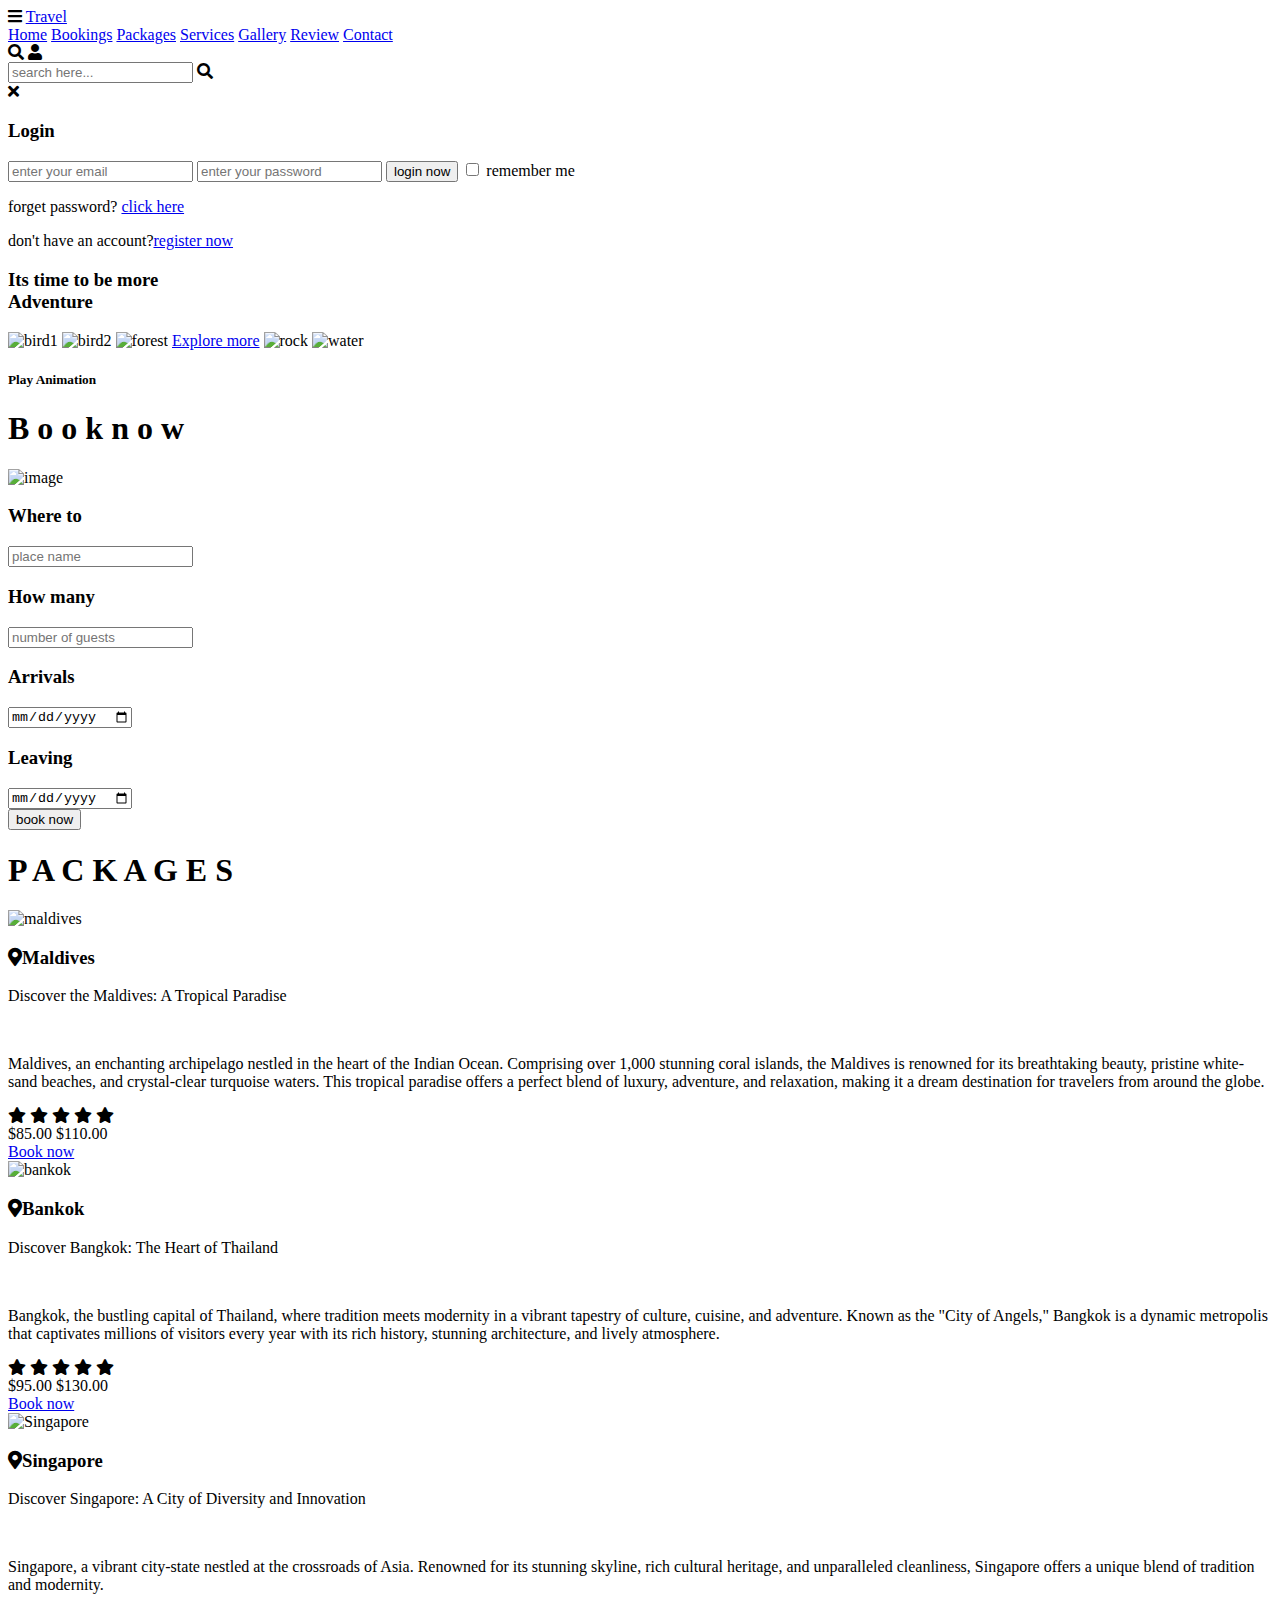
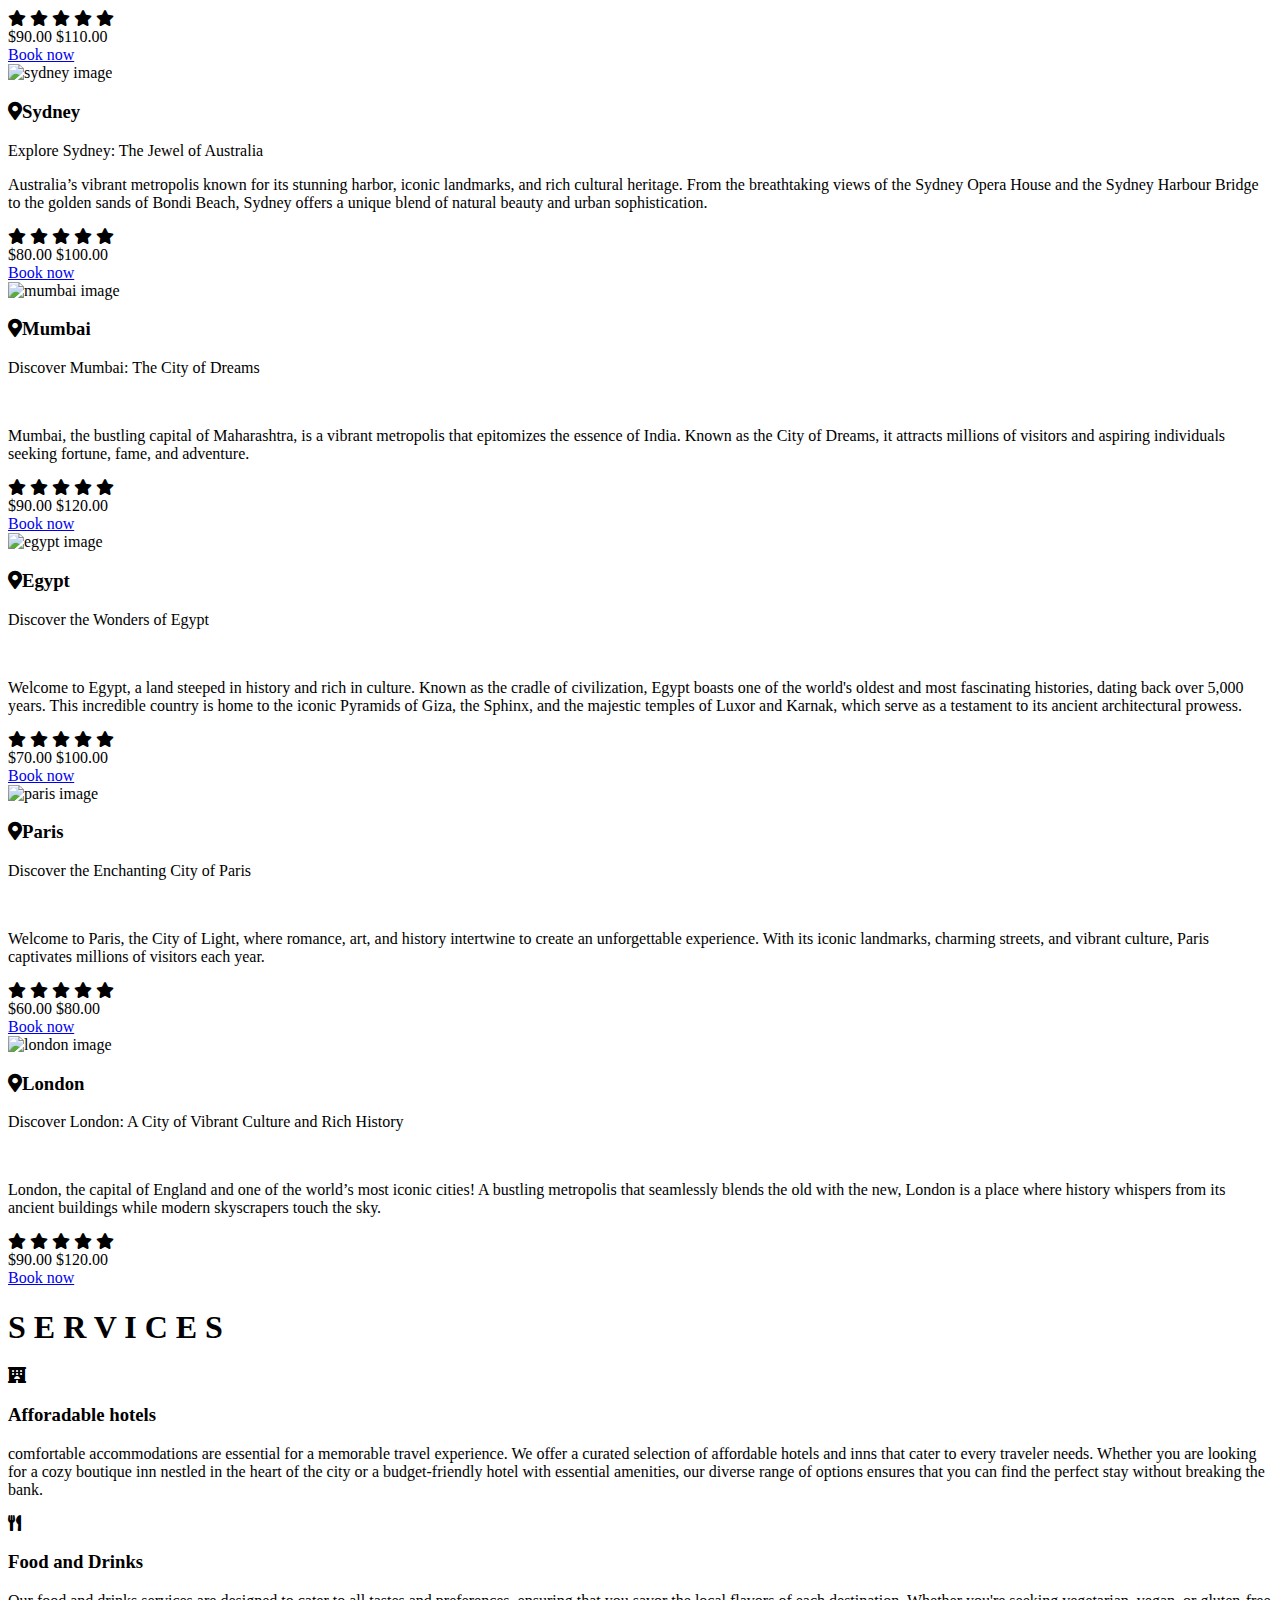
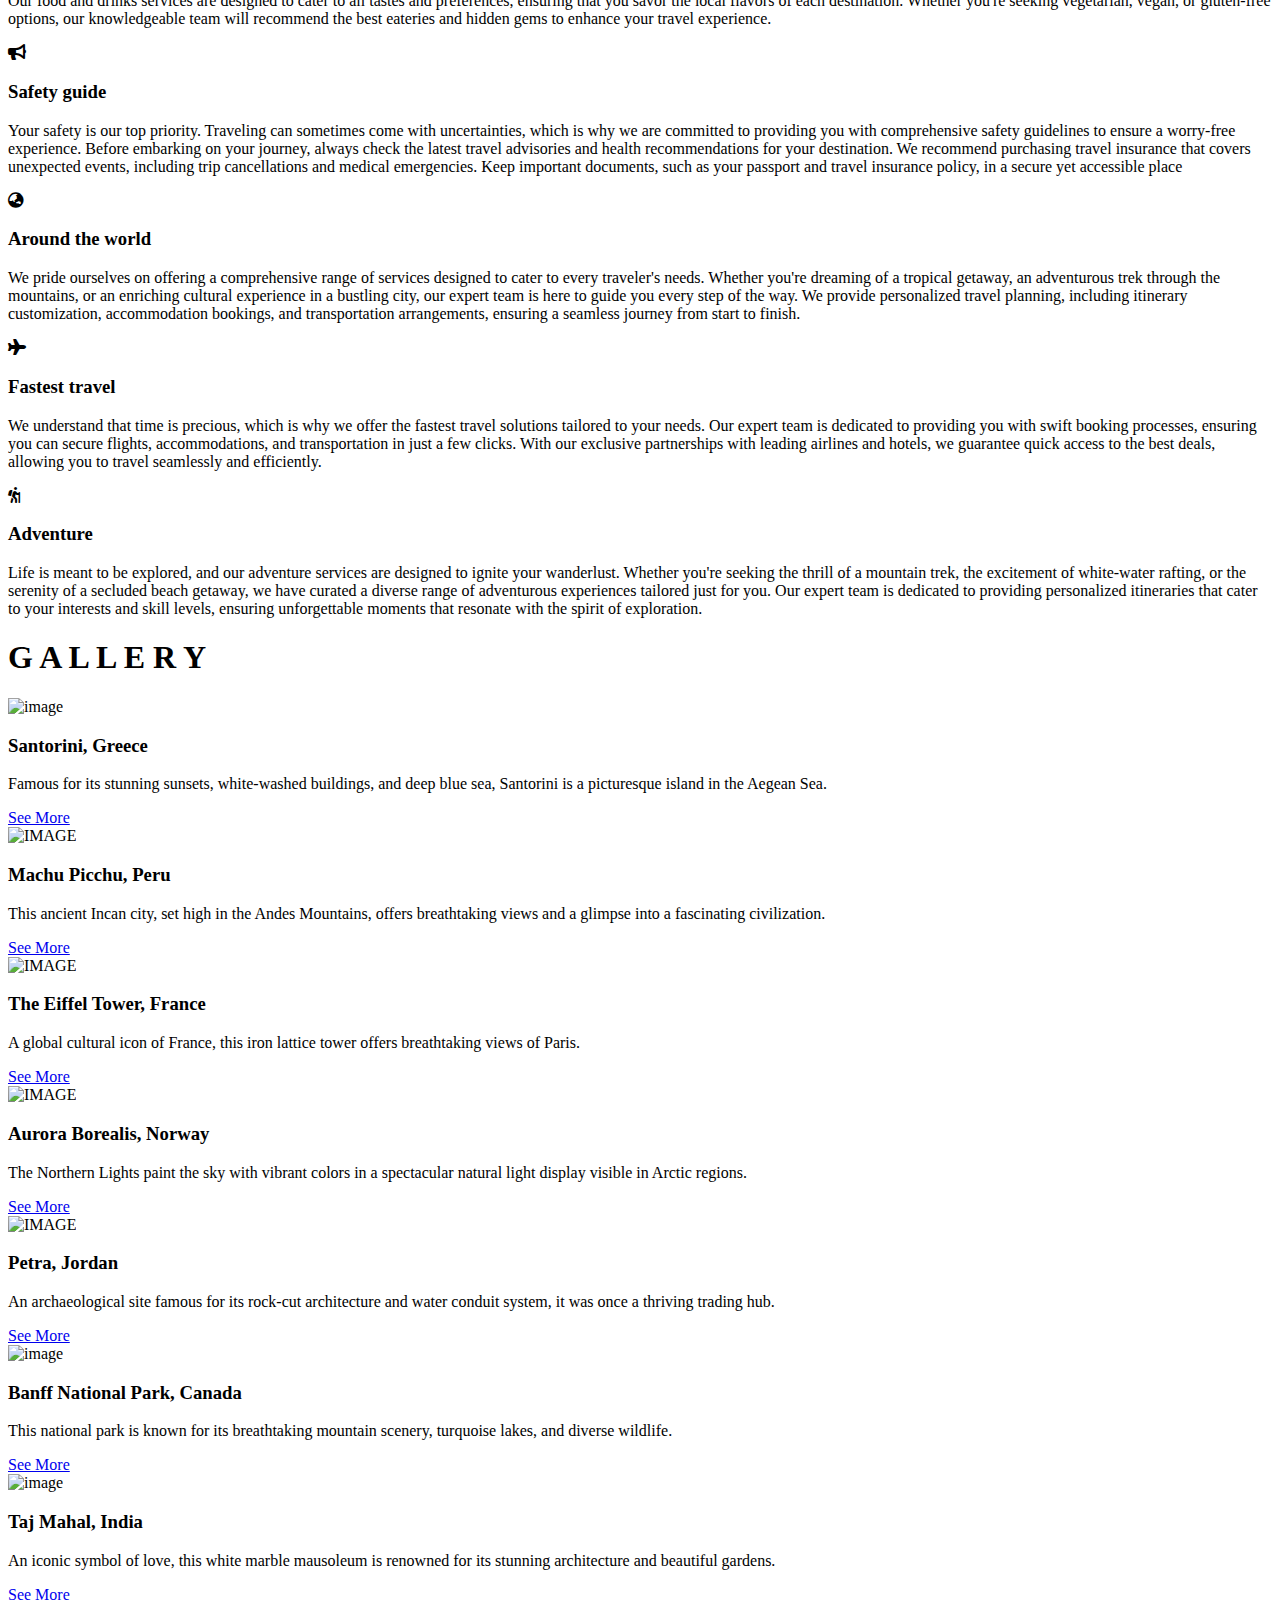
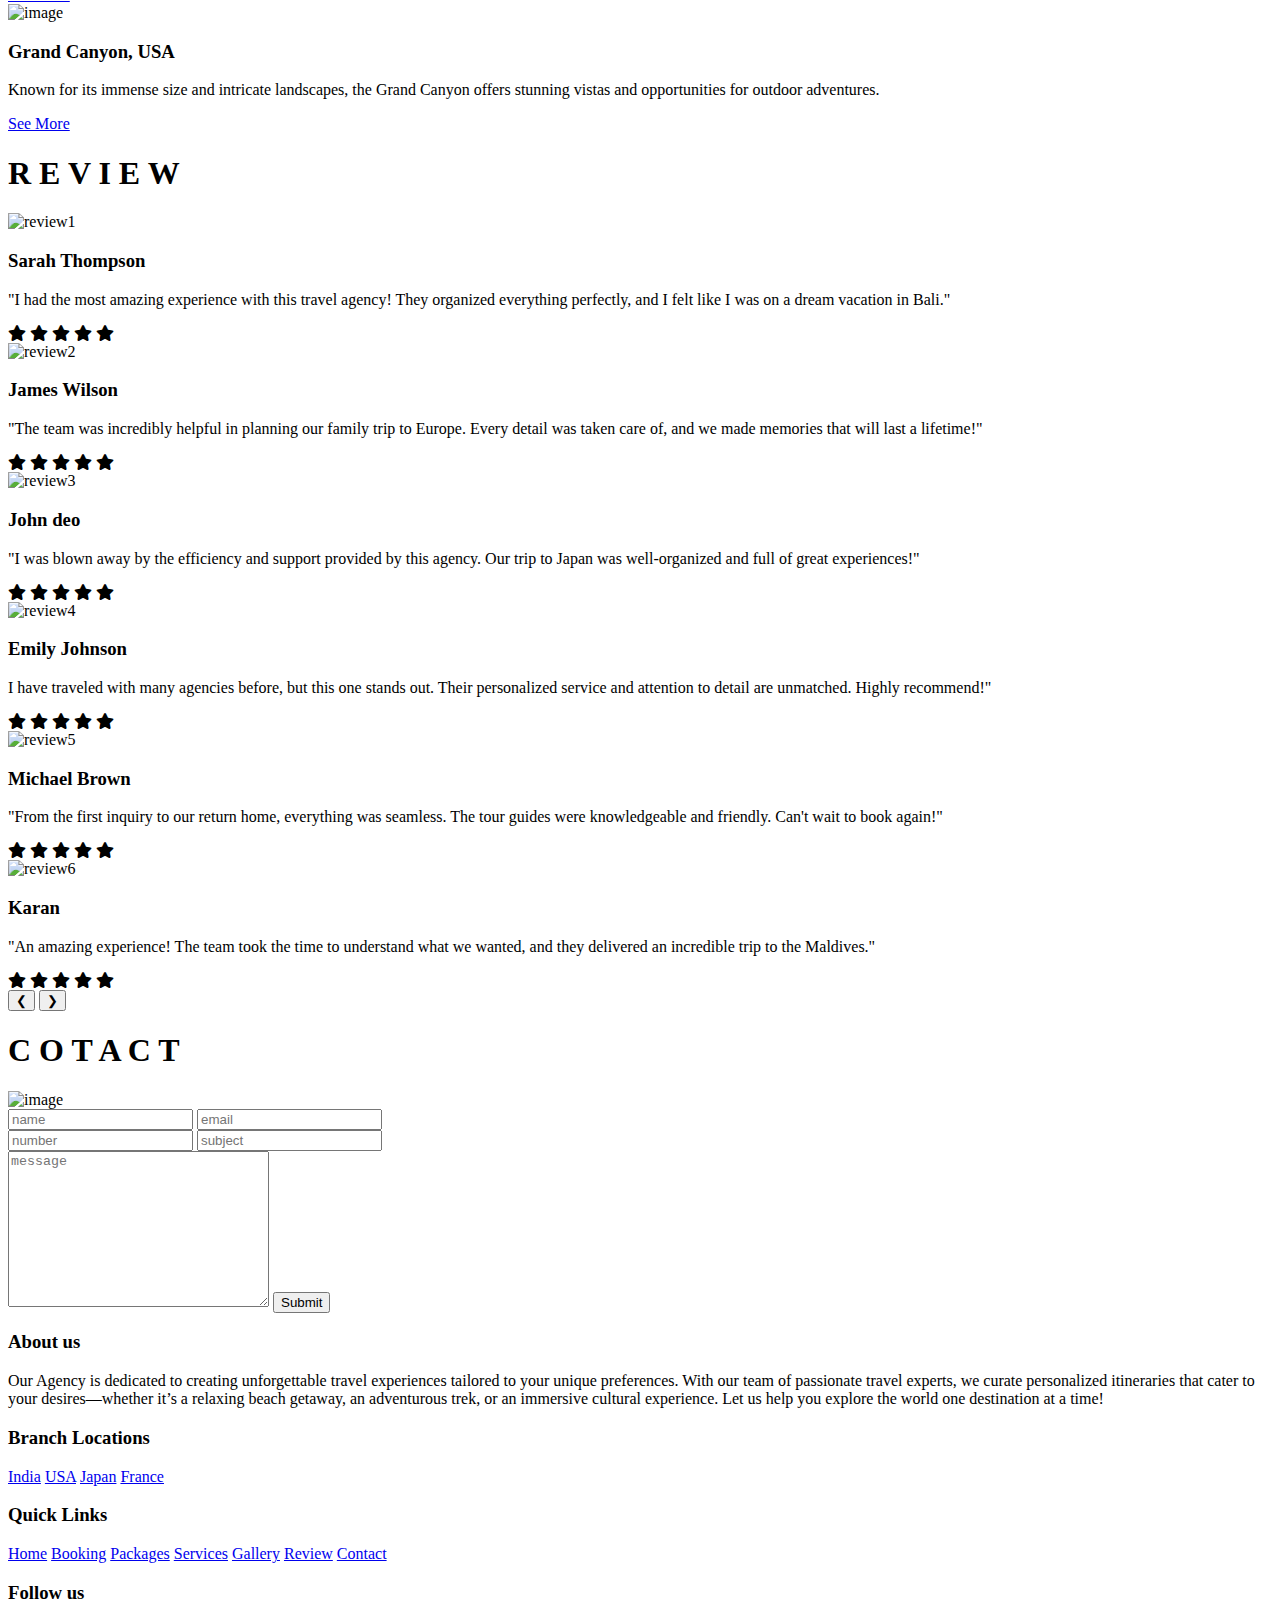
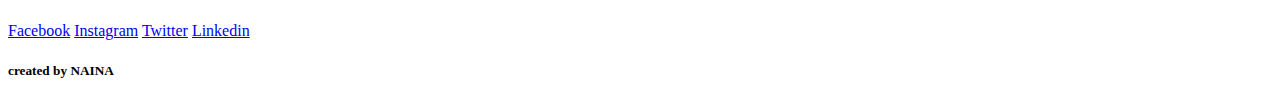
==== index.html @ 187d7555 "Update index.html" ====
<!DOCTYPE html>
<html lang="en">

<head>
    <meta charset="UTF-8">
    <meta name="viewport" content="width=device-width, initial-scale=1.0">
    <title>Tour and Travel Agency</title>
    <link rel="stylesheet" href="index.css">
    <link rel="stylesheet" href="https://cdnjs.cloudflare.com/ajax/libs/font-awesome/5.15.3/css/all.min.css">
</head>

<body>
    <header>
        <div id="menu-bar" class="fas fa-bars"></div>
        <a href="index.html" class="logo"><span>T</span>ravel</a>
        <nav class="navbar">
            <a href="#home">Home</a>
            <a href="#book">Bookings</a>
            <a href="#packages">Packages</a>
            <a href="#services">Services</a>
            <a href="#gallery">Gallery</a>
            <a href="#review">Review</a>
            <a href="#contact">Contact</a>
        </nav>
        <div class="icons">
            <i class="fas fa-search" id="search-btn"></i>
            <i class="fas fa-user" id="login-btn"></i>
        </div>
        <form action="" class="search-bar-container">
            <input type="search" id="search-bar" placeholder="search here...">
            <label for="search-bar" class="fas fa-search"></label>
        </form>
    </header>

    <div class="login-form-container">
        <i class="fas fa-times" id="form-close"></i>
        <form>
            <h3>Login</h3>
            <input type="email" class="box" placeholder="enter your email">
            <input type="password" class="box" placeholder="enter your password">
            <input type="submit" value="login now" class="btn">
            <input type="checkbox" id="remember">
            <label for="remember">remember me</label>
            <p>forget password? <a href="#">click here</a></p>
            <p>don't have an account?<a href="#">register now</a></p>
        </form>
    </div>

    <section class="home" id="home">
        <div class="content">
            <h3 id = "text">Its time to be more <br> <span> Adventure</span></h3>
            <img src="./images/bird2.png" alt="bird1" id = "bird1">
            <img src="./images/bird2.png" alt="bird2" id = "bird2">
            <img src="./images/forest.png" alt="forest" id = "forest">
            <a href="#" id="btn1">Explore more</a>
            <img src="./images/rocks.png" alt="rock" id ="rock">
            <img src="./images/water (2).png" alt="water" id = "water">
        </div>
        <div id="cursor">
            <h5>Play Animation</h5>
          </div>
    </section>
    <section class="book" id="book">
        <h1 class="heading">
            <span>B</span>
            <span>o</span>
            <span>o</span>
            <span>k</span>
            <span class="space"></span>
            <span>n</span>
            <span>o</span>
            <span>w</span>
        </h1>
        <div class="row">
            <div class="image">
                <img src="./images/image.gif" alt="image">
            </div>

            <form action="">
                <div class="inputBox">
                    <h3>Where to</h3>
                    <input type="text" placeholder="place name">
                </div>
                <div class="inputBox">
                    <h3>How many</h3>
                    <input type="number" placeholder="number of guests">
                </div>
                <div class="inputBox">
                    <h3>Arrivals</h3>
                    <input type="date">
                </div>
                <div class="inputBox">
                    <h3>Leaving</h3>
                    <input type="date">
                </div>
                <input type="submit" class="btn" value="book now">
            </form>
        </div>
    </section>

    <section class="packages" id="packages">
        <h1 class="heading">
            <span>P</span>
            <span>A</span>
            <span>C</span>
            <span>K</span>
            <span>A</span>
            <span>G</span>
            <span>E</span>
            <span>S</span>
        </h1>

        <div class="box-container">
            <div class="box">
                <img src="images/maldives.jpg" alt="maldives">
                <div class="content">
                    <h3><i class="fas fa-map-marker-alt">Maldives</i></h3>
                    <p>Discover the Maldives: A Tropical Paradise</p>
                    <br>
                    <p> Maldives, an enchanting archipelago nestled in the heart of the Indian Ocean. Comprising over 1,000 stunning coral islands, the Maldives is renowned for its breathtaking beauty, pristine white-sand beaches, and crystal-clear turquoise waters. This tropical paradise offers a perfect blend of luxury, adventure, and relaxation, making it a dream destination for travelers from around the globe.</p>
                    <div class="stars">
                        <i class="fas fa-star"></i>
                        <i class="fas fa-star"></i>
                        <i class="fas fa-star"></i>
                        <i class="fas fa-star"></i>
                        <i class="fas fa-star"></i>
                    </div>
                    <div class="price"> $85.00 <span>$110.00</span></div>
                    <a href="#" class="btn"> Book now</a>
                </div>
            </div>

            <div class="box">
                <img src="./images/bankok.jpg" alt="bankok">
                <div class="content">
                    <h3><i class="fas fa-map-marker-alt"></i>Bankok</h3>
                    <p>Discover Bangkok: The Heart of Thailand</p>
                    <br>
                    <p>Bangkok, the bustling capital of Thailand, where tradition meets modernity in a vibrant tapestry of culture, cuisine, and adventure. Known as the "City of Angels," Bangkok is a dynamic metropolis that captivates millions of visitors every year with its rich history, stunning architecture, and lively atmosphere.</p>
                    <div class="stars">
                        <i class="fas fa-star"></i>
                        <i class="fas fa-star"></i>
                        <i class="fas fa-star"></i>
                        <i class="fas fa-star"></i>
                        <i class="fas fa-star"></i>
                    </div>
                    <div class="price"> $95.00 <span>$130.00</span></div>
                    <a href="#" class="btn"> Book now</a>
                </div>
            </div>
            <div class="box">
                <img src="./images/Singapore.jpg" alt="Singapore">
                <div class="content">
                    <h3><i class="fas fa-map-marker-alt">Singapore</i></h3>
                    <p> Discover Singapore: A City of Diversity and Innovation</p>
                    <br>
                    <p>Singapore, a vibrant city-state nestled at the crossroads of Asia. Renowned for its stunning skyline, rich cultural heritage, and unparalleled cleanliness, Singapore offers a unique blend of tradition and modernity.</p>
                    <div class="stars">
                        <i class="fas fa-star"></i>
                        <i class="fas fa-star"></i>
                        <i class="fas fa-star"></i>
                        <i class="fas fa-star"></i>
                        <i class="fas fa-star"></i>
                    </div>
                    <div class="price"> $90.00 <span>$110.00</span></div>
                    <a href="#" class="btn"> Book now</a>
                </div>
            </div>
            <div class="box">
                <img src="./images/sydney.jpg" alt="sydney image">
                <div class="content">
                    <h3><i class="fas fa-map-marker-alt"></i>Sydney</h3>
                    <p> Explore Sydney: The Jewel of Australia</p>
                    <p> Australia’s vibrant metropolis known for its stunning harbor, iconic landmarks, and rich cultural heritage. From the breathtaking views of the Sydney Opera House and the Sydney Harbour Bridge to the golden sands of Bondi Beach, Sydney offers a unique blend of natural beauty and urban sophistication.</p>
                    <div class="stars">
                        <i class="fas fa-star"></i>
                        <i class="fas fa-star"></i>
                        <i class="fas fa-star"></i>
                        <i class="fas fa-star"></i>
                        <i class="fas fa-star"></i>
                    </div>
                    <div class="price"> $80.00 <span>$100.00</span></div>
                    <a href="#" class="btn"> Book now</a>
                </div>
            </div>
            <div class="box">
                <img src="./images/Mumbai.jpg" alt="mumbai image">
                <div class="content">
                    <h3><i class="fas fa-map-marker-alt"></i>Mumbai</h3>
                    <p> Discover Mumbai: The City of Dreams</p>
                    <br>
                    <p> Mumbai, the bustling capital of Maharashtra, is a vibrant metropolis that epitomizes the essence of India. Known as the City of Dreams, it attracts millions of visitors and aspiring individuals seeking fortune, fame, and adventure.</p>
                    <div class="stars">
                        <i class="fas fa-star"></i>
                        <i class="fas fa-star"></i>
                        <i class="fas fa-star"></i>
                        <i class="fas fa-star"></i>
                        <i class="fas fa-star"></i>
                    </div>
                    <div class="price"> $90.00 <span>$120.00</span></div>
                    <a href="#" class="btn"> Book now</a>
                </div>
            </div>
            <div class="box">
                <img src="./images/Egypt.jpg" alt="egypt image">
                <div class="content">
                    <h3><i class="fas fa-map-marker-alt"></i>Egypt</h3>
                    <p>Discover the Wonders of Egypt</p>
                    <br>
                    <p>Welcome to Egypt, a land steeped in history and rich in culture. Known as the cradle of civilization, Egypt boasts one of the world's oldest and most fascinating histories, dating back over 5,000 years. This incredible country is home to the iconic Pyramids of Giza, the Sphinx, and the majestic temples of Luxor and Karnak, which serve as a testament to its ancient architectural prowess.</p>
                    <div class="stars">
                        <i class="fas fa-star"></i>
                        <i class="fas fa-star"></i>
                        <i class="fas fa-star"></i>
                        <i class="fas fa-star"></i>
                        <i class="fas fa-star"></i>
                    </div>
                    <div class="price"> $70.00 <span>$100.00</span></div>
                    <a href="#" class="btn"> Book now</a>
                </div>
            </div>
            <div class="box">
                <img src="./images/paris.jpg" alt="paris image">
                <div class="content">
                    <h3><i class="fas fa-map-marker-alt"></i>Paris</h3>
                    <p> Discover the Enchanting City of Paris</p>
                    <br>
                    <p>Welcome to Paris, the City of Light, where romance, art, and history intertwine to create an unforgettable experience. With its iconic landmarks, charming streets, and vibrant culture, Paris captivates millions of visitors each year.</p>
                    <div class="stars">
                        <i class="fas fa-star"></i>
                        <i class="fas fa-star"></i>
                        <i class="fas fa-star"></i>
                        <i class="fas fa-star"></i>
                        <i class="fas fa-star"></i>
                    </div>
                    <div class="price"> $60.00 <span>$80.00</span></div>
                    <a href="#" class="btn"> Book now</a>
                </div>
            </div>
            <div class="box">
                <img src="./images/London.jpg" alt="london image">
                <div class="content">
                    <h3><i class="fas fa-map-marker-alt"></i>London</h3>
                    <p>Discover London: A City of Vibrant Culture and Rich History</p>
                    <br>
                    <p>London, the capital of England and one of the world’s most iconic cities! A bustling metropolis that seamlessly blends the old with the new, London is a place where history whispers from its ancient buildings while modern skyscrapers touch the sky.</p>
                    <div class="stars">
                        <i class="fas fa-star"></i>
                        <i class="fas fa-star"></i>
                        <i class="fas fa-star"></i>
                        <i class="fas fa-star"></i>
                        <i class="fas fa-star"></i>
                    </div>
                    <div class="price"> $90.00 <span>$120.00</span></div>
                    <a href="#" class="btn"> Book now</a>
                </div>
            </div>

        </div>
    </section>

   <section class="services" id = "services">
    
    <h1 class="heading">
        <span>S</span>
        <span>E</span>
        <span>R</span>
        <span>V</span>
        <span>I</span>
        <span>C</span>
        <span>E</span>
        <span>S</span>
    </h1>

    <div class="box-container">
        <div class="box">
            <i class="fas fa-hotel"></i>
            <h3> Afforadable hotels</h3>
            <p> comfortable accommodations are essential for a memorable travel experience. We offer a curated selection of affordable hotels and inns that cater to every traveler needs. Whether you are looking for a cozy boutique inn nestled in the heart of the city or a budget-friendly hotel with essential amenities, our diverse range of options ensures that you can find the perfect stay without breaking the bank.</p>
        </div>
        <div class="box">
            <i class="fas fa-utensils"></i>
            <h3>Food and Drinks</h3>
            <p> Our food and drinks services are designed to cater to all tastes and preferences, ensuring that you savor the local flavors of each destination. Whether you're seeking vegetarian, vegan, or gluten-free options, our knowledgeable team will recommend the best eateries and hidden gems to enhance your travel experience. </p>
        </div>
        <div class="box">
            <i class="fas fa-bullhorn"></i>
            <h3>Safety guide</h3>
            <p>Your safety is our top priority. Traveling can sometimes come with uncertainties, which is why we are committed to providing you with comprehensive safety guidelines to ensure a worry-free experience. Before embarking on your journey, always check the latest travel advisories and health recommendations for your destination. We recommend purchasing travel insurance that covers unexpected events, including trip cancellations and medical emergencies. Keep important documents, such as your passport and travel insurance policy, in a secure yet accessible place</p>
        </div>
        <div class="box">
            <i class="fas fa-globe-asia"></i>
            <h3>Around the world</h3>
            <p> We pride ourselves on offering a comprehensive range of services designed to cater to every traveler's needs. Whether you're dreaming of a tropical getaway, an adventurous trek through the mountains, or an enriching cultural experience in a bustling city, our expert team is here to guide you every step of the way. We provide personalized travel planning, including itinerary customization, accommodation bookings, and transportation arrangements, ensuring a seamless journey from start to finish.</p>
        </div>
        <div class="box">
            <i class="fas fa-plane"></i>
            <h3>Fastest travel</h3>
            <p> We understand that time is precious, which is why we offer the fastest travel solutions tailored to your needs. Our expert team is dedicated to providing you with swift booking processes, ensuring you can secure flights, accommodations, and transportation in just a few clicks. With our exclusive partnerships with leading airlines and hotels, we guarantee quick access to the best deals, allowing you to travel seamlessly and efficiently.</p>
        </div>
        <div class="box">
            <i class="fas fa-hiking"></i>
            <h3>Adventure</h3>
            <p>Life is meant to be explored, and our adventure services are designed to ignite your wanderlust. Whether you're seeking the thrill of a mountain trek, the excitement of white-water rafting, or the serenity of a secluded beach getaway, we have curated a diverse range of adventurous experiences tailored just for you. Our expert team is dedicated to providing personalized itineraries that cater to your interests and skill levels, ensuring unforgettable moments that resonate with the spirit of exploration.</p>
        </div>
    </div>
   </section>
   <section class="gallery" id = "gallery">
    <h1 class="heading">
        <span>G</span>
        <span>A</span>
        <span>L</span>
        <span>L</span>
        <span>E</span>
        <span>R</span>
        <span>Y</span>
    </h1>
    <div class="box-container">
        <div class="box">
            <img src="./images/santorini.jpg" alt="image">
            <div class="content">
                <h3>Santorini, Greece</h3>
                <p> Famous for its stunning sunsets, white-washed buildings, and deep blue sea, Santorini is a picturesque island in the Aegean Sea.</p>
                <a href="#" class="btn">See More</a>
            </div>
        </div>
        <div class="box">
            <img src="./images/Machu Picchu.jpg" alt="IMAGE">
            <div class="content">
                <h3>Machu Picchu, Peru</h3>
                <p> This ancient Incan city, set high in the Andes Mountains, offers breathtaking views and a glimpse into a fascinating civilization.</p>
                <a href="#" class="btn">See More</a>
            </div>
        </div>
        <div class="box">
            <img src="./images/Eiffel Tower.jpg" alt="IMAGE">
            <div class="content">
                <h3>The Eiffel Tower, France</h3>
                <p>  A global cultural icon of France, this iron lattice tower offers breathtaking views of Paris.
                </p>
                <a href="#" class="btn">See More</a>
            </div>
        </div>
        <div class="box">
            <img src="./images/Aurora Borealis.jpg" alt="IMAGE">
            <div class="content">
                <h3>Aurora Borealis, Norway
                </h3>
                <p>  The Northern Lights paint the sky with vibrant colors in a spectacular natural light display visible in Arctic regions.</p>
                <a href="#" class="btn">See More</a>
            </div>
        </div>
        <div class="box">
            <img src="./images/Petra.jpg" alt="IMAGE">
            <div class="content">
                <h3> Petra, Jordan</h3>
                <p>An archaeological site famous for its rock-cut architecture and water conduit system, it was once a thriving trading hub.</p>
                <a href="#" class="btn">See More</a>
            </div>
        </div>
        <div class="box">
            <img src="./images/Banff National Park.jpg" alt="image">
            <div class="content">
                <h3>Banff National Park, Canada</h3>
                <p> This national park is known for its breathtaking mountain scenery, turquoise lakes, and diverse wildlife.</p>
                <a href="#" class="btn">See More</a>
            </div>
        </div>
        <div class="box">
            <img src="./images/Taj Mahal.jpg" alt="image">
            <div class="content">
                <h3>Taj Mahal, India</h3>
                <p> An iconic symbol of love, this white marble mausoleum is renowned for its stunning architecture and beautiful gardens.</p>
                <a href="#" class="btn">See More</a>
            </div>
        </div>
        <div class="box">
            <img src="./images/Grand Canyon.jpg" alt="image">
            <div class="content">
                <h3>Grand Canyon, USA
                </h3>
                <p>Known for its immense size and intricate landscapes, the Grand Canyon offers stunning vistas and opportunities for outdoor adventures.
                </p>
                <a href="#" class="btn">See More</a>
            </div>
        </div>
    </div>
   </section> 
   <section class="review" id = "review">
    <h1 class="heading">
        <span>R</span>
        <span>E</span>
        <span>V</span>
        <span>I</span>
        <span>E</span>
        <span>W</span>
    </h1>
    <div class="review-slider">
        <div class="content">
            <div class="slider expanded">
                <div class="box">
                    <img src="images/review2.jpg" alt="review1" class="reviewer">
                    <h3>Sarah Thompson</h3>
                    <p>"I had the most amazing experience with this travel agency! They organized everything perfectly, and I felt like I was on a dream vacation in Bali."</p>
                    <div class="stars">
                        <i class="fas fa-star"></i>
                        <i class="fas fa-star"></i>
                        <i class="fas fa-star"></i>
                        <i class="fas fa-star"></i>
                        <i class="fas fa-star"></i>
                    </div>
                </div>
            </div>
            <div class="slider">
                <div class="box">
                    <img src="images/review3.jpg" alt="review2" class="reviewer">
                    <h3> James Wilson</h3>
                    <p>"The team was incredibly helpful in planning our family trip to Europe. Every detail was taken care of, and we made memories that will last a lifetime!"</p>
                    <div class="stars">
                        <i class="fas fa-star"></i>
                        <i class="fas fa-star"></i>
                        <i class="fas fa-star"></i>
                        <i class="fas fa-star"></i>
                        <i class="fas fa-star"></i>
                    </div>
                </div>
            </div>
            <div class="slider">
                <div class="box">
                    <img src="./images/review1.jpg" alt="review3" class="reviewer">
                    <h3>John deo</h3>
                    <p>"I was blown away by the efficiency and support provided by this agency. Our trip to Japan was well-organized and full of great experiences!"</p>
                    <div class="stars">
                        <i class="fas fa-star"></i>
                        <i class="fas fa-star"></i>
                        <i class="fas fa-star"></i>
                        <i class="fas fa-star"></i>
                        <i class="fas fa-star"></i>
                    </div>
                </div>
            </div>
            <div class="slider">
                <div class="box">
                    <img src="./images/review 1.jpg" alt="review4" class="reviewer" >
                    <h3>Emily Johnson</h3>
                    <p>I have traveled with many agencies before, but this one stands out. Their personalized service and attention to detail are unmatched. Highly recommend!"</p>
                    <div class="stars">
                        <i class="fas fa-star"></i>
                        <i class="fas fa-star"></i>
                        <i class="fas fa-star"></i>
                        <i class="fas fa-star"></i>
                        <i class="fas fa-star"></i>
                    </div>
                </div>
            </div>
            <div class="slider">
            <div class="box">
                <img src="./images/review4.jpg" alt="review5" class="reviewer">
                <h3>Michael Brown </h3>
                <p>"From the first inquiry to our return home, everything was seamless. The tour guides were knowledgeable and friendly. Can't wait to book again!"</p>
                <div class="stars">
                    <i class="fas fa-star"></i>
                    <i class="fas fa-star"></i>
                    <i class="fas fa-star"></i>
                    <i class="fas fa-star"></i>
                    <i class="fas fa-star"></i>
                </div>
            </div>
        </div>
        <div class="slider">
                <div class="box">
                    <img src="./images/review5.jpg" alt="review6" class="reviewer">
                    <h3> Karan </h3>
                    <p>"An amazing experience! The team took the time to understand what we wanted, and they delivered an incredible trip to the Maldives."</p>
                    <div class="stars">
                        <i class="fas fa-star"></i>
                        <i class="fas fa-star"></i>
                        <i class="fas fa-star"></i>
                        <i class="fas fa-star"></i>
                        <i class="fas fa-star"></i>
                    </div>
                </div>
            </div>
        </div>
        <button class="prev" onclick="moveSlide(-1)">&#10094;</button>
        <button class="next" onclick="moveSlide(1)">&#10095;</button>
    </div>
   </section>
   <section class="contact">
    <h1 class="heading">
        <span>C</span>
        <span>O</span>
        <span>T</span>
        <span>A</span>
        <span>C</span>
        <span>T</span>
    </h1>

    <div class="row">
        <div class="image">
            <img src="./images/contact.jpg" alt="image">
        </div>
        <form>
            <div class="inputBox">
                <input type="text" placeholder="name">
                <input type="email" placeholder="email">
            </div>
            <div class="inputBox">
                <input type="number" placeholder="number">
                <input type="text"  placeholder="subject">
            </div>
            <textarea placeholder="message" cols="30" rows="10"></textarea>
            <input type="submit" class="btn" id="send message">
        </form>
    </div>
   </section>
   <footer>
    <div class="box-container">
        <div class="box">
            <h3> About us</h3>
            <p> Our Agency is dedicated to creating unforgettable travel experiences tailored to your unique preferences. With our team of passionate travel experts, we curate personalized itineraries that cater to your desires—whether it’s a relaxing beach getaway, an adventurous trek, or an immersive cultural experience. Let us help you explore the world one destination at a time!</p>
        </div>
        <div class="box">
            <h3>Branch Locations</h3>
            <a href="#">India</a>
            <a href="#">USA</a>
            <a href="#">Japan</a>
            <a href="#">France</a>
        </div>
        <div class="box">
            <h3> Quick Links</h3>
            <a href="#">Home</a>
            <a href="#">Booking</a>
            <a href="#">Packages</a>
            <a href="#">Services</a>
            <a href="#">Gallery</a>
            <a href="#">Review</a>
            <a href="#">Contact</a>
        </div>
        <div class="box">
            <h3>Follow us</h3>
            <a href="#">Facebook</a>
            <a href="#">Instagram</a>
            <a href="#">Twitter</a>
            <a href="#">Linkedin</a>
        </div>
    </div>
    <h5> created by <span>NAINA</span></h5>
   </footer>
    <script src="script.js"></script>
</body>

</html>
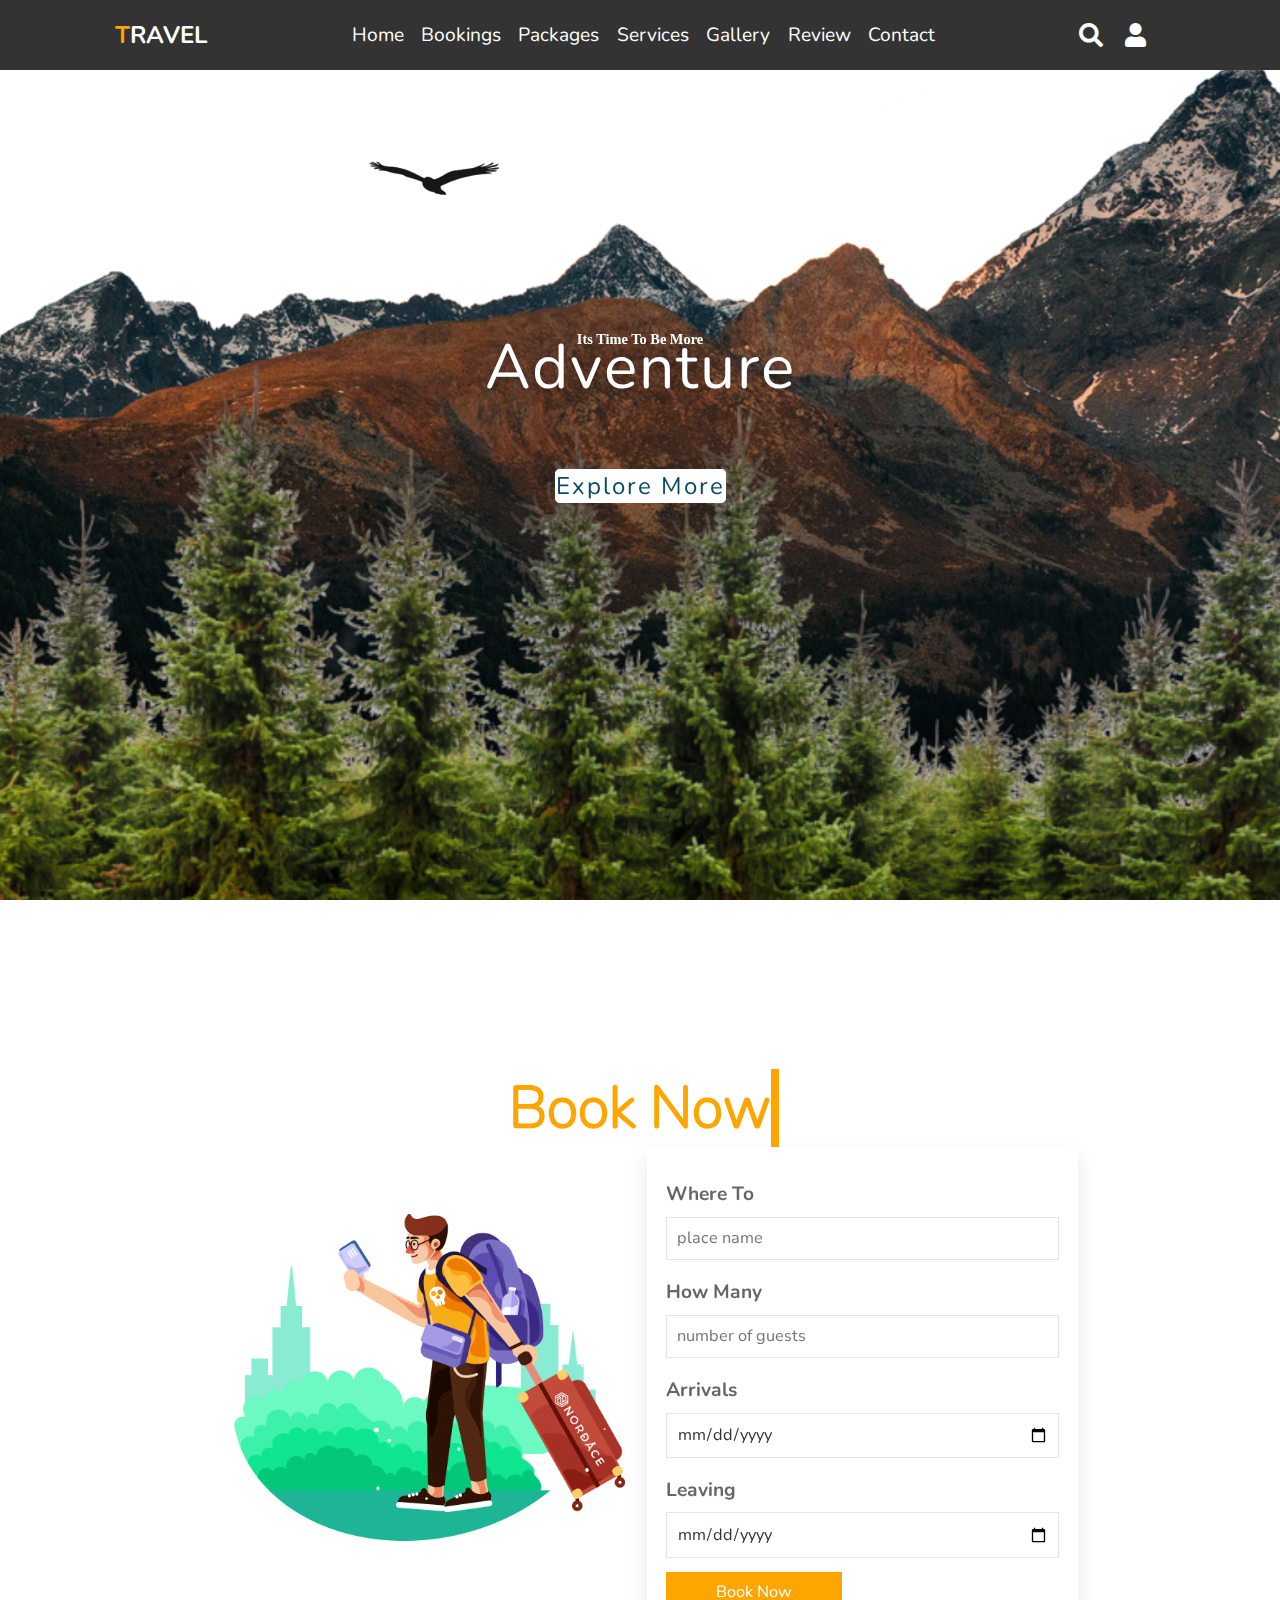
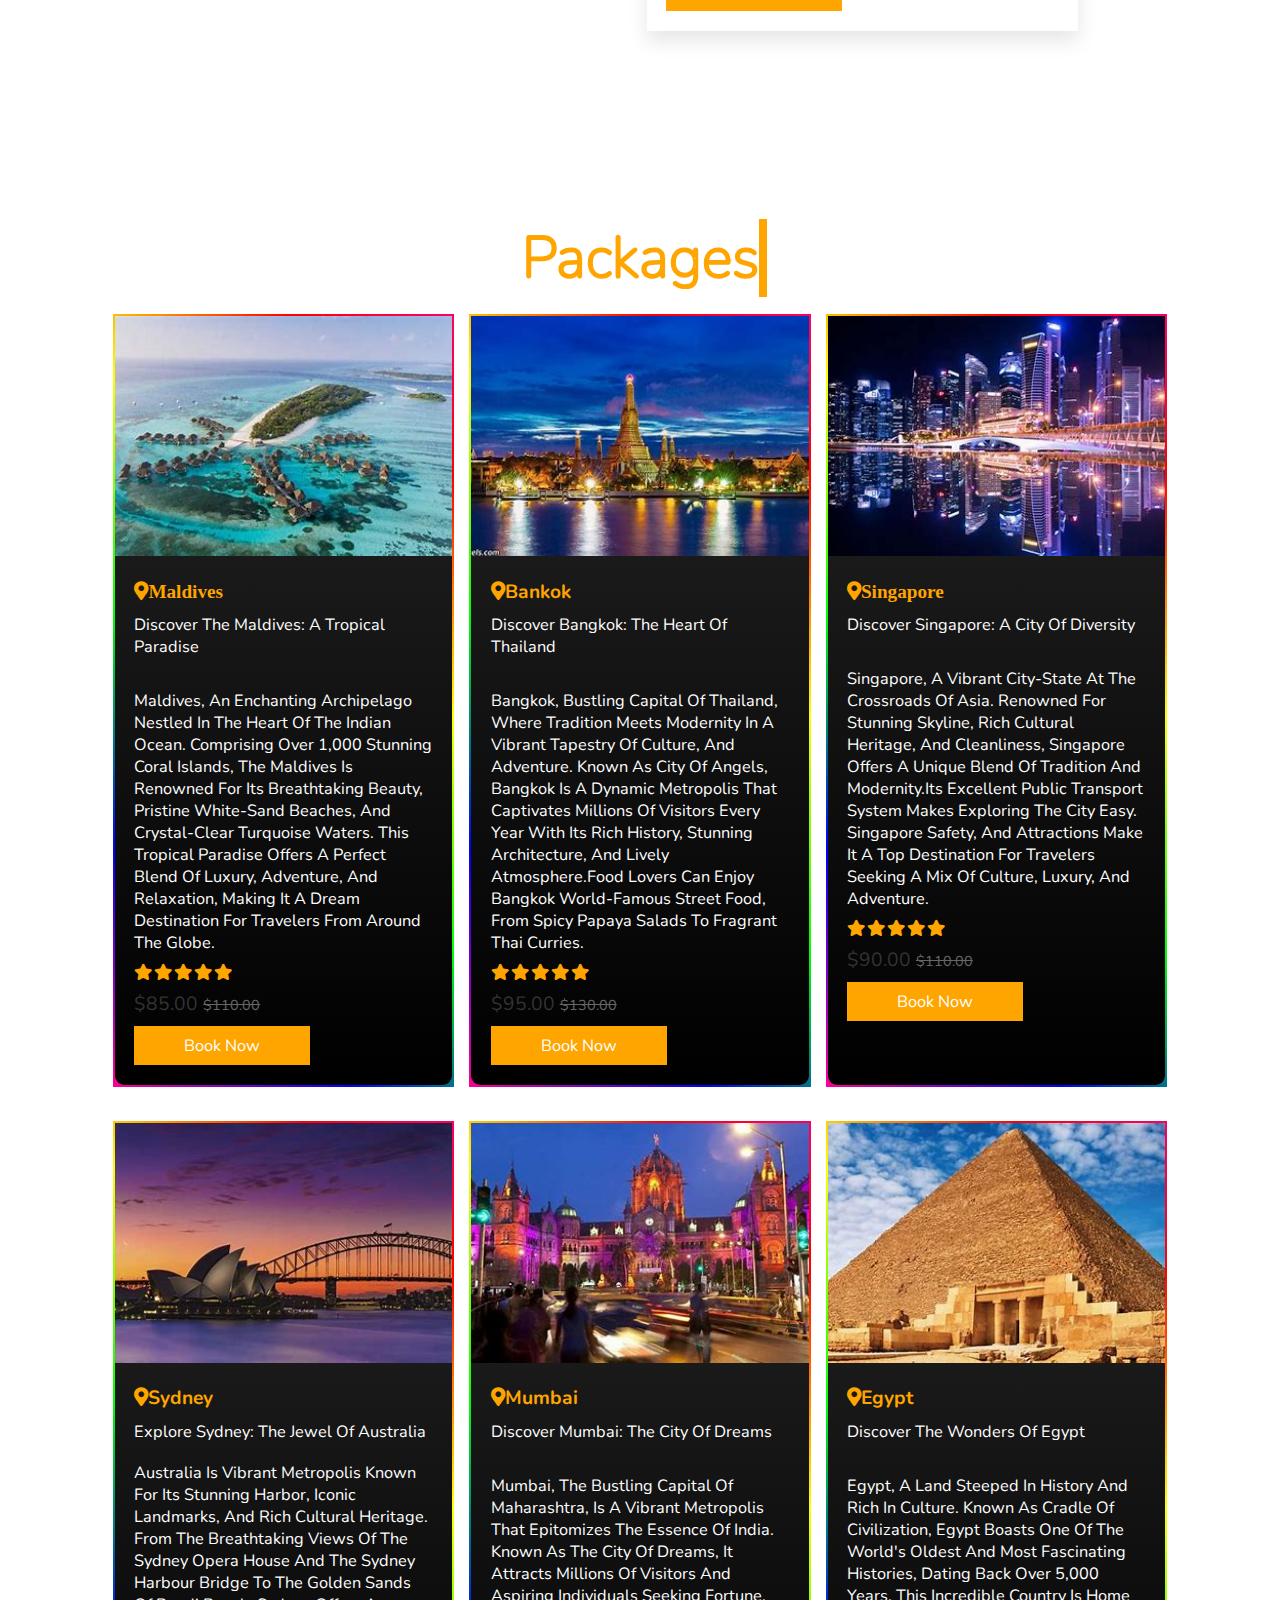
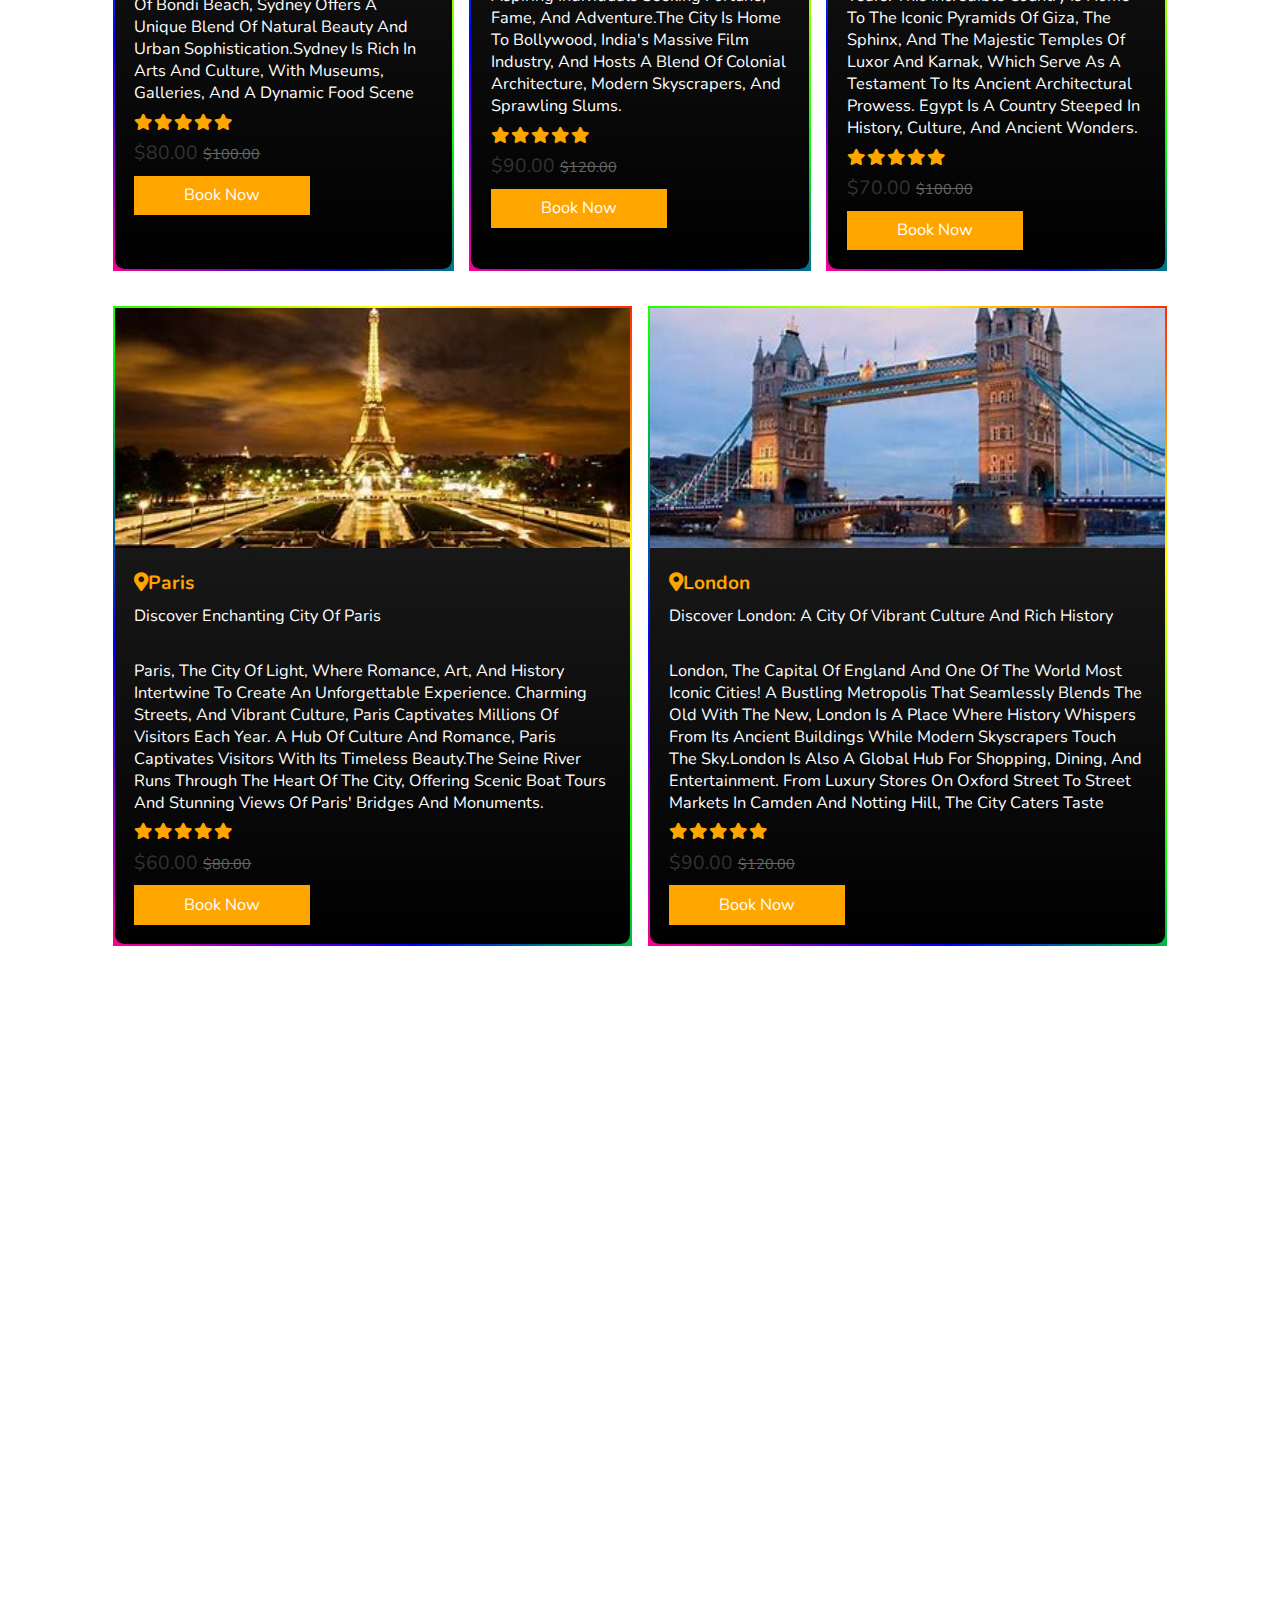
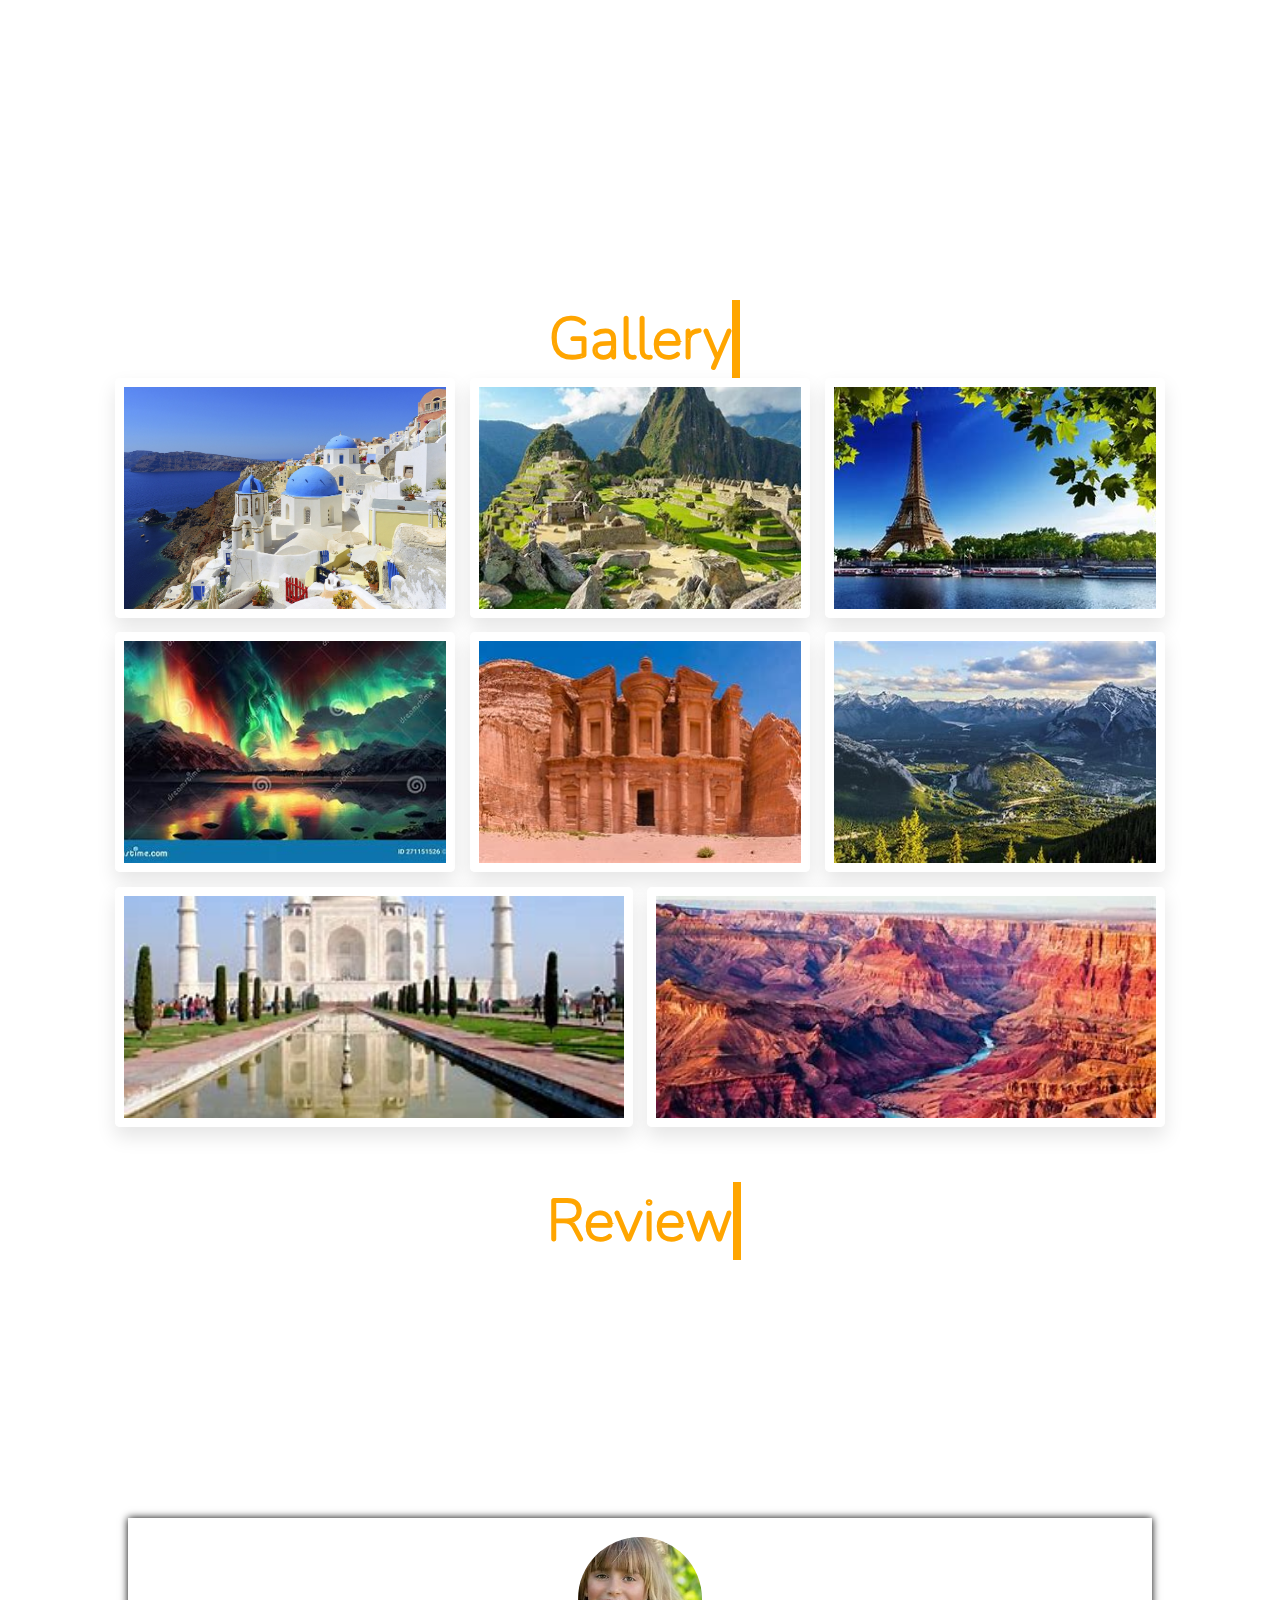
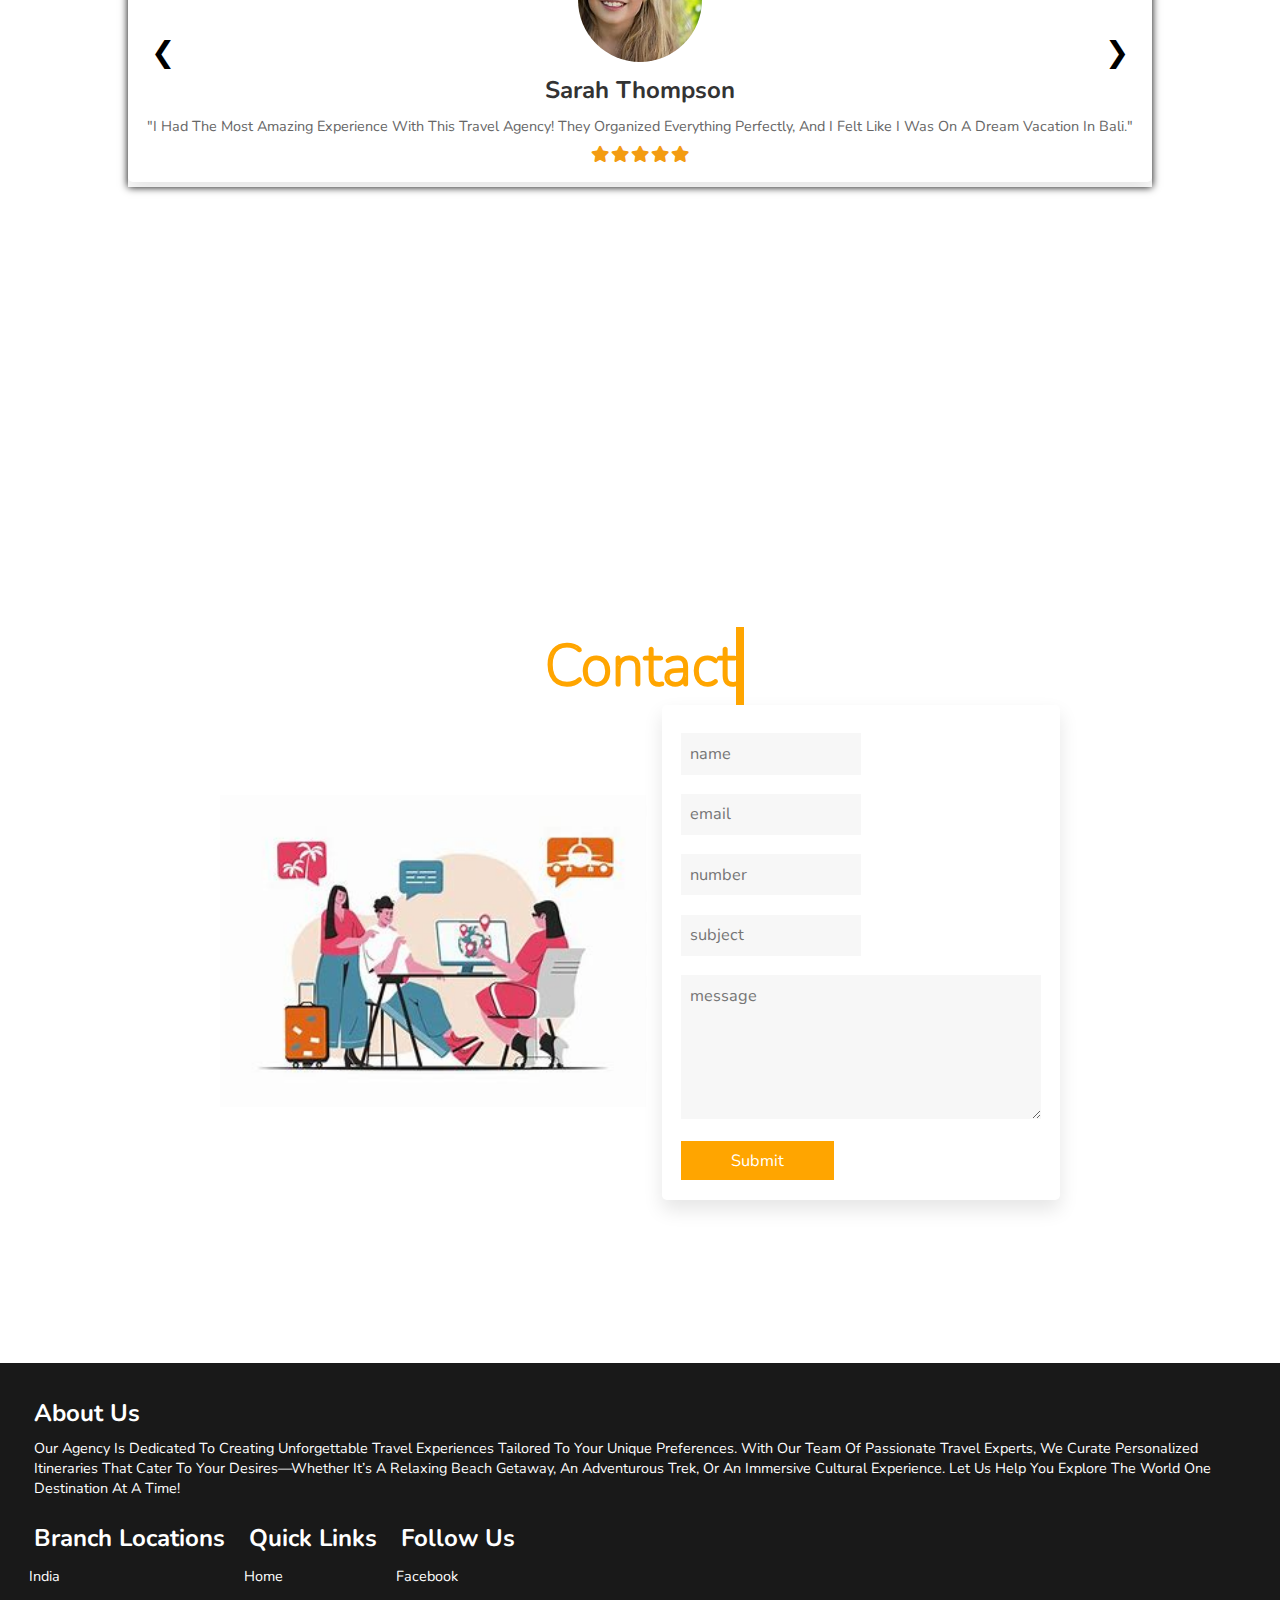
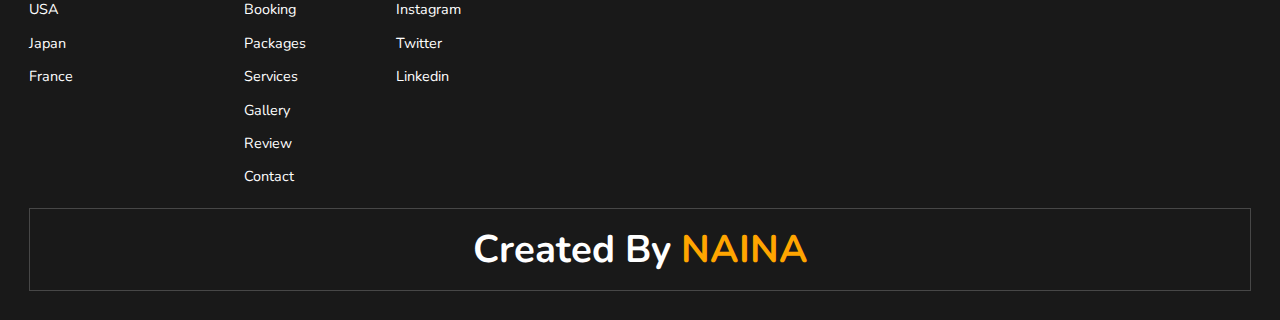
==== commit f16b6309: "Add files via upload" ====
--- a/index.html
+++ b/index.html
@@ -46,30 +46,23 @@
         </form>
     </div>
 
-    <section class="home" id="home">
+    <section class="home round" id="home">
         <div class="content">
             <h3 id = "text">Its time to be more <br> <span> Adventure</span></h3>
             <img src="./images/bird2.png" alt="bird1" id = "bird1">
             <img src="./images/bird2.png" alt="bird2" id = "bird2">
-            <img src="./images/forest.png" alt="forest" id = "forest">
+            <img src="./images/Mountain (1).png" alt="forest" id = "forest">
             <a href="#" id="btn1">Explore more</a>
-            <img src="./images/rocks.png" alt="rock" id ="rock">
-            <img src="./images/water (2).png" alt="water" id = "water">
+            <img src="./images/Trees (1).png" alt="rock" id ="rock">
+            <img src="./images/Trees (1).png" alt="water" id = "water">
         </div>
         <div id="cursor">
             <h5>Play Animation</h5>
           </div>
     </section>
-    <section class="book" id="book">
+    <section class="book round hidden" id="book">
         <h1 class="heading">
-            <span>B</span>
-            <span>o</span>
-            <span>o</span>
-            <span>k</span>
-            <span class="space"></span>
-            <span>n</span>
-            <span>o</span>
-            <span>w</span>
+            <span> Book Now</span>
         </h1>
         <div class="row">
             <div class="image">
@@ -98,16 +91,9 @@
         </div>
     </section>
 
-    <section class="packages" id="packages">
+    <section class="packages round" id="packages">
         <h1 class="heading">
-            <span>P</span>
-            <span>A</span>
-            <span>C</span>
-            <span>K</span>
-            <span>A</span>
-            <span>G</span>
-            <span>E</span>
-            <span>S</span>
+           <p> Packages</p>
         </h1>
 
         <div class="box-container">
@@ -136,7 +122,7 @@
                     <h3><i class="fas fa-map-marker-alt"></i>Bankok</h3>
                     <p>Discover Bangkok: The Heart of Thailand</p>
                     <br>
-                    <p>Bangkok, the bustling capital of Thailand, where tradition meets modernity in a vibrant tapestry of culture, cuisine, and adventure. Known as the "City of Angels," Bangkok is a dynamic metropolis that captivates millions of visitors every year with its rich history, stunning architecture, and lively atmosphere.</p>
+                    <p>Bangkok, bustling capital of Thailand, where tradition meets modernity in a vibrant tapestry of culture, and adventure. Known as City of Angels, Bangkok is a dynamic metropolis that captivates millions of visitors every year with its rich history, stunning architecture, and lively atmosphere.Food lovers can enjoy Bangkok world-famous street food, from spicy papaya salads to fragrant Thai curries.</p>
                     <div class="stars">
                         <i class="fas fa-star"></i>
                         <i class="fas fa-star"></i>
@@ -152,9 +138,10 @@
                 <img src="./images/Singapore.jpg" alt="Singapore">
                 <div class="content">
                     <h3><i class="fas fa-map-marker-alt">Singapore</i></h3>
-                    <p> Discover Singapore: A City of Diversity and Innovation</p>
-                    <br>
-                    <p>Singapore, a vibrant city-state nestled at the crossroads of Asia. Renowned for its stunning skyline, rich cultural heritage, and unparalleled cleanliness, Singapore offers a unique blend of tradition and modernity.</p>
+                    <p> Discover Singapore: A City of Diversity </p>
+                    <br>
+                    <p>Singapore, a vibrant city-state at the crossroads of Asia. Renowned for stunning skyline, rich cultural heritage, and cleanliness, Singapore offers a unique blend of tradition and modernity.Its excellent public transport system makes exploring the city easy.
+                        Singapore safety, and attractions make it a top destination for travelers seeking a mix of culture, luxury, and adventure.</p>
                     <div class="stars">
                         <i class="fas fa-star"></i>
                         <i class="fas fa-star"></i>
@@ -171,7 +158,7 @@
                 <div class="content">
                     <h3><i class="fas fa-map-marker-alt"></i>Sydney</h3>
                     <p> Explore Sydney: The Jewel of Australia</p>
-                    <p> Australia’s vibrant metropolis known for its stunning harbor, iconic landmarks, and rich cultural heritage. From the breathtaking views of the Sydney Opera House and the Sydney Harbour Bridge to the golden sands of Bondi Beach, Sydney offers a unique blend of natural beauty and urban sophistication.</p>
+                    <p> Australia is vibrant metropolis known for its stunning harbor, iconic landmarks, and rich cultural heritage. From the breathtaking views of the Sydney Opera House and the Sydney Harbour Bridge to the golden sands of Bondi Beach, Sydney offers a unique blend of natural beauty and urban sophistication.Sydney is rich in arts and culture, with museums, galleries, and a dynamic food scene </p>
                     <div class="stars">
                         <i class="fas fa-star"></i>
                         <i class="fas fa-star"></i>
@@ -189,7 +176,7 @@
                     <h3><i class="fas fa-map-marker-alt"></i>Mumbai</h3>
                     <p> Discover Mumbai: The City of Dreams</p>
                     <br>
-                    <p> Mumbai, the bustling capital of Maharashtra, is a vibrant metropolis that epitomizes the essence of India. Known as the City of Dreams, it attracts millions of visitors and aspiring individuals seeking fortune, fame, and adventure.</p>
+                    <p> Mumbai, the bustling capital of Maharashtra, is a vibrant metropolis that epitomizes the essence of India. Known as the City of Dreams, it attracts millions of visitors and aspiring individuals seeking fortune, fame, and adventure.The city is home to Bollywood, India's massive film industry, and hosts a blend of colonial architecture, modern skyscrapers, and sprawling slums.</p>
                     <div class="stars">
                         <i class="fas fa-star"></i>
                         <i class="fas fa-star"></i>
@@ -207,7 +194,7 @@
                     <h3><i class="fas fa-map-marker-alt"></i>Egypt</h3>
                     <p>Discover the Wonders of Egypt</p>
                     <br>
-                    <p>Welcome to Egypt, a land steeped in history and rich in culture. Known as the cradle of civilization, Egypt boasts one of the world's oldest and most fascinating histories, dating back over 5,000 years. This incredible country is home to the iconic Pyramids of Giza, the Sphinx, and the majestic temples of Luxor and Karnak, which serve as a testament to its ancient architectural prowess.</p>
+                    <p>Egypt, a land steeped in history and rich in culture. Known as cradle of civilization, Egypt boasts one of the world's oldest and most fascinating histories, dating back over 5,000 years. This incredible country is home to the iconic Pyramids of Giza, the Sphinx, and the majestic temples of Luxor and Karnak, which serve as a testament to its ancient architectural prowess. Egypt is a country steeped in history, culture, and ancient wonders.</p>
                     <div class="stars">
                         <i class="fas fa-star"></i>
                         <i class="fas fa-star"></i>
@@ -223,9 +210,9 @@
                 <img src="./images/paris.jpg" alt="paris image">
                 <div class="content">
                     <h3><i class="fas fa-map-marker-alt"></i>Paris</h3>
-                    <p> Discover the Enchanting City of Paris</p>
-                    <br>
-                    <p>Welcome to Paris, the City of Light, where romance, art, and history intertwine to create an unforgettable experience. With its iconic landmarks, charming streets, and vibrant culture, Paris captivates millions of visitors each year.</p>
+                    <p> Discover Enchanting City of Paris</p>
+                    <br>
+                    <p>Paris, the City of Light, where romance, art, and history intertwine to create an unforgettable experience. charming streets, and vibrant culture, Paris captivates millions of visitors each year. A hub of culture and romance, Paris captivates visitors with its timeless beauty.The Seine River runs through the heart of the city, offering scenic boat tours and stunning views of Paris' bridges and monuments.</p>
                     <div class="stars">
                         <i class="fas fa-star"></i>
                         <i class="fas fa-star"></i>
@@ -243,7 +230,7 @@
                     <h3><i class="fas fa-map-marker-alt"></i>London</h3>
                     <p>Discover London: A City of Vibrant Culture and Rich History</p>
                     <br>
-                    <p>London, the capital of England and one of the world’s most iconic cities! A bustling metropolis that seamlessly blends the old with the new, London is a place where history whispers from its ancient buildings while modern skyscrapers touch the sky.</p>
+                    <p>London, the capital of England and one of the world most iconic cities! A bustling metropolis that seamlessly blends the old with the new, London is a place where history whispers from its ancient buildings while modern skyscrapers touch the sky.London is also a global hub for shopping, dining, and entertainment. From luxury stores on Oxford Street to street markets in Camden and Notting Hill, the city caters taste</p>
                     <div class="stars">
                         <i class="fas fa-star"></i>
                         <i class="fas fa-star"></i>
@@ -259,23 +246,16 @@
         </div>
     </section>
 
-   <section class="services" id = "services">
+   <section class="services round hidden" id = "services">
     
     <h1 class="heading">
-        <span>S</span>
-        <span>E</span>
-        <span>R</span>
-        <span>V</span>
-        <span>I</span>
-        <span>C</span>
-        <span>E</span>
-        <span>S</span>
+        <p>Services</p>
     </h1>
 
     <div class="box-container">
         <div class="box">
             <i class="fas fa-hotel"></i>
-            <h3> Afforadable hotels</h3>
+            <h3> Affordable hotels</h3>
             <p> comfortable accommodations are essential for a memorable travel experience. We offer a curated selection of affordable hotels and inns that cater to every traveler needs. Whether you are looking for a cozy boutique inn nestled in the heart of the city or a budget-friendly hotel with essential amenities, our diverse range of options ensures that you can find the perfect stay without breaking the bank.</p>
         </div>
         <div class="box">
@@ -305,15 +285,9 @@
         </div>
     </div>
    </section>
-   <section class="gallery" id = "gallery">
+   <section class="gallery round" id = "gallery">
     <h1 class="heading">
-        <span>G</span>
-        <span>A</span>
-        <span>L</span>
-        <span>L</span>
-        <span>E</span>
-        <span>R</span>
-        <span>Y</span>
+        <span>Gallery</span>
     </h1>
     <div class="box-container">
         <div class="box">
@@ -386,20 +360,15 @@
         </div>
     </div>
    </section> 
-   <section class="review" id = "review">
+   <section class="review round" id = "review">
     <h1 class="heading">
-        <span>R</span>
-        <span>E</span>
-        <span>V</span>
-        <span>I</span>
-        <span>E</span>
-        <span>W</span>
+        <span>Review</span>
     </h1>
     <div class="review-slider">
         <div class="content">
             <div class="slider expanded">
                 <div class="box">
-                    <img src="images/review2.jpg" alt="review1" class="reviewer">
+                    <img src="./images/review2.jpg" alt="review1" class="reviewer">
                     <h3>Sarah Thompson</h3>
                     <p>"I had the most amazing experience with this travel agency! They organized everything perfectly, and I felt like I was on a dream vacation in Bali."</p>
                     <div class="stars">
@@ -486,14 +455,9 @@
         <button class="next" onclick="moveSlide(1)">&#10095;</button>
     </div>
    </section>
-   <section class="contact">
+   <section class="contact round">
     <h1 class="heading">
-        <span>C</span>
-        <span>O</span>
-        <span>T</span>
-        <span>A</span>
-        <span>C</span>
-        <span>T</span>
+        <span>Contact</span>
     </h1>
 
     <div class="row">
@@ -502,19 +466,20 @@
         </div>
         <form>
             <div class="inputBox">
-                <input type="text" placeholder="name">
-                <input type="email" placeholder="email">
+               <input type="text" placeholder="name" required="required">
+                <input type="email" placeholder="email" required="required">
             </div>
             <div class="inputBox">
-                <input type="number" placeholder="number">
-                <input type="text"  placeholder="subject">
+                <input type="tel" placeholder="number" required="required">
+                <input type="text"  placeholder="subject" required="required">
+
             </div>
             <textarea placeholder="message" cols="30" rows="10"></textarea>
             <input type="submit" class="btn" id="send message">
         </form>
     </div>
    </section>
-   <footer>
+   <footer class="round">
     <div class="box-container">
         <div class="box">
             <h3> About us</h3>
@@ -550,4 +515,4 @@
     <script src="script.js"></script>
 </body>
 
-</html>
+</html>--- a/index.css
+++ b/index.css
@@ -0,0 +1,827 @@
+@import url('https://fonts.googleapis.com/css2?family=Nunito:wght@200;400;700;900&display=swap');
+@import url('https://fonts.googleapis.com/css2?family=Nova+Cut&display=swap');
+@import url('https://fonts.googleapis.com/css2?family=Inter:wght@100;400;700;900&display=swap');
+
+*{
+    font-family: 'Nunito', sans-serif;
+    margin: 0;
+    padding: 0;
+    box-sizing: border-box;
+    text-transform: capitalize;
+    outline: none;
+    border:none;
+    text-decoration: none;
+    transition: all 0.2s linear;
+}
+*::selection{
+    background-color: #ffa500;
+    color: #fff;
+}
+html{
+    font-size: 60%;
+    scroll-padding-top: 6rem;
+    scroll-behavior: smooth;
+}
+
+section{
+    padding: 2rem 9%;
+    display: flex;
+    justify-content: center;
+    min-height: 100vh;
+    position: relative;
+    align-items: center;
+    flex-direction: column;
+    overflow: hidden;
+}
+
+.home{
+    position: relative;
+    height: 100vh;
+    display: flex;
+    align-items: center;
+    justify-content: center;
+    flex-flow: column;
+    position: relative;
+}
+.home::before{
+    content: '';
+    position: absolute;
+    bottom:0;
+    left: 0;
+    width: 100%;
+    background: linear-gradient(to top, #094b65, transparent);
+    z-index: 10;
+}
+.home img{
+    position: absolute;
+    top:0;
+    left:0;
+    width:100%;
+    height: 100%;
+    pointer-events: none;
+    object-fit: cover;
+    z-index: -1;
+}
+
+.home .content{
+    text-align: center;
+    z-index: 10;
+
+}
+
+.home .content #text{
+    font-size: 1.5rem;   
+    color: white;
+    font-family: cursive;
+    transform: translateY(-100%);
+    line-height: 3rem;
+    z-index: 100;
+    font-weight: 600;
+}
+.home .content #text span{
+    font-size: 6.5rem;
+    letter-spacing: 2px;
+    font-weight: 400;
+    transform: translateY(0%);
+    text-shadow: 0 0.3rem 0.5rem rgba(0,0,0,0.1);
+    
+}
+
+.home .content #btn1{
+    text-decoration: none;
+    letter-spacing: 2px;
+    border-radius: 0.5rem;
+    transform :translateY(100px);
+    color: #094b65;
+    background: #fff;
+    z-index: 10;
+    font-size: 2.5rem;
+    border: 0.1rem solid white;
+
+}
+
+#cursor {
+    height: 5vw;
+    width: 5vw;
+    background-color: rgb(35, 35, 34);
+    border-radius: 50%;
+    position: fixed;
+    color: #fff;
+    text-align: center;
+    font-size: 1.2rem;
+    z-index: 9;
+    display: flex;
+    align-items: center;
+    justify-content: center;
+    transform: translate(-50%, -50%);
+    transition: transform 0.2s ease, background-color 0.3s ease; 
+    flex-wrap: wrap;
+    will-change: transform; 
+}
+
+#cursor:hover {
+    transform: translate(-50%, -50%) scale(1.2); 
+    background-color: rgb(70, 70, 70); 
+    animation: bounce 0.5s; 
+}
+
+@keyframes bounce {
+    0%, 20%, 50%, 80%, 100% {
+        transform: translate(-50%, -50%) scale(1);
+    }
+    40% {
+        transform: translate(-50%, -50%) scale(1.1); /* Scale up */
+    }
+    60% {
+        transform: translate(-50%, -50%) scale(1.05); /* Slightly scale down */
+    }
+}
+
+#cursor h5{
+    font-size: 1.2vw;
+    font-weight: 200;
+} 
+header{
+    position: absolute;
+    top:0;
+    left: 0;
+    right: 0;
+    background: #333;
+    z-index: 1000;
+    display: flex;
+    align-items: center;
+    justify-content: space-between;
+    padding: 2rem 9%;
+    transition: 0.5s ease;
+
+}
+header .navbar.active{
+    clip-path: polygon(0 0,100% 0, 100% 100%, 0 100%);
+}
+header .logo{
+    font-size: 2.5rem;
+    font-weight: bolder;
+    color: #fff;
+    text-transform: uppercase;
+}
+
+header .logo span{
+    color: #ffa500;
+}
+header .navbar a{
+    color: #fff;
+    font-size: 2rem;
+    margin: 0 0.8rem;
+    position:relative;
+}
+header .navbar{
+    position: relative;
+}
+header .navbar a:before{
+    content: '';
+    position: absolute;
+    width:0;
+    height: 3px;
+    bottom: 0;
+    left:0;
+    transition: 0.3s ease;
+}
+header .navbar a:hover:before{
+    width:100%;
+}
+header .navbar a:hover{
+    color: #ffa500;
+}
+
+header .icons i{
+    font-size: 2.5rem;
+    color: #fff;
+    cursor: pointer;
+    margin-right: 2rem;
+}
+
+header .icons i:hover{
+    color: #ffa500
+}
+
+header .search-bar-container{
+    position: absolute;
+    top: 100%;
+    left:0;
+    right: 0;
+    padding: 1.5rem 2rem;
+    background: #333;
+    border-top: 0.1rem solid rgba(255,255,255,0.2);
+    display: flex;
+    align-items: center;
+    z-index: 1001;
+    display: none;
+    max-height: 0;
+    overflow: hidden;
+}
+header .search-bar-container.active{
+    clip-path: polygon(0 0, 100% 0, 100% 100%,0 100%);
+}
+header .search-bar-container #search-bar{
+    width:100%;
+    padding: 1rem;
+    text-transform: none;
+    color: #333;
+    font-size: 1.7rem;
+    border-radius: 0.5rem; 
+}
+
+header .search-bar-container label{
+    color: #fff;
+    cursor: pointer;
+    font-size: 3rem;
+    margin-left: 1.5rem;
+}
+header .search-bar-container label:hover{
+    color: #ffa500;
+}
+
+header .search-bar-container.active{
+    display: flex;
+    max-height: 50px;
+}
+
+body{
+    height: 300rem;
+}
+
+.login-form-container{
+    position: fixed;
+    top: -120%;
+    left:0;
+    min-height: 100vh;
+    width:100%;
+    background: rgba(0,0,0,0.7);
+    /* display: flex; */
+    align-items: center;
+    justify-content: center;
+    z-index: 10000;
+}
+.login-form-container.active{
+   top:0;  
+   display: flex;
+   align-items: center;
+   justify-content: center;
+}
+.login-form-container form{
+    margin:2rem;
+    padding: 1.5rem 2rem;
+    border-radius: 0.5rem;
+    background: #fff;
+    width: 50rem;
+}
+
+.login-form-container form h3{
+    font-size: 3rem;
+    color: #444;
+    text-transform: uppercase;
+    text-align: center;
+    padding: 1rem 0;
+}
+
+.login-form-container form .box{
+    width:100%;
+    padding: 1rem;
+    font-size: 1.7rem;
+    color: #333;
+    margin:0.6rem 0;
+    border: 0.1rem solid rgba(0,0,0,0.3);
+    text-transform: none;
+}
+
+.login-form-container form .box:focus{
+    border-color: rgb(255, 165, 0);
+}
+
+.login-form-container form #remember{
+    margin: 2rem 0;   
+}
+
+.login-form-container form label{
+    font-size: 1.5rem;
+}
+
+.login-form-container form .btn{
+    display: block;
+    width:100%;
+}
+.btn{
+    display: inline-block;
+    margin-top: 1rem;
+    background: rgb(255, 165, 0);
+    color: #fff;
+    padding: 0.8rem 3em;
+    border: 0.2rem solid #ffa500;
+    cursor:pointer;
+    font-size: 1.7rem;
+}
+.btn:hover{
+  background: rgba(255, 165, 0,0.2);
+  color: #ffa500;
+}
+
+.login-form-container form p{
+    padding:0.5rem 0;
+    font-size: 1.5rem;
+    color:#666;
+}
+
+.login-form-container form p a{
+    color: #ffa500;
+}
+
+.login-form-container form p a:hover{
+    color:#333;
+    text-decoration: underline;
+} 
+.login-form-container #form-close{
+    position: absolute;
+    top: 2rem;
+    right: 3rem;
+    font-size: 5rem;
+    color: #fff;
+    cursor: pointer;
+}
+
+#menu-bar{
+    color: #fff;
+    border: 0.1rem solid #fff;
+    border-radius: 0.5rem;
+    font-size: 3rem;
+    padding: 0.5rem 1.2rem;
+    cursor: pointer;
+    display: none;
+}
+
+.heading{ 
+    font-size: 6rem;
+    font-family: Inter;
+    color: transparent;
+    -webkit-text-stroke: 0.2vw #ffa500;
+    position: relative;
+    font-weight: lighter;
+}
+
+.heading::before{
+    content: attr(h1);
+    position:absolute;
+    width: 100%;
+    height: 100%;
+    overflow:hidden;
+    color: #ffa500;
+    -webkit-text-stroke: 0vw #ffa500;
+    border-right: 8px solid #ffa500;
+    animation: animation 6s linear infinite;
+    
+}
+.heading:hover::before{
+    width:100%;
+    filter: drop-shadow(0 0 2rem #ffa500);
+}
+@keyframes animation{
+    0%, 10%, 100%{
+        width:0;
+    }
+    70%, 90%{
+        width:100%;
+    }
+}
+.book .row{
+    display: flex;
+    flex-wrap: wrap;
+    gap: 1.5rem;
+
+}
+
+.book .row .image{
+    flex: 1 1 40rem;
+}
+
+.book .row .image{
+    flex: 1 1 40rem;
+}
+.book .row .image img{
+    width: 100%;
+}
+
+.book .row form{
+    flex: 1 1 40rem;
+    padding: 2rem;
+    box-shadow: 0 1rem 2rem rgba(0,0,0,0.1);
+    align-items: center;
+}
+
+.book .row form .inputBox{
+    padding: 0.5rem 0;
+}
+
+.book .row form .inputBox input{
+    width: 100%;
+    padding: 1rem;
+    border: 0.1rem solid rgba(0,0,0,0.1);
+    font-size: 1.7rem;
+    color: #333;
+    text-transform: none;
+}
+
+.book .row form .inputBox h3{
+    font-size: 2rem;
+    padding: 1rem 0;
+    color: #666;
+    
+}
+
+.packages .box-container{
+    display: flex;
+    flex-wrap: wrap;
+    gap: 2rem;
+} 
+
+.packages .box-container .box{
+    flex: 1  1 30rem;
+    border-radius: 1rem;
+    margin: 2rem auto 0;
+    position: relative;
+    background: linear-gradient(0deg, #000, #262626);
+}
+
+.packages .box-container .box:before, 
+.packages .box-container .box:after{
+    content: '';
+    position: absolute;
+    top: -2px;
+    left: -2px;
+    background: linear-gradient(45deg, #fb0094, #0000ff, #00ff00, #ffff00, #ff0000, #fb0094, #0000ff, #00ff00, #ffff00, #ff0000);
+    width: calc(100% + 4px);
+    height: calc(100% + 4px);
+    z-index: -1;
+    background-size: 400%;
+    animation: animate 20s linear infinite;
+}
+@keyframes animate{
+    0%{
+        background-position: 0 0;
+    }
+    50%{
+        background-position: 400% 0;
+    }
+    100%{
+        background-position: 0 0;
+    }
+}
+.packages .box-container .box img{
+    height: 25rem;
+    width: 100%;
+    object-fit: cover;
+}
+
+.packages .box-container .box .content{
+    padding: 2rem;
+}
+
+.packages .box-container .box .content h3{
+    font-size: 2rem;
+    color: white;
+}
+.packages .box-container .box .content h3{
+   color: #ffa500;
+}
+.packages .box-container .box .content p{
+    font-size: 1.7rem;
+    color: white;
+    padding: 1rem 0;
+}
+.packages .box-container .box .content .stars i{
+    font-size: 1.7rem;
+    color: orange;
+}
+.packages .box-container .box .content .price{
+    font-size: 2rem;
+    color: #333;
+    padding-top: 1rem;
+}
+.packages .box-container .box .content .price span{
+    color: #666;
+    font-size: 1.5rem;
+    text-decoration: line-through;
+}
+.services{
+   position: relative;
+   background-color: #f0f0f0;
+   padding: 100px 20px;
+}
+.services .box-container{
+    display: flex;
+    flex-wrap: wrap;
+    gap: 1.5rem;
+    margin-top: 20px;
+}
+
+.services .box-container .box{
+    flex: 1 1 30rem;
+    border-radius: 0.5rem;
+    padding: 1rem;
+    text-align: center;
+}
+
+.services .box-container .box i{
+    padding: 1rem;
+    font-size: 5rem;
+    color: #ffa500;
+}
+.services .box-container .box h3{
+    font-size: 2.5rem;
+    color: #333;
+}
+
+.services .box-container .box h4{
+    font-size: 1.5rem;
+    color: #666;
+    padding: 1rem 0;
+}
+
+.services .box-container .box:hover{
+    box-shadow: 0 1rem 2rem rgba(0, 0, 0,0.5);
+}
+
+.gallery .box-container{
+    display: flex;
+    flex-wrap: wrap;
+    gap: 1.5rem;   
+}
+.gallery .box-container .box{
+    overflow: hidden;
+    box-shadow: 0 1rem 2rem rgba(0, 0, 0,0.1);
+    border: 1rem solid #fff;
+    border-radius: 0.5rem;
+    flex : 1 1 30rem;
+    height: 25rem;
+    position: relative;
+}
+
+.gallery .box-container .box img{
+    height: 100%;
+    width: 100%;
+    object-fit: cover;
+
+}
+.gallery .box-container .box .content{
+    position: absolute;
+    top: -110%;
+    left:0;
+    height: 100%;
+    width: 100%;
+    text-align: center;
+    background: rgba(0,0,0,0.7);
+    padding: 2rem;
+    padding-top: 5rem;  
+}
+.gallery .box-container .box .content h3{
+    font-size: 2.5rem;
+    color: #ffa500;
+
+}
+
+.gallery .box-container .box .content p{
+    font-size: 1.5rem;
+    color: #fff; 
+    padding: 0.1rem 0;   
+}
+
+.gallery .box-container .box:hover .content{
+    top:0;
+}
+.review{
+    text-align: center;
+    padding: 2rem 0;
+}
+.review .review-slider{
+    position: relative;
+    max-width:100%;
+    min-height: 28rem;
+    box-shadow: 0 0 8px ;
+    margin: auto;
+    overflow: hidden;
+    flex-wrap: wrap;
+}
+.review .content{
+    display: flex;
+    transition: transform 2s ease;
+    width:100%;
+    width: calc(100% * 6);
+}
+.review .box{
+    padding: 2rem;
+    text-align: center;
+    box-shadow: 0 1rem 2rem rgba(0, 0, 0, 0.1);
+    border-radius: 0.5rem;
+}
+.review .box img{
+    height:13rem;
+    width: 13rem;
+    border-radius: 50%;
+    object-fit: cover;
+    margin-bottom: 1rem;
+}
+
+.review .box h3{
+    color: #333;
+    font-size: 2.5rem;
+}
+.review .box p{
+    color: #666;
+    font-size: 1.5rem;
+    padding: 1rem 0;
+}
+.review .box .stars i{
+    color: #f39c12;
+    font-size: 1.7rem;
+}
+button{
+    position: absolute;
+    top: 50%;
+    transform: translateY(-50%);
+    background-color: rgba(255, 255, 255, 0.7);
+    border: none;
+    font-size: 3rem;
+    padding: 1.2rem;
+    cursor: pointer;
+    z-index: 10;
+}
+.prev{
+    left: 1.2rem;
+}
+.next{
+    right:1.2rem;
+}
+
+.contact .row{
+    display: flex;
+    flex-wrap: wrap;   
+    gap: 1.5rem;
+    align-items: center;
+}
+
+.contact .row .image{
+    flex: 1 1 43rem;
+}
+
+.contact .row .image img{
+   width:100%;
+}
+.contact .row form{
+    flex: 1 1 40rem;
+    padding: 2rem;
+    box-shadow: 0 1rem 2rem rgba(0, 0, 0, 0.1);
+    border-radius: 0.5rem;
+}
+.contact .row form .inputBox{
+    display: flex;
+    flex-wrap: wrap;
+    justify-content: space-between;
+    flex-direction: column;
+}
+
+.contact .row form .inputBox input,
+.contact .row form textarea{
+    width: 50%;
+    margin: 1rem 0;
+    padding: 1rem;
+    font-size: 1.7rem;
+    color: rgb(51, 51, 51);
+    background: rgb(247, 247, 247);
+    text-transform: none;
+}
+
+.contact .row form textarea{
+    height: 15rem;   
+    width: 100%;
+}
+
+
+footer{
+    background: rgb(25, 25, 25);
+    padding: 3rem;
+}
+footer .box-container{
+    display: flex;
+    flex-wrap: wrap;
+    gap:1.5rem;
+}
+footer.box-container .box{
+    padding: 1rem 0;
+    flex: 1 1 25rem;
+}
+footer .box-container .box h3{
+    font-size: 2.5rem;
+    padding: 0.5rem 0.5rem;
+    color: white;
+}
+footer .box-container .box p{
+    font-size: 1.5rem;
+    padding: 0.5rem 0.5REM;
+    color: white;
+}
+footer .box-container .box a{
+    display: block;
+    font-size: 1.5rem;
+    padding: 0.7rem 0;
+    color: white;
+}
+footer .box-container .box a:hover{
+    color: #ffa500;
+    text-decoration: underline;
+}
+
+footer h5{
+    text-align: center;
+    padding: 1.5rem 1.5rem;
+    margin-top: 1.5rem;
+    font-size: 4rem;
+    color: white;
+    border: 0.1rem solid rgba(255, 255, 255, 0.2);
+}
+footer h5 span{
+    color: #ffa500;
+}
+
+.hidden{
+    opacity:0;
+    transition: all 6s;
+    filter:blur(5px);
+    transform: translateX(-100%);
+}
+.show{
+    opacity:1;
+    filter: blur(0);
+    transform: translateX(0);
+}
+@media (max-width: 1200px) {
+    html{
+        font-size: 55%;
+    }
+}
+
+@media(max-width: 991px){
+    header{
+        padding: 2rem;
+    }
+
+    section{
+        padding: 2rem;
+    }
+}
+
+@media (max-width:768px) {
+   #menu-bar{
+    display: initial;
+   }
+   header .navbar{
+    position:absolute;
+    top:100%;
+    right:0;
+    left:0;
+    background: #333;
+    border-top: 0.1rem solid rgba(255,255,255,0.2);
+    padding: 1rem 2rem;
+    clip-path: polygon(0 0, 100% 0, 100% 0, 0 0);
+   }
+   header .navbar.active{
+    clip-path: polygon(0 0 , 100% 0 , 100% 100%, 0, 100%);
+   }
+
+   header .navbar a{
+    display: block;
+    border-radius: 0.5rem;
+    padding: 1.5rem;
+    margin:1.5rem 0;
+    background: #222;
+   } 
+   .box p{
+    font-size: 1rem;
+   }
+   .review-slider{
+    max-width: 100%;
+   }
+   .reviewer{
+    width: 5rem;
+    height: 5rem;
+   }
+   .hidden{
+    transition: none;
+   }
+}
+
+@media (max-width:450px){
+    html{
+        font-size: 50%;
+    }
+    .heading span{
+        font-size: 2.5rem;
+    }
+}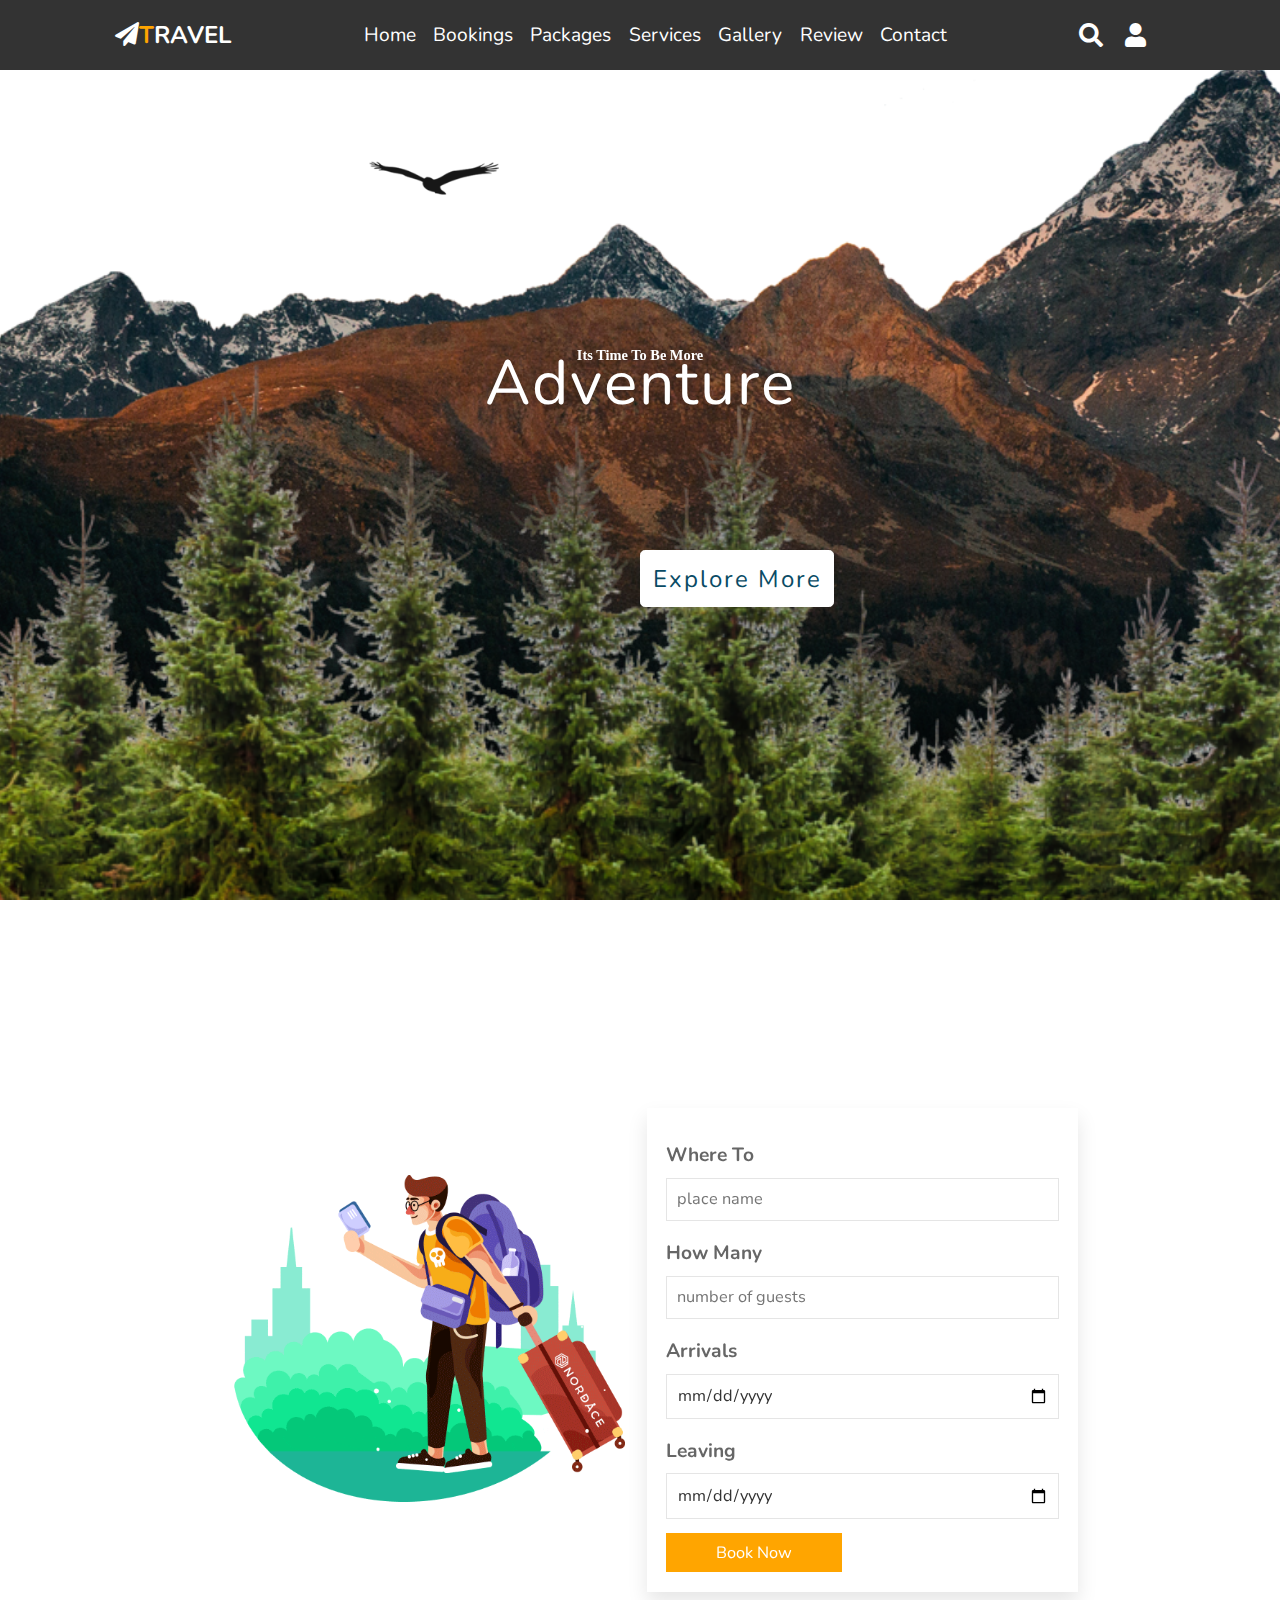
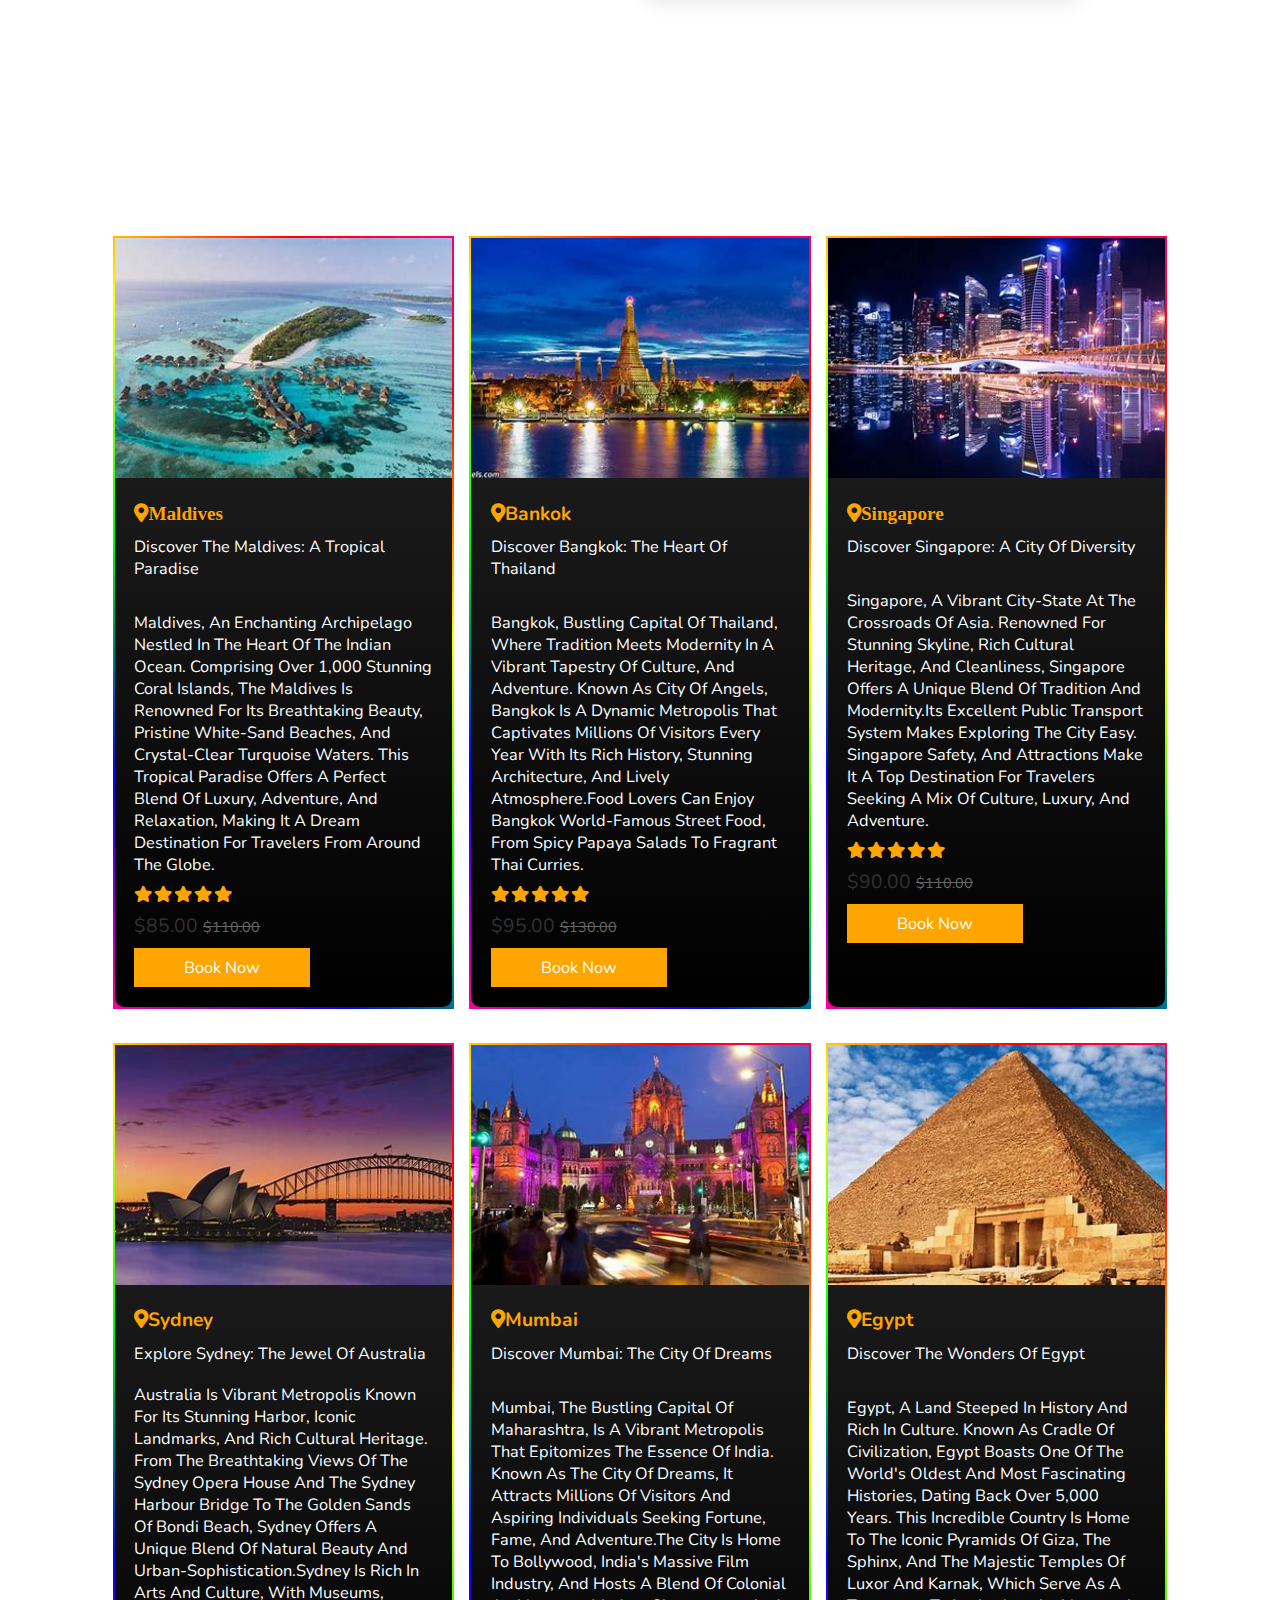
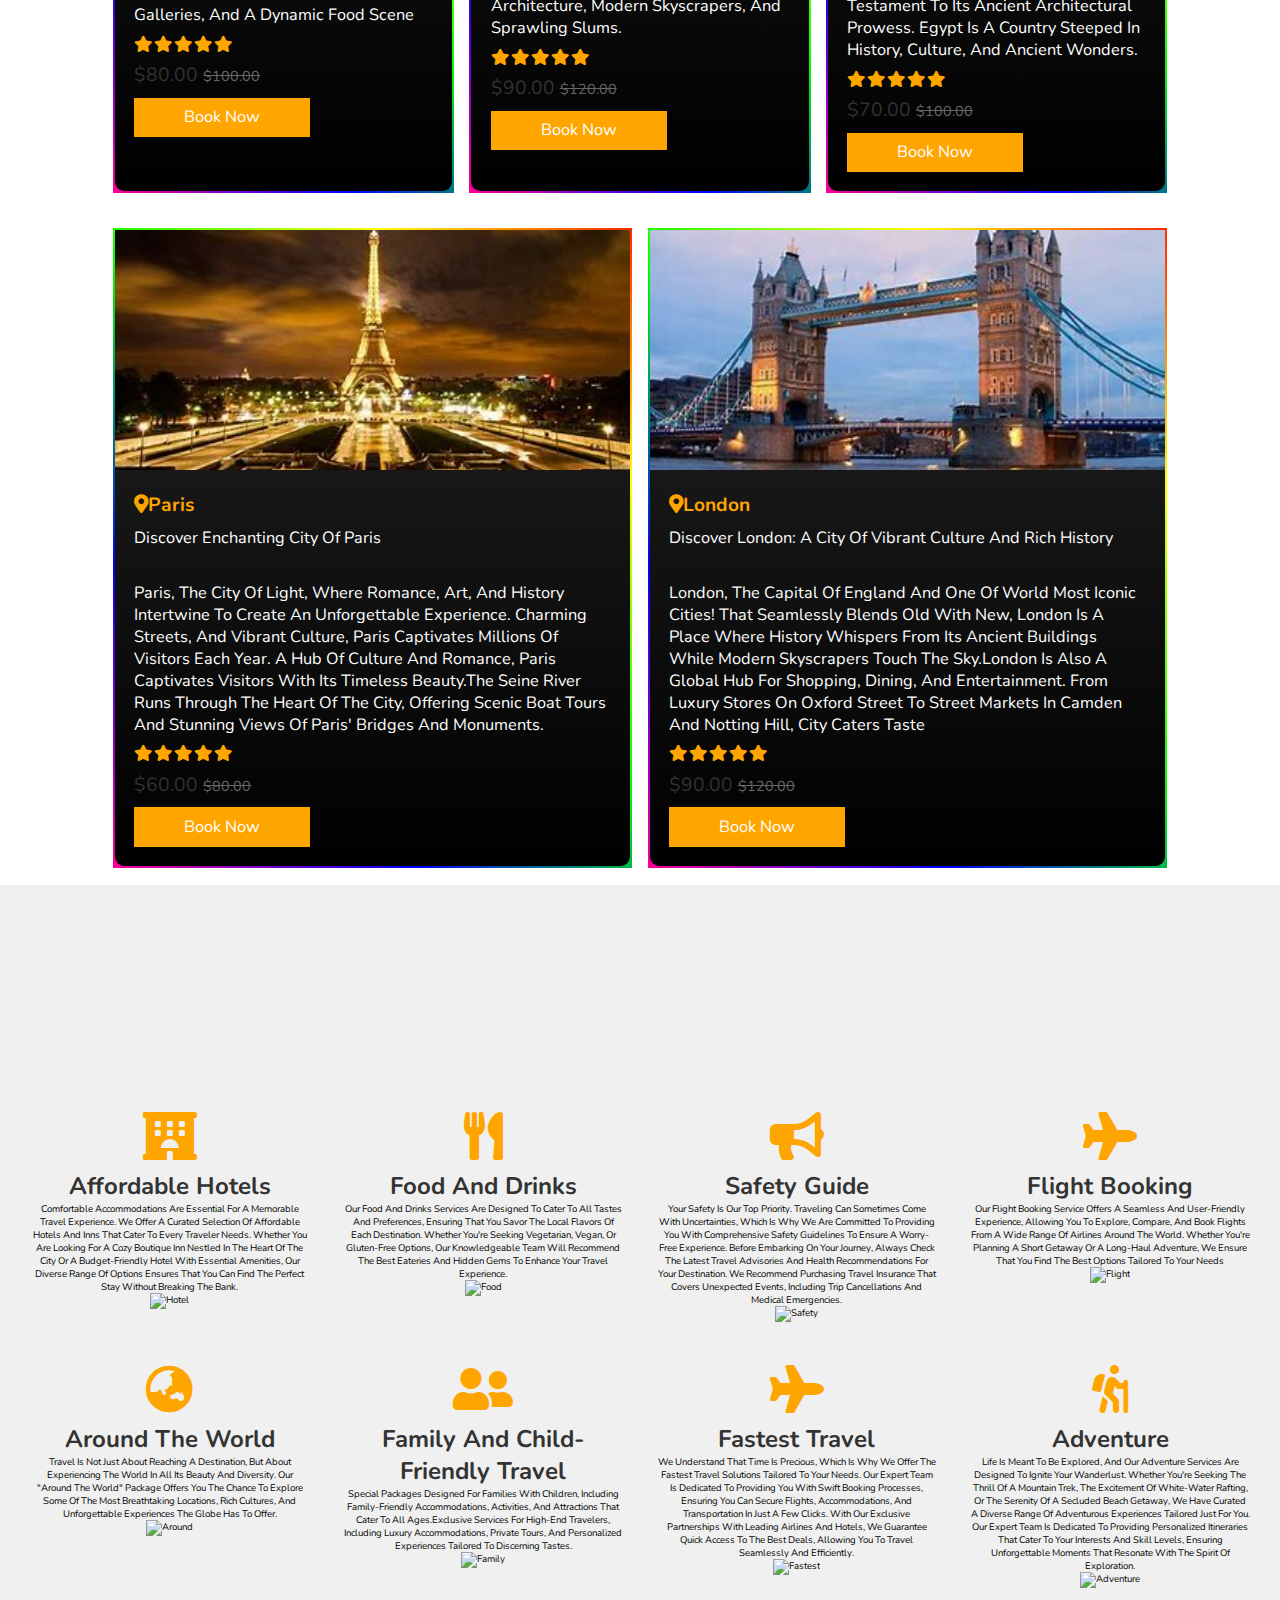
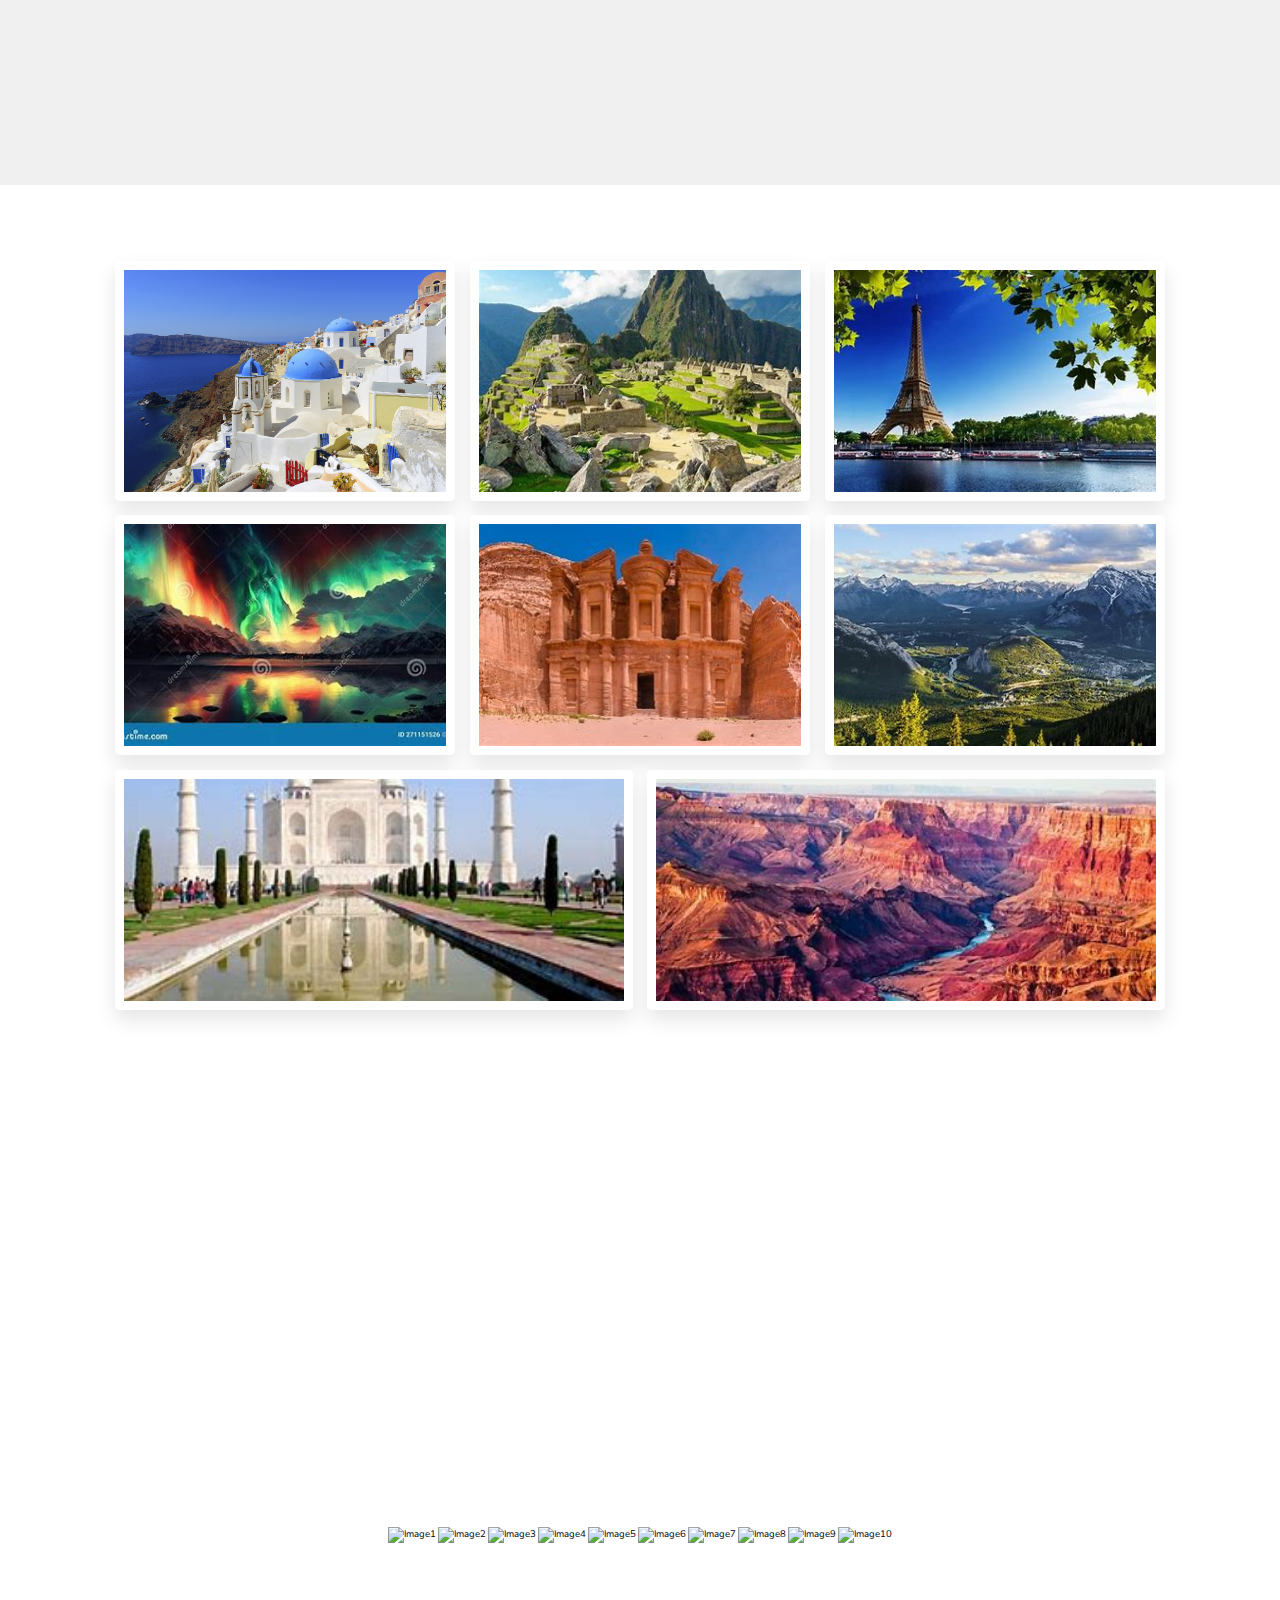
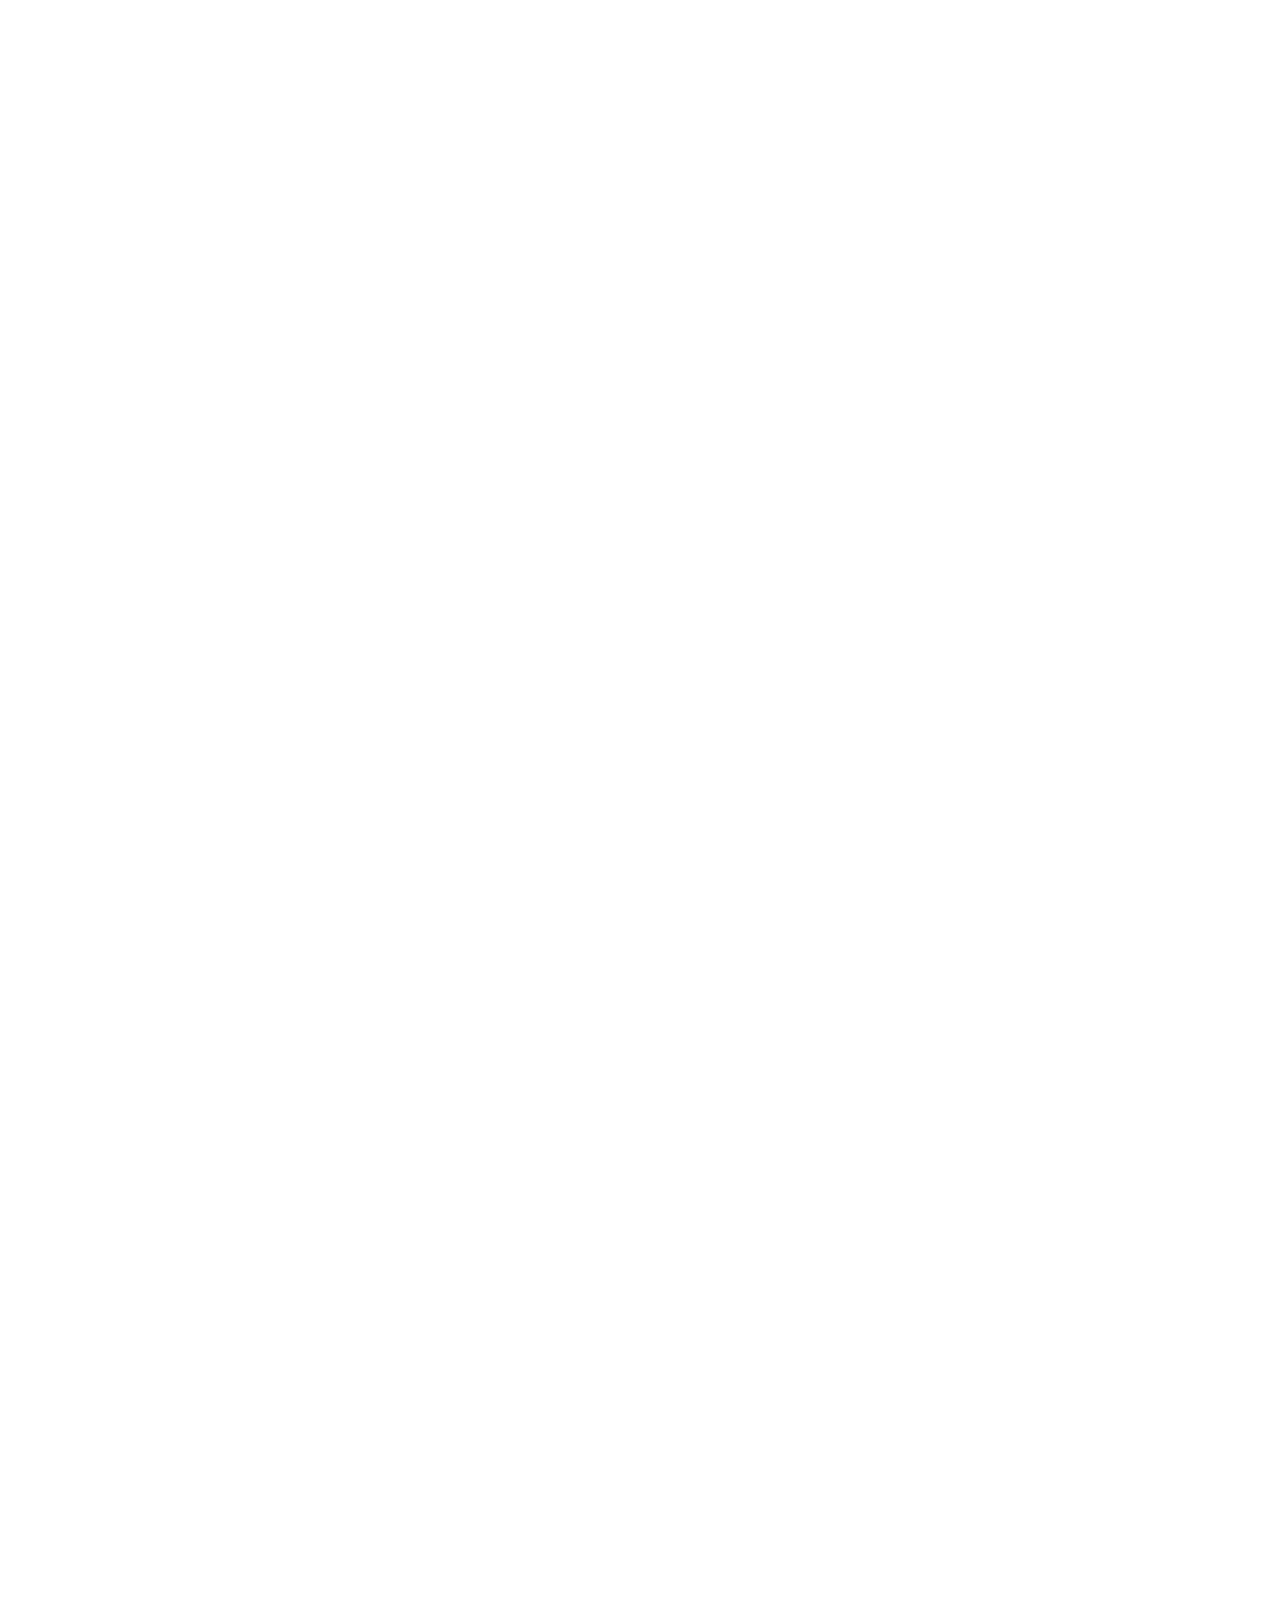
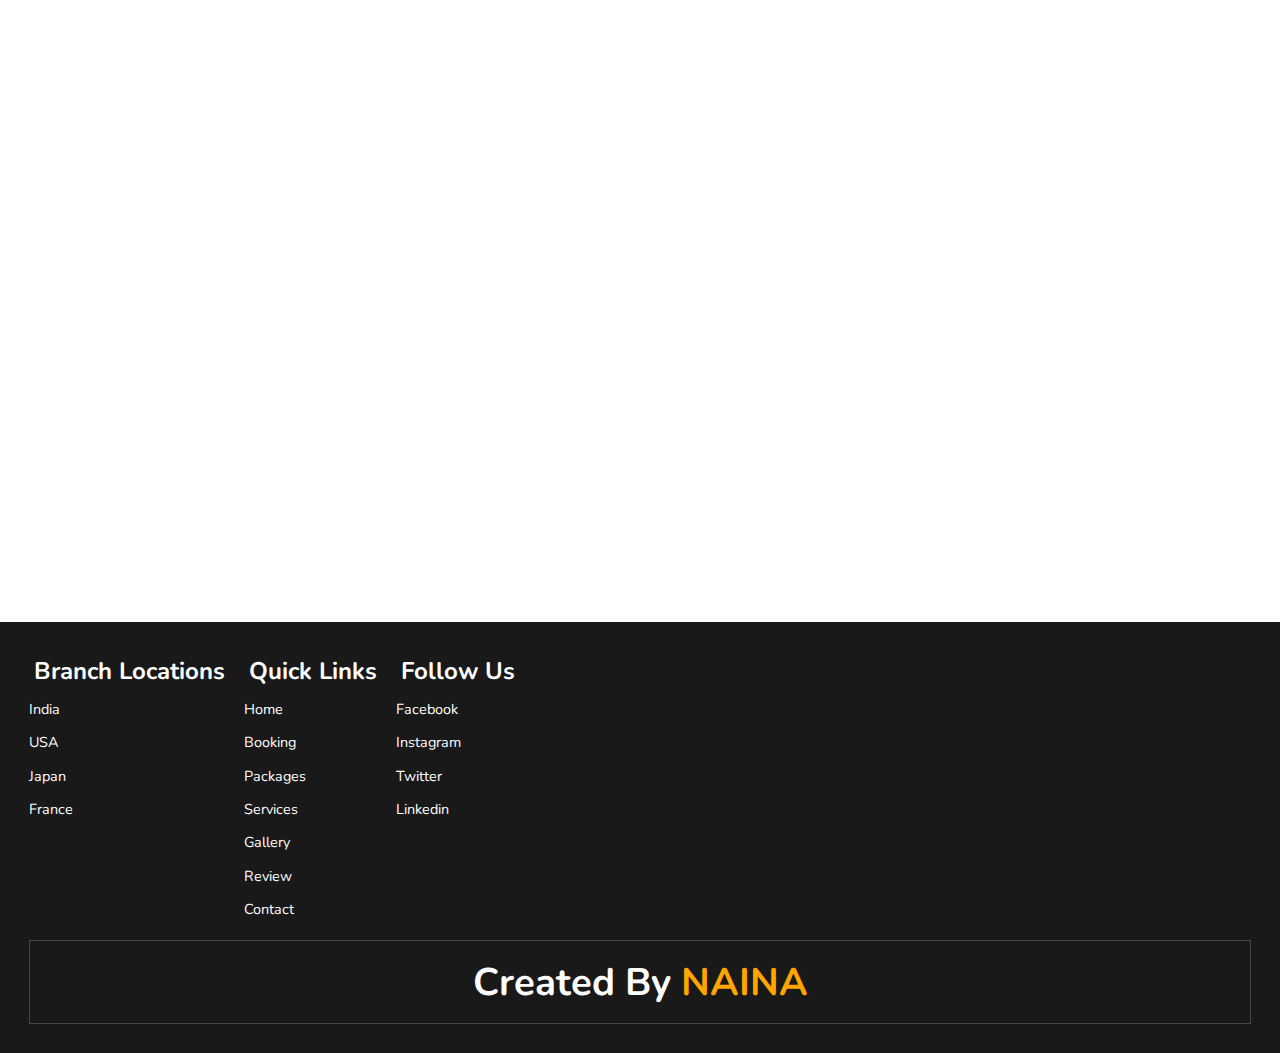
==== commit 326d2c57: "Update index.html" ====
--- a/index.html
+++ b/index.html
@@ -12,7 +12,7 @@
 <body>
     <header>
         <div id="menu-bar" class="fas fa-bars"></div>
-        <a href="index.html" class="logo"><span>T</span>ravel</a>
+        <a href="index.html" class="logo"><i class="fas fa-paper-plane"></i><span>T</span>ravel</a>
         <nav class="navbar">
             <a href="#home">Home</a>
             <a href="#book">Bookings</a>
@@ -46,13 +46,15 @@
         </form>
     </div>
 
-    <section class="home round" id="home">
+    <section class="home" id="home">
         <div class="content">
             <h3 id = "text">Its time to be more <br> <span> Adventure</span></h3>
-            <img src="./images/bird2.png" alt="bird1" id = "bird1">
+            <img src="./images/bird1.png" alt="bird1" id = "bird1">
             <img src="./images/bird2.png" alt="bird2" id = "bird2">
             <img src="./images/Mountain (1).png" alt="forest" id = "forest">
-            <a href="#" id="btn1">Explore more</a>
+             <div class="btn-container">
+             <button id = "btn1"> Explore More</button>
+            </div>
             <img src="./images/Trees (1).png" alt="rock" id ="rock">
             <img src="./images/Trees (1).png" alt="water" id = "water">
         </div>
@@ -60,9 +62,9 @@
             <h5>Play Animation</h5>
           </div>
     </section>
-    <section class="book round hidden" id="book">
-        <h1 class="heading">
-            <span> Book Now</span>
+    <section class="book hidden" id="book">
+        <h1 class="heading1">
+            <!-- <span> Book Now</span> -->
         </h1>
         <div class="row">
             <div class="image">
@@ -91,9 +93,9 @@
         </div>
     </section>
 
-    <section class="packages round" id="packages">
-        <h1 class="heading">
-           <p> Packages</p>
+    <section class="packages " id="packages">
+        <h1 class="heading2">
+           <!-- <p> Packages</p> -->
         </h1>
 
         <div class="box-container">
@@ -158,7 +160,7 @@
                 <div class="content">
                     <h3><i class="fas fa-map-marker-alt"></i>Sydney</h3>
                     <p> Explore Sydney: The Jewel of Australia</p>
-                    <p> Australia is vibrant metropolis known for its stunning harbor, iconic landmarks, and rich cultural heritage. From the breathtaking views of the Sydney Opera House and the Sydney Harbour Bridge to the golden sands of Bondi Beach, Sydney offers a unique blend of natural beauty and urban sophistication.Sydney is rich in arts and culture, with museums, galleries, and a dynamic food scene </p>
+                    <p> Australia is vibrant metropolis known for its stunning harbor, iconic landmarks, and rich cultural heritage. From the breathtaking views of the Sydney Opera House and the Sydney Harbour Bridge to the golden sands of Bondi Beach, Sydney offers a unique blend of natural beauty and urban-sophistication.Sydney is rich in arts and culture, with museums, galleries, and a dynamic food scene </p>
                     <div class="stars">
                         <i class="fas fa-star"></i>
                         <i class="fas fa-star"></i>
@@ -230,7 +232,7 @@
                     <h3><i class="fas fa-map-marker-alt"></i>London</h3>
                     <p>Discover London: A City of Vibrant Culture and Rich History</p>
                     <br>
-                    <p>London, the capital of England and one of the world most iconic cities! A bustling metropolis that seamlessly blends the old with the new, London is a place where history whispers from its ancient buildings while modern skyscrapers touch the sky.London is also a global hub for shopping, dining, and entertainment. From luxury stores on Oxford Street to street markets in Camden and Notting Hill, the city caters taste</p>
+                    <p>London, the capital of England and one of world most iconic cities! That seamlessly blends old with new, London is a place where history whispers from its ancient buildings while modern skyscrapers touch the sky.London is also a global hub for shopping, dining, and entertainment. From luxury stores on Oxford Street to street markets in Camden and Notting Hill, city caters taste</p>
                     <div class="stars">
                         <i class="fas fa-star"></i>
                         <i class="fas fa-star"></i>
@@ -246,48 +248,113 @@
         </div>
     </section>
 
-   <section class="services round hidden" id = "services">
+   <section class="services" id ="services">
     
-    <h1 class="heading">
-        <p>Services</p>
+    <h1 class="heading3">
+        <!-- <p>Services</p> -->
     </h1>
 
     <div class="box-container">
-        <div class="box">
+        <div class="box flip">
+            <div class="flip-card">
+            <div class="flip-front">
             <i class="fas fa-hotel"></i>
             <h3> Affordable hotels</h3>
             <p> comfortable accommodations are essential for a memorable travel experience. We offer a curated selection of affordable hotels and inns that cater to every traveler needs. Whether you are looking for a cozy boutique inn nestled in the heart of the city or a budget-friendly hotel with essential amenities, our diverse range of options ensures that you can find the perfect stay without breaking the bank.</p>
         </div>
-        <div class="box">
-            <i class="fas fa-utensils"></i>
+        <div class="flip-back">
+            <img src="./images/hotel.jpg" alt="hotel">
+        </div>
+        </div>
+       </div>
+            <div class="box flip">
+                <div class="flip-card" id ="flipCard">
+                <div class="flip-front">
+                <i class="fas fa-utensils"></i>
             <h3>Food and Drinks</h3>
             <p> Our food and drinks services are designed to cater to all tastes and preferences, ensuring that you savor the local flavors of each destination. Whether you're seeking vegetarian, vegan, or gluten-free options, our knowledgeable team will recommend the best eateries and hidden gems to enhance your travel experience. </p>
         </div>
-        <div class="box">
+        <div class="flip-back">
+            <img src="./images/food.gif" alt="food">
+        </div>
+     </div>
+    </div>
+    <div class="box flip">
+        <div class="flip-card">
+        <div class="flip-front">
             <i class="fas fa-bullhorn"></i>
             <h3>Safety guide</h3>
-            <p>Your safety is our top priority. Traveling can sometimes come with uncertainties, which is why we are committed to providing you with comprehensive safety guidelines to ensure a worry-free experience. Before embarking on your journey, always check the latest travel advisories and health recommendations for your destination. We recommend purchasing travel insurance that covers unexpected events, including trip cancellations and medical emergencies. Keep important documents, such as your passport and travel insurance policy, in a secure yet accessible place</p>
-        </div>
-        <div class="box">
+            <p>Your safety is our top priority. Traveling can sometimes come with uncertainties, which is why we are committed to providing you with comprehensive safety guidelines to ensure a worry-free experience. Before embarking on your journey, always check the latest travel advisories and health recommendations for your destination. We recommend purchasing travel insurance that covers unexpected events, including trip cancellations and medical emergencies.</p>
+        </div>
+        <div class="flip-back">
+            <img src="./images/safety.jpg" alt="safety">
+        </div>
+        </div>
+    </div>
+        <div class="box flip">
+            <div class="flip-card">
+                <div class="flip-front">
+                    <i class="fas fa-plane"></i>
+                    <h3>Flight Booking</h3>
+            <p>Our flight booking service offers a seamless and user-friendly experience, allowing you to explore, compare, and book flights from a wide range of airlines around the world. Whether you're planning a short getaway or a long-haul adventure, we ensure that you find the best options tailored to your needs</p>
+                </div>
+                <div class="flip-back">
+                    <img src="./images/flight.jpg" alt="flight">
+                </div>
+        </div>
+    </div>
+    <div class="box flip">
+        <div class="flip-card">
+        <div class="flip-front">
             <i class="fas fa-globe-asia"></i>
             <h3>Around the world</h3>
-            <p> We pride ourselves on offering a comprehensive range of services designed to cater to every traveler's needs. Whether you're dreaming of a tropical getaway, an adventurous trek through the mountains, or an enriching cultural experience in a bustling city, our expert team is here to guide you every step of the way. We provide personalized travel planning, including itinerary customization, accommodation bookings, and transportation arrangements, ensuring a seamless journey from start to finish.</p>
-        </div>
-        <div class="box">
+            <p>Travel is not just about reaching a destination, but about experiencing the world in all its beauty and diversity. Our "Around the World" package offers you the chance to explore some of the most breathtaking locations, rich cultures, and unforgettable experiences the globe has to offer.</p>
+        </div>
+        <div class="flip-back">
+            <img src="./images/Around.jpg" alt="around">
+        </div>
+        </div>
+    </div>
+    <div class="box flip">
+        <div class="flip-card">
+        <div class="flip-front">
+            <i class="fas fa-user-friends"></i>
+            <h3> Family and Child-Friendly Travel</h3>
+            <p>Special packages designed for families with children, including family-friendly accommodations, activities, and attractions that cater to all ages.Exclusive services for high-end travelers, including luxury accommodations, private tours, and personalized experiences tailored to discerning tastes.</p>
+        </div>
+        <div class="flip-back">
+            <img src="./images/family.jpg" alt="family">
+        </div>
+        </div>
+    </div>
+         <div class="box flip">
+            <div class="flip-card">
+                <div class="flip-front">
             <i class="fas fa-plane"></i>
             <h3>Fastest travel</h3>
             <p> We understand that time is precious, which is why we offer the fastest travel solutions tailored to your needs. Our expert team is dedicated to providing you with swift booking processes, ensuring you can secure flights, accommodations, and transportation in just a few clicks. With our exclusive partnerships with leading airlines and hotels, we guarantee quick access to the best deals, allowing you to travel seamlessly and efficiently.</p>
         </div>
-        <div class="box">
+        <div class="flip-back">
+            <img src="./images/fastest.jpg" alt="fastest">
+        </div>
+       </div>
+        </div>
+        <div class="box flip">
+            <div class="flip-card">
+                <div class="flip-front">
             <i class="fas fa-hiking"></i>
             <h3>Adventure</h3>
             <p>Life is meant to be explored, and our adventure services are designed to ignite your wanderlust. Whether you're seeking the thrill of a mountain trek, the excitement of white-water rafting, or the serenity of a secluded beach getaway, we have curated a diverse range of adventurous experiences tailored just for you. Our expert team is dedicated to providing personalized itineraries that cater to your interests and skill levels, ensuring unforgettable moments that resonate with the spirit of exploration.</p>
         </div>
+        <div class="flip-back">
+            <img src="./images/adventure.jpg" alt="adventure">
+        </div>
+        </div>
     </div>
    </section>
-   <section class="gallery round" id = "gallery">
-    <h1 class="heading">
-        <span>Gallery</span>
+   <section class="gallery" id = "gallery">
+    <h1 class="heading4">
+        <!-- <span>Gallery</span> -->
     </h1>
     <div class="box-container">
         <div class="box">
@@ -309,7 +376,7 @@
         <div class="box">
             <img src="./images/Eiffel Tower.jpg" alt="IMAGE">
             <div class="content">
-                <h3>The Eiffel Tower, France</h3>
+                <h3>Eiffel Tower, France</h3>
                 <p>  A global cultural icon of France, this iron lattice tower offers breathtaking views of Paris.
                 </p>
                 <a href="#" class="btn">See More</a>
@@ -318,9 +385,8 @@
         <div class="box">
             <img src="./images/Aurora Borealis.jpg" alt="IMAGE">
             <div class="content">
-                <h3>Aurora Borealis, Norway
-                </h3>
-                <p>  The Northern Lights paint the sky with vibrant colors in a spectacular natural light display visible in Arctic regions.</p>
+                <h3>Aurora Borealis, Norway</h3>
+                <p>Northern Lights paint the sky with vibrant colors in Arctic regions.</p>
                 <a href="#" class="btn">See More</a>
             </div>
         </div>
@@ -335,8 +401,8 @@
         <div class="box">
             <img src="./images/Banff National Park.jpg" alt="image">
             <div class="content">
-                <h3>Banff National Park, Canada</h3>
-                <p> This national park is known for its breathtaking mountain scenery, turquoise lakes, and diverse wildlife.</p>
+                <h3>Banff Park, Canada</h3>
+                <p> It is known for its breathtaking mountain scenery, turquoise lakes, and diverse wildlife.</p>
                 <a href="#" class="btn">See More</a>
             </div>
         </div>
@@ -351,140 +417,182 @@
         <div class="box">
             <img src="./images/Grand Canyon.jpg" alt="image">
             <div class="content">
-                <h3>Grand Canyon, USA
-                </h3>
-                <p>Known for its immense size and intricate landscapes, the Grand Canyon offers stunning vistas and opportunities for outdoor adventures.
-                </p>
+                <h3>Grand Canyon, USA</h3>
+                <p>Known for its immense size and intricate landscapes, Grand Canyon offers stunning vistas and adventures.</p>
                 <a href="#" class="btn">See More</a>
             </div>
         </div>
     </div>
    </section> 
-   <section class="review round" id = "review">
-    <h1 class="heading">
-        <span>Review</span>
+   <section class="imagesM" id = "imagesM">
+    <!-- <h3 class="heading">
+        More Images
+    </h3> -->
+    <div >
+        <img src="./images/imageM1.jpg" data-index="0" data-status="inactive" alt="image1" class="imagesMORE">
+        <img src="./images/imageM2.jpg" data-index="1" data-status="inactive" alt="image2" class="imagesMORE">
+        <img src="./images/imageM3.jpg" data-index="2" data-status="inactive" alt="image3" class="imagesMORE">
+        <img src="./images/imageM4.webp" data-index="3" data-status="inactive" alt="image4" class="imagesMORE">
+        <img src="./images/imageM5.jpg" data-index="4" data-status="inactive" alt="image5" class="imagesMORE">
+        <img src="./images/imageM6.jpg" data-index="5" data-status="inactive" alt="image6" class="imagesMORE">
+        <img src="./images/imageM7.jpg" data-index="6" data-status="inactive" alt="image7" class="imagesMORE">
+        <img src="./images/imageM8.jpg" data-index="7" data-status="inactive" alt="image8"  class="imagesMORE">
+        <img src="./images/imageM9.jpg" data-index="8" data-status="inactive" alt="image9"  class="imagesMORE">
+        <img src="./images/imageM10.webp" data-index="9" data-status="inactive" alt="image10"  class="imagesMORE">
+    </div>
+   </section>
+   <section class="review hidden" id = "review">
+    <h1 class="heading5">
+        <!-- <span>Review</span> -->
     </h1>
-    <div class="review-slider">
+        
+        <div class="review-slider">
+            <button class="prev" onclick="moveSlide(-1)">&#10094;</button>
+            <div class="content">
+                <div class="slider expanded">
+                    <div class="box">
+                        <img src="./images/review2.jpg" alt="review1" class="reviewer">
+                        <h3>Sarah Thompson</h3>
+                        <p>"I had the most amazing experience with this travel agency! They organized everything perfectly, and I felt like I was on a dream vacation in Bali."</p>
+                        <div class="stars">
+                            <i class="fas fa-star"></i>
+                            <i class="fas fa-star"></i>
+                            <i class="fas fa-star"></i>
+                            <i class="fas fa-star"></i>
+                            <i class="fas fa-star"></i>
+                        </div>
+                    </div>
+                </div>
+                <div class="slider">
+                    <div class="box">
+                        <img src="images/review3.jpg" alt="review2" class="reviewer">
+                        <h3>James Wilson</h3>
+                        <p>"The team was incredibly helpful in planning our family trip to Europe. Every detail was taken care of, and we made memories that will last a lifetime!"</p>
+                        <div class="stars">
+                            <i class="fas fa-star"></i>
+                            <i class="fas fa-star"></i>
+                            <i class="fas fa-star"></i>
+                            <i class="fas fa-star"></i>
+                            <i class="fas fa-star"></i>
+                        </div>
+                    </div>
+                </div>
+                <div class="slider">
+                    <div class="box">
+                        <img src="./images/review1.jpg" alt="review3" class="reviewer">
+                        <h3>John Deo</h3>
+                        <p>"I was blown away by the efficiency and support provided by this agency. Our trip to Japan was well-organized and full of great experiences!"</p>
+                        <div class="stars">
+                            <i class="fas fa-star"></i>
+                            <i class="fas fa-star"></i>
+                            <i class="fas fa-star"></i>
+                            <i class="fas fa-star"></i>
+                            <i class="fas fa-star"></i>
+                        </div>
+                    </div>
+                </div>
+                <div class="slider">
+                    <div class="box">
+                        <img src="./images/review 1.jpg" alt="review4" class="reviewer">
+                        <h3>Emily Johnson</h3>
+                        <p>"I have traveled with many agencies before, but this one stands out. Their personalized service and attention to detail are unmatched. Highly recommend!"</p>
+                        <div class="stars">
+                            <i class="fas fa-star"></i>
+                            <i class="fas fa-star"></i>
+                            <i class="fas fa-star"></i>
+                            <i class="fas fa-star"></i>
+                            <i class="fas fa-star"></i>
+                        </div>
+                    </div>
+                </div>
+                <div class="slider">
+                    <div class="box">
+                        <img src="./images/review4.jpg" alt="review5" class="reviewer">
+                        <h3>Michael Brown</h3>
+                        <p>"From the first inquiry to our return home, everything was seamless. The tour guides were knowledgeable and friendly. Can't wait to book again!"</p>
+                        <div class="stars">
+                            <i class="fas fa-star"></i>
+                            <i class="fas fa-star"></i>
+                            <i class="fas fa-star"></i>
+                            <i class="fas fa-star"></i>
+                            <i class="fas fa-star"></i>
+                        </div>
+                    </div>
+                </div>
+                <div class="slider">
+                    <div class="box">
+                        <img src="./images/review5.jpg" alt="review6" class="reviewer">
+                        <h3>Karan</h3>
+                        <p>"An amazing experience! The team took the time to understand what we wanted, and they delivered an incredible trip to the Maldives."</p>
+                        <div class="stars">
+                            <i class="fas fa-star"></i>
+                            <i class="fas fa-star"></i>
+                            <i class="fas fa-star"></i>
+                            <i class="fas fa-star"></i>
+                            <i class="fas fa-star"></i>
+                        </div>
+                    </div>
+                </div>
+            </div>
+            <button class="next" onclick="moveSlide(1)">&#10095;</button>
+        </div>
+    </section>
+   <section class="contact hidden">
+    <h1 class="heading6">
+        <!-- <span>Contact</span> -->
+    </h1>
+    <img src="./images/contact.jpg" alt="image">
+    <div class="row">
         <div class="content">
-            <div class="slider expanded">
-                <div class="box">
-                    <img src="./images/review2.jpg" alt="review1" class="reviewer">
-                    <h3>Sarah Thompson</h3>
-                    <p>"I had the most amazing experience with this travel agency! They organized everything perfectly, and I felt like I was on a dream vacation in Bali."</p>
-                    <div class="stars">
-                        <i class="fas fa-star"></i>
-                        <i class="fas fa-star"></i>
-                        <i class="fas fa-star"></i>
-                        <i class="fas fa-star"></i>
-                        <i class="fas fa-star"></i>
-                    </div>
-                </div>
-            </div>
-            <div class="slider">
-                <div class="box">
-                    <img src="images/review3.jpg" alt="review2" class="reviewer">
-                    <h3> James Wilson</h3>
-                    <p>"The team was incredibly helpful in planning our family trip to Europe. Every detail was taken care of, and we made memories that will last a lifetime!"</p>
-                    <div class="stars">
-                        <i class="fas fa-star"></i>
-                        <i class="fas fa-star"></i>
-                        <i class="fas fa-star"></i>
-                        <i class="fas fa-star"></i>
-                        <i class="fas fa-star"></i>
-                    </div>
-                </div>
-            </div>
-            <div class="slider">
-                <div class="box">
-                    <img src="./images/review1.jpg" alt="review3" class="reviewer">
-                    <h3>John deo</h3>
-                    <p>"I was blown away by the efficiency and support provided by this agency. Our trip to Japan was well-organized and full of great experiences!"</p>
-                    <div class="stars">
-                        <i class="fas fa-star"></i>
-                        <i class="fas fa-star"></i>
-                        <i class="fas fa-star"></i>
-                        <i class="fas fa-star"></i>
-                        <i class="fas fa-star"></i>
-                    </div>
-                </div>
-            </div>
-            <div class="slider">
-                <div class="box">
-                    <img src="./images/review 1.jpg" alt="review4" class="reviewer" >
-                    <h3>Emily Johnson</h3>
-                    <p>I have traveled with many agencies before, but this one stands out. Their personalized service and attention to detail are unmatched. Highly recommend!"</p>
-                    <div class="stars">
-                        <i class="fas fa-star"></i>
-                        <i class="fas fa-star"></i>
-                        <i class="fas fa-star"></i>
-                        <i class="fas fa-star"></i>
-                        <i class="fas fa-star"></i>
-                    </div>
-                </div>
-            </div>
-            <div class="slider">
-            <div class="box">
-                <img src="./images/review4.jpg" alt="review5" class="reviewer">
-                <h3>Michael Brown </h3>
-                <p>"From the first inquiry to our return home, everything was seamless. The tour guides were knowledgeable and friendly. Can't wait to book again!"</p>
-                <div class="stars">
-                    <i class="fas fa-star"></i>
-                    <i class="fas fa-star"></i>
-                    <i class="fas fa-star"></i>
-                    <i class="fas fa-star"></i>
-                    <i class="fas fa-star"></i>
-                </div>
-            </div>
-        </div>
-        <div class="slider">
-                <div class="box">
-                    <img src="./images/review5.jpg" alt="review6" class="reviewer">
-                    <h3> Karan </h3>
-                    <p>"An amazing experience! The team took the time to understand what we wanted, and they delivered an incredible trip to the Maldives."</p>
-                    <div class="stars">
-                        <i class="fas fa-star"></i>
-                        <i class="fas fa-star"></i>
-                        <i class="fas fa-star"></i>
-                        <i class="fas fa-star"></i>
-                        <i class="fas fa-star"></i>
-                    </div>
-                </div>
-            </div>
-        </div>
-        <button class="prev" onclick="moveSlide(-1)">&#10094;</button>
-        <button class="next" onclick="moveSlide(1)">&#10095;</button>
-    </div>
-   </section>
-   <section class="contact round">
-    <h1 class="heading">
-        <span>Contact</span>
-    </h1>
-
-    <div class="row">
-        <div class="image">
-            <img src="./images/contact.jpg" alt="image">
-        </div>
+        <div class="image left-side">
+             <div class="address details">
+                <i class="fas fa-map-marker-alt"></i>
+                <div class="topic">Address</div>
+                <div class="text-one"> 198 West 21th street</div>
+                <div class="text-two">suite 721 New York NY 10016</div>
+             </div>
+             <div class="phone details">
+                <i class="fas fa-phone-alt"></i>
+                <div class="topic">Phone</div>
+                <div class="text-one">+0098 2355 98</div>
+                <div class="text-two">+0096 3435 5678</div>
+             </div>
+             <div class="email details">
+                <i class="fas fa-envelope"></i>
+                <div class="topic">Email</div>
+                <div class="text-one">abc@yoursite.com</div>
+                <div class="text-two">info.abc@yoursite.com</div>
+             </div>
+        </div>
+        <div class="right-side">
+            <div class="topic-text">Send us a message</div>
+      
         <form>
+            
             <div class="inputBox">
                <input type="text" placeholder="name" required="required">
+               </div>
+               <div class="inputBox">
                 <input type="email" placeholder="email" required="required">
             </div>
             <div class="inputBox">
                 <input type="tel" placeholder="number" required="required">
+            </div>
+            <div class="inputBox">
                 <input type="text"  placeholder="subject" required="required">
-
             </div>
             <textarea placeholder="message" cols="30" rows="10"></textarea>
+            <div class="button">
             <input type="submit" class="btn" id="send message">
+        </div>
         </form>
     </div>
+    </div>
+</div>
+   
    </section>
    <footer class="round">
     <div class="box-container">
-        <div class="box">
-            <h3> About us</h3>
-            <p> Our Agency is dedicated to creating unforgettable travel experiences tailored to your unique preferences. With our team of passionate travel experts, we curate personalized itineraries that cater to your desires—whether it’s a relaxing beach getaway, an adventurous trek, or an immersive cultural experience. Let us help you explore the world one destination at a time!</p>
-        </div>
         <div class="box">
             <h3>Branch Locations</h3>
             <a href="#">India</a>
@@ -515,4 +623,4 @@
     <script src="script.js"></script>
 </body>
 
-</html>+</html>
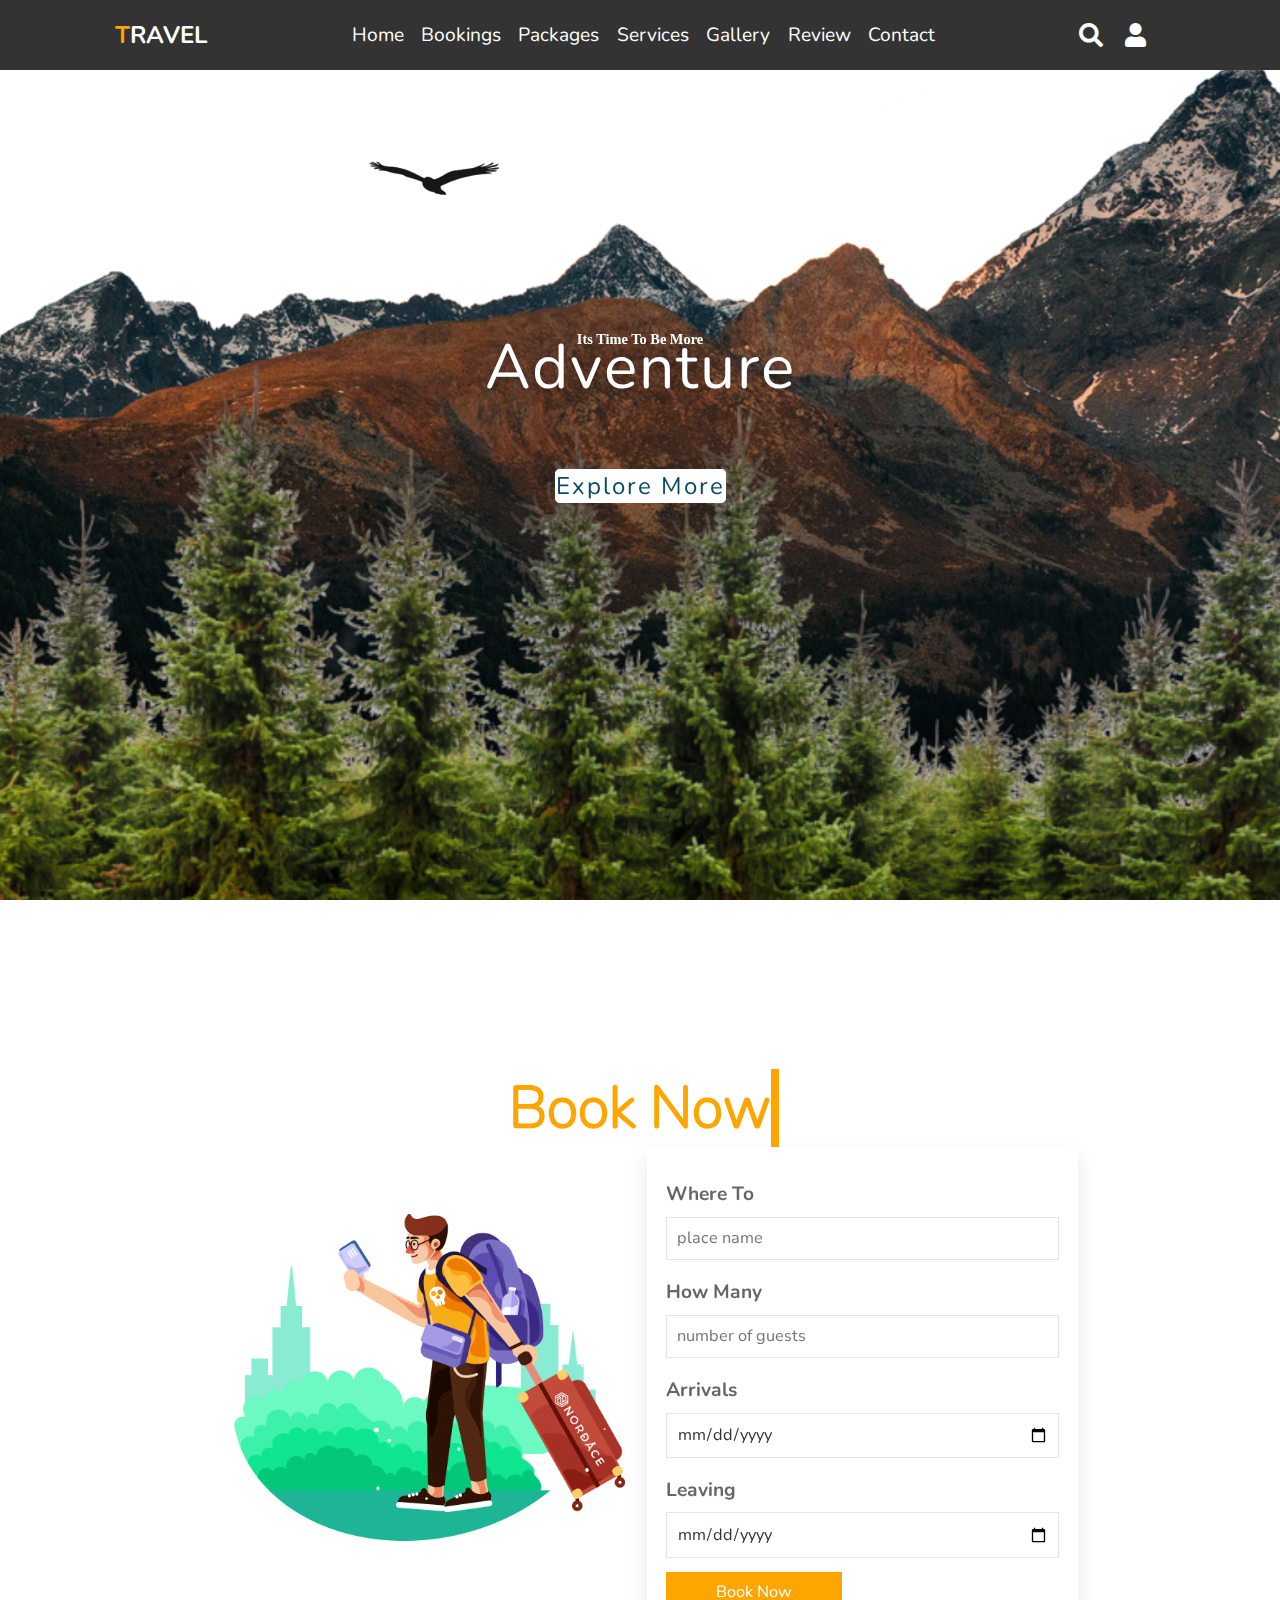
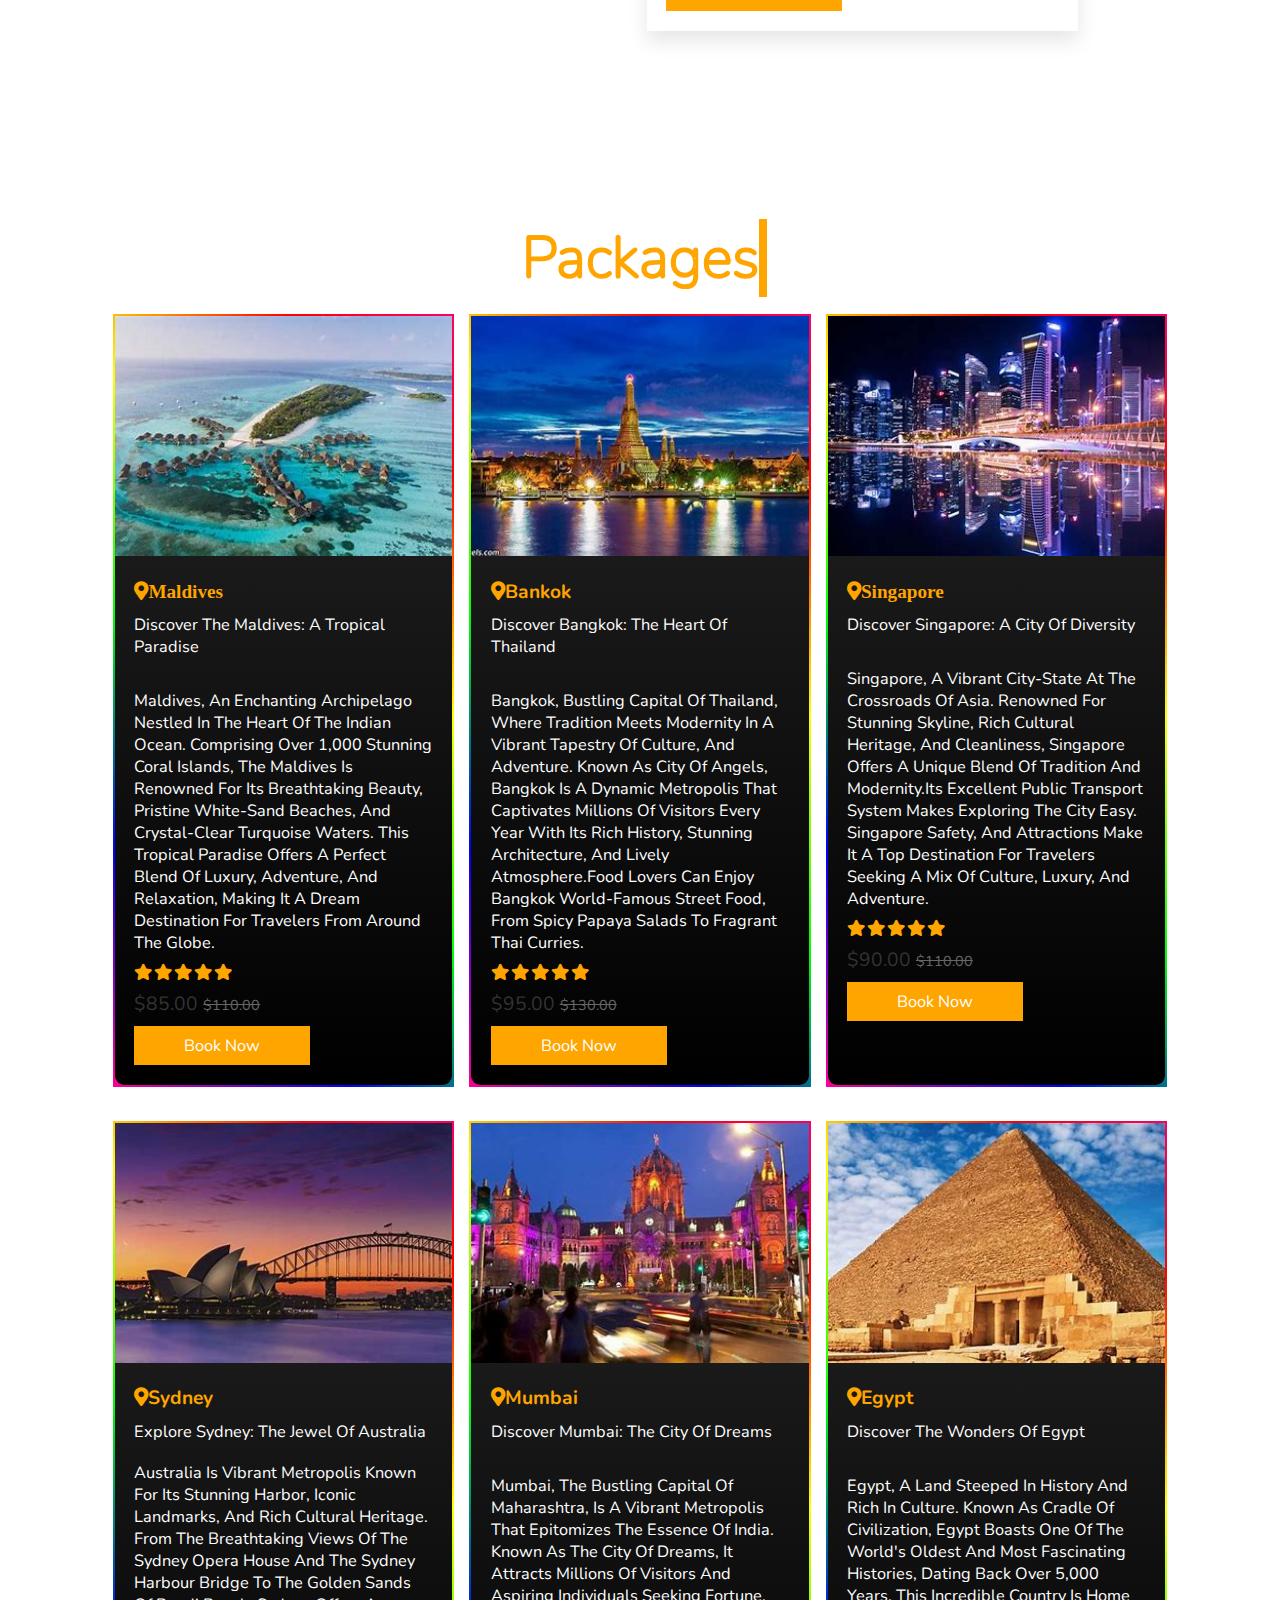
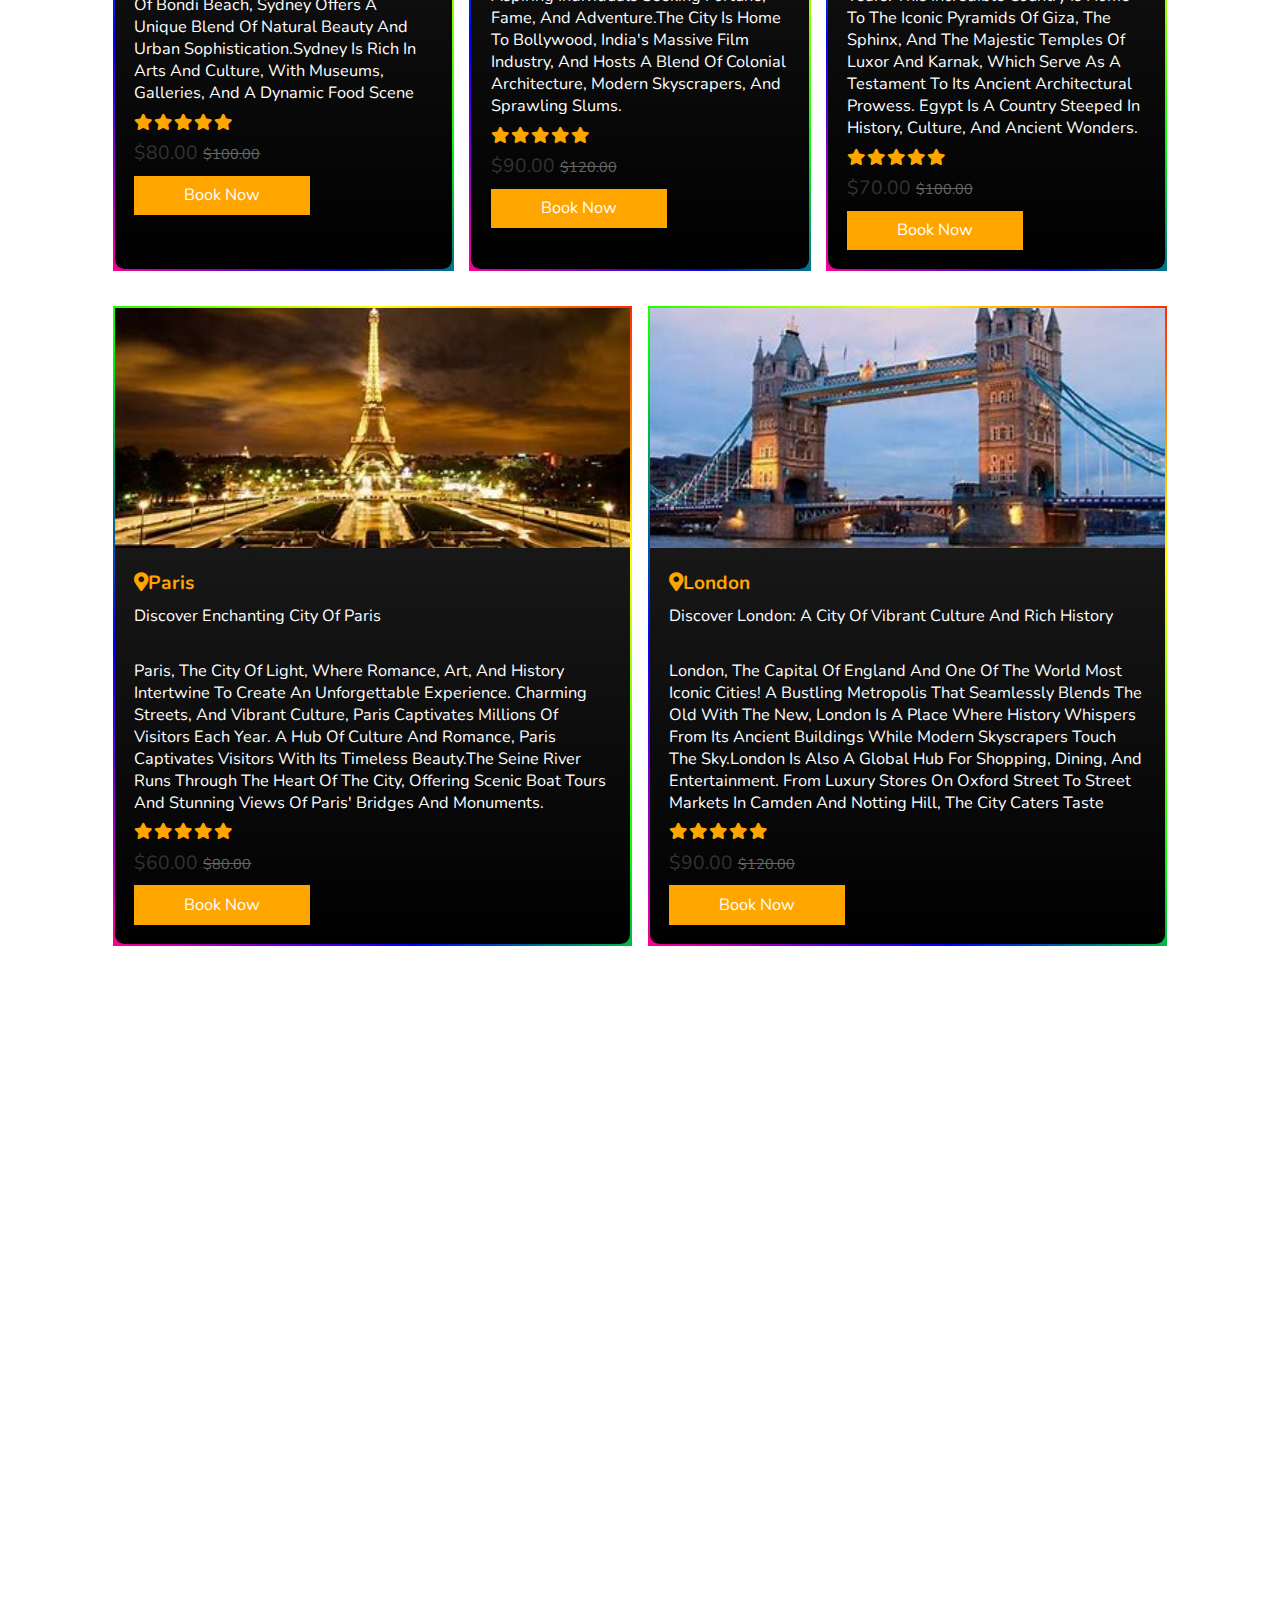
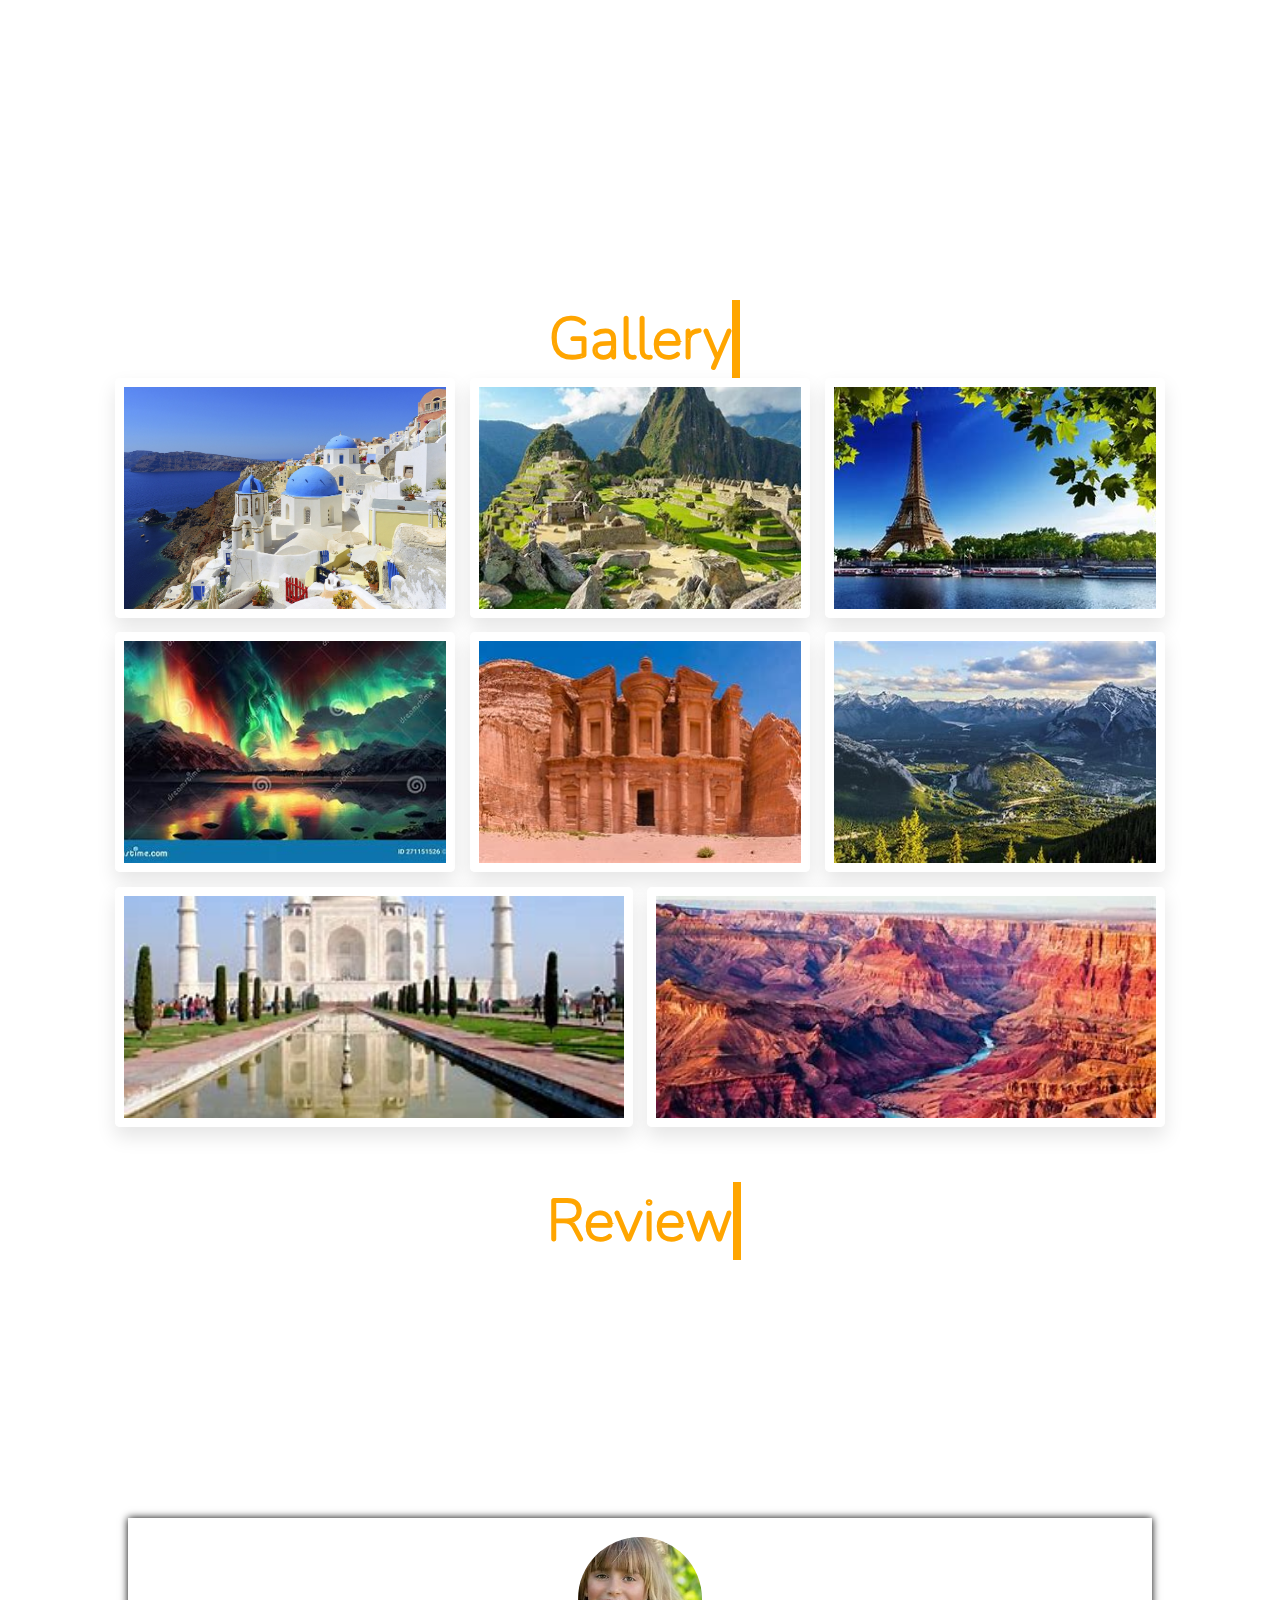
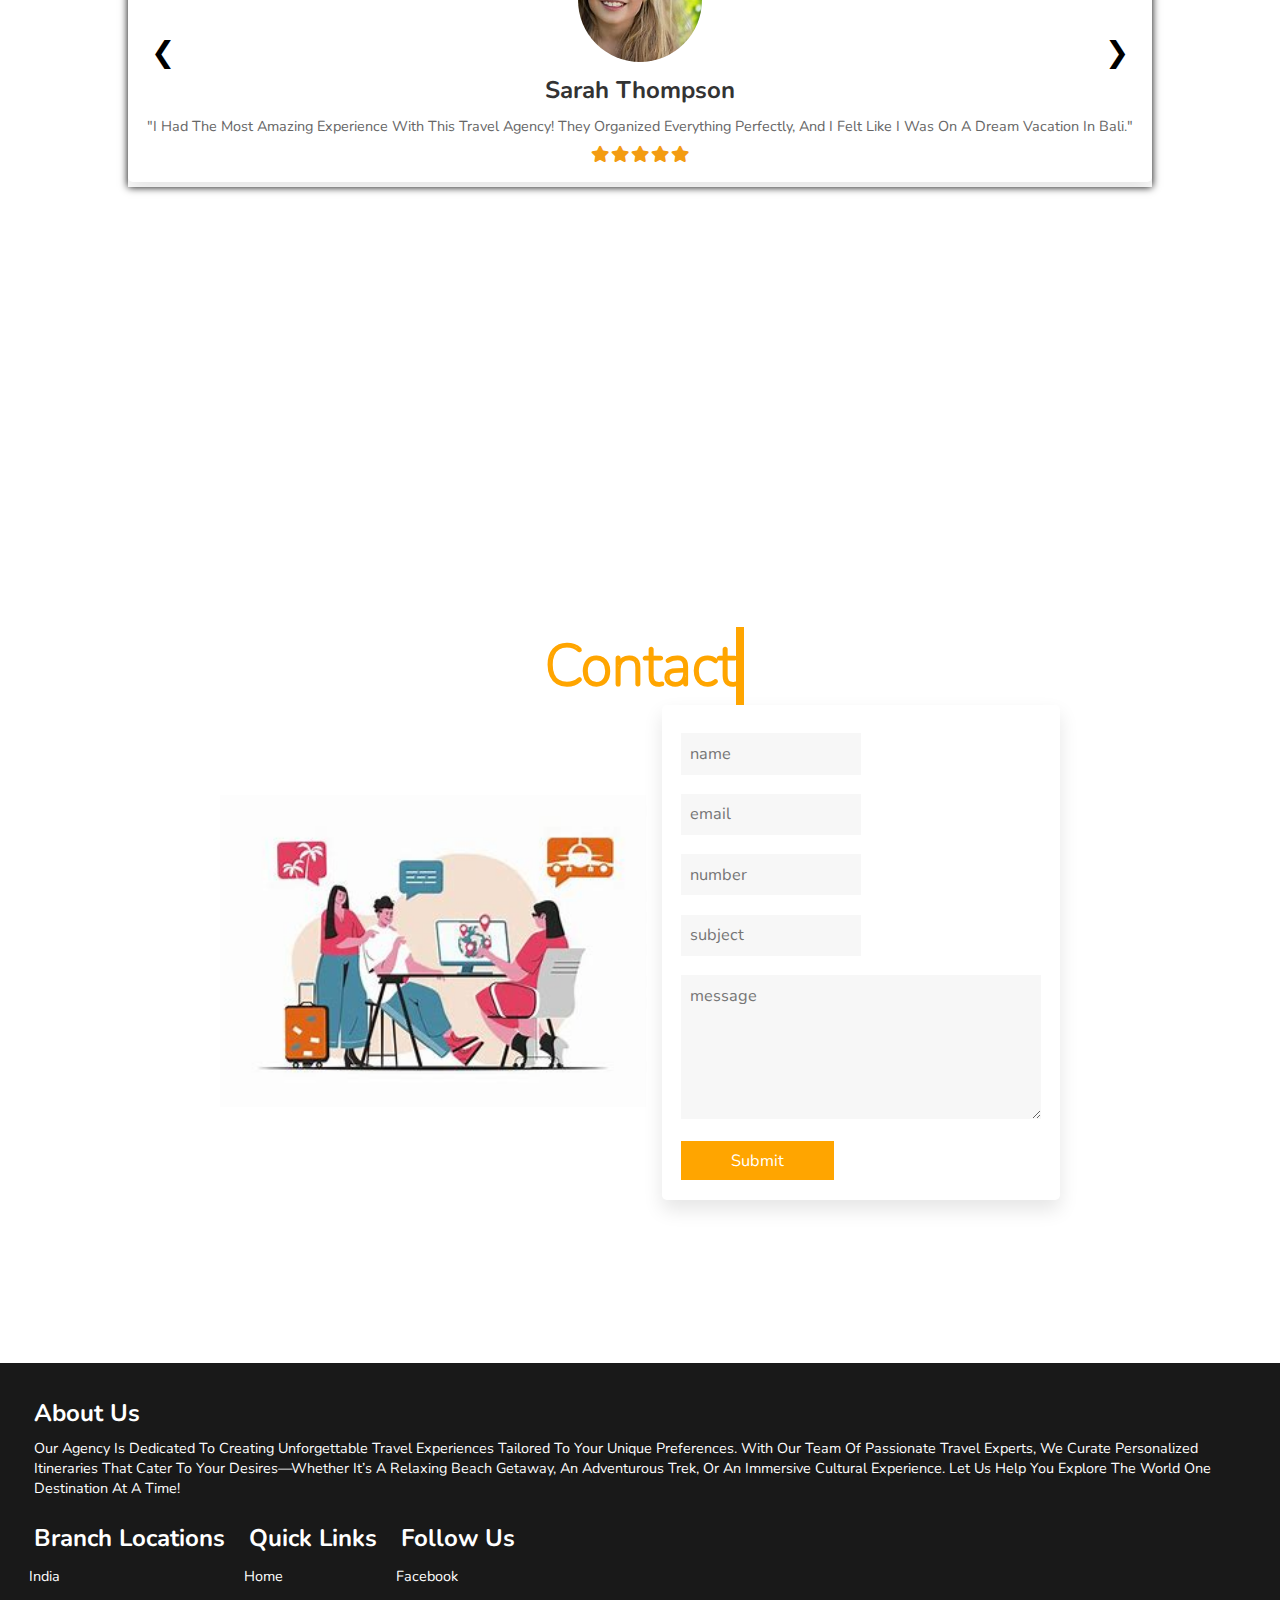
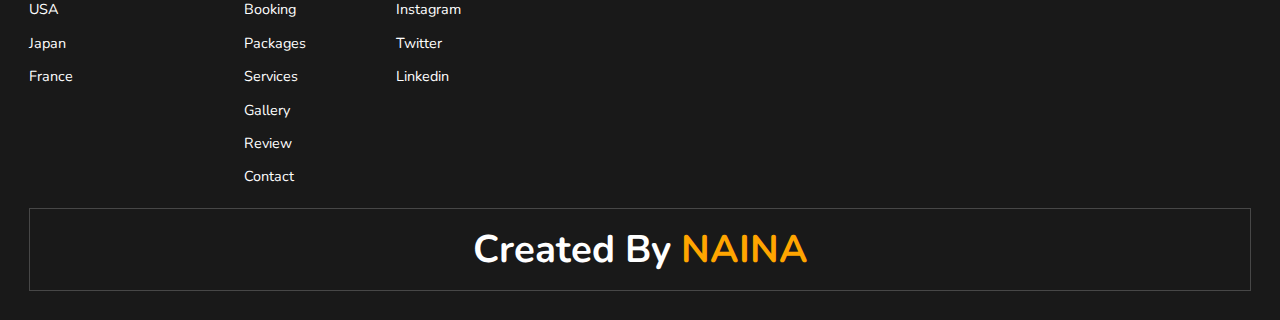
==== commit 8c905623: "Update index.html" ====
--- a/index.html
+++ b/index.html
@@ -12,7 +12,7 @@
 <body>
     <header>
         <div id="menu-bar" class="fas fa-bars"></div>
-        <a href="index.html" class="logo"><i class="fas fa-paper-plane"></i><span>T</span>ravel</a>
+        <a href="index.html" class="logo"><span>T</span>ravel</a>
         <nav class="navbar">
             <a href="#home">Home</a>
             <a href="#book">Bookings</a>
@@ -46,15 +46,13 @@
         </form>
     </div>
 
-    <section class="home" id="home">
+    <section class="home round" id="home">
         <div class="content">
             <h3 id = "text">Its time to be more <br> <span> Adventure</span></h3>
-            <img src="./images/bird1.png" alt="bird1" id = "bird1">
+            <img src="./images/bird2.png" alt="bird1" id = "bird1">
             <img src="./images/bird2.png" alt="bird2" id = "bird2">
             <img src="./images/Mountain (1).png" alt="forest" id = "forest">
-             <div class="btn-container">
-             <button id = "btn1"> Explore More</button>
-            </div>
+            <a href="#" id="btn1">Explore more</a>
             <img src="./images/Trees (1).png" alt="rock" id ="rock">
             <img src="./images/Trees (1).png" alt="water" id = "water">
         </div>
@@ -62,9 +60,9 @@
             <h5>Play Animation</h5>
           </div>
     </section>
-    <section class="book hidden" id="book">
-        <h1 class="heading1">
-            <!-- <span> Book Now</span> -->
+    <section class="book round hidden" id="book">
+        <h1 class="heading">
+            <span> Book Now</span>
         </h1>
         <div class="row">
             <div class="image">
@@ -93,9 +91,9 @@
         </div>
     </section>
 
-    <section class="packages " id="packages">
-        <h1 class="heading2">
-           <!-- <p> Packages</p> -->
+    <section class="packages round" id="packages">
+        <h1 class="heading">
+           <p> Packages</p>
         </h1>
 
         <div class="box-container">
@@ -160,7 +158,7 @@
                 <div class="content">
                     <h3><i class="fas fa-map-marker-alt"></i>Sydney</h3>
                     <p> Explore Sydney: The Jewel of Australia</p>
-                    <p> Australia is vibrant metropolis known for its stunning harbor, iconic landmarks, and rich cultural heritage. From the breathtaking views of the Sydney Opera House and the Sydney Harbour Bridge to the golden sands of Bondi Beach, Sydney offers a unique blend of natural beauty and urban-sophistication.Sydney is rich in arts and culture, with museums, galleries, and a dynamic food scene </p>
+                    <p> Australia is vibrant metropolis known for its stunning harbor, iconic landmarks, and rich cultural heritage. From the breathtaking views of the Sydney Opera House and the Sydney Harbour Bridge to the golden sands of Bondi Beach, Sydney offers a unique blend of natural beauty and urban sophistication.Sydney is rich in arts and culture, with museums, galleries, and a dynamic food scene </p>
                     <div class="stars">
                         <i class="fas fa-star"></i>
                         <i class="fas fa-star"></i>
@@ -232,7 +230,7 @@
                     <h3><i class="fas fa-map-marker-alt"></i>London</h3>
                     <p>Discover London: A City of Vibrant Culture and Rich History</p>
                     <br>
-                    <p>London, the capital of England and one of world most iconic cities! That seamlessly blends old with new, London is a place where history whispers from its ancient buildings while modern skyscrapers touch the sky.London is also a global hub for shopping, dining, and entertainment. From luxury stores on Oxford Street to street markets in Camden and Notting Hill, city caters taste</p>
+                    <p>London, the capital of England and one of the world most iconic cities! A bustling metropolis that seamlessly blends the old with the new, London is a place where history whispers from its ancient buildings while modern skyscrapers touch the sky.London is also a global hub for shopping, dining, and entertainment. From luxury stores on Oxford Street to street markets in Camden and Notting Hill, the city caters taste</p>
                     <div class="stars">
                         <i class="fas fa-star"></i>
                         <i class="fas fa-star"></i>
@@ -248,113 +246,48 @@
         </div>
     </section>
 
-   <section class="services" id ="services">
+   <section class="services round hidden" id = "services">
     
-    <h1 class="heading3">
-        <!-- <p>Services</p> -->
+    <h1 class="heading">
+        <p>Services</p>
     </h1>
 
     <div class="box-container">
-        <div class="box flip">
-            <div class="flip-card">
-            <div class="flip-front">
+        <div class="box">
             <i class="fas fa-hotel"></i>
             <h3> Affordable hotels</h3>
             <p> comfortable accommodations are essential for a memorable travel experience. We offer a curated selection of affordable hotels and inns that cater to every traveler needs. Whether you are looking for a cozy boutique inn nestled in the heart of the city or a budget-friendly hotel with essential amenities, our diverse range of options ensures that you can find the perfect stay without breaking the bank.</p>
         </div>
-        <div class="flip-back">
-            <img src="./images/hotel.jpg" alt="hotel">
-        </div>
-        </div>
-       </div>
-            <div class="box flip">
-                <div class="flip-card" id ="flipCard">
-                <div class="flip-front">
-                <i class="fas fa-utensils"></i>
+        <div class="box">
+            <i class="fas fa-utensils"></i>
             <h3>Food and Drinks</h3>
             <p> Our food and drinks services are designed to cater to all tastes and preferences, ensuring that you savor the local flavors of each destination. Whether you're seeking vegetarian, vegan, or gluten-free options, our knowledgeable team will recommend the best eateries and hidden gems to enhance your travel experience. </p>
         </div>
-        <div class="flip-back">
-            <img src="./images/food.gif" alt="food">
-        </div>
-     </div>
-    </div>
-    <div class="box flip">
-        <div class="flip-card">
-        <div class="flip-front">
+        <div class="box">
             <i class="fas fa-bullhorn"></i>
             <h3>Safety guide</h3>
-            <p>Your safety is our top priority. Traveling can sometimes come with uncertainties, which is why we are committed to providing you with comprehensive safety guidelines to ensure a worry-free experience. Before embarking on your journey, always check the latest travel advisories and health recommendations for your destination. We recommend purchasing travel insurance that covers unexpected events, including trip cancellations and medical emergencies.</p>
-        </div>
-        <div class="flip-back">
-            <img src="./images/safety.jpg" alt="safety">
-        </div>
-        </div>
-    </div>
-        <div class="box flip">
-            <div class="flip-card">
-                <div class="flip-front">
-                    <i class="fas fa-plane"></i>
-                    <h3>Flight Booking</h3>
-            <p>Our flight booking service offers a seamless and user-friendly experience, allowing you to explore, compare, and book flights from a wide range of airlines around the world. Whether you're planning a short getaway or a long-haul adventure, we ensure that you find the best options tailored to your needs</p>
-                </div>
-                <div class="flip-back">
-                    <img src="./images/flight.jpg" alt="flight">
-                </div>
-        </div>
-    </div>
-    <div class="box flip">
-        <div class="flip-card">
-        <div class="flip-front">
+            <p>Your safety is our top priority. Traveling can sometimes come with uncertainties, which is why we are committed to providing you with comprehensive safety guidelines to ensure a worry-free experience. Before embarking on your journey, always check the latest travel advisories and health recommendations for your destination. We recommend purchasing travel insurance that covers unexpected events, including trip cancellations and medical emergencies. Keep important documents, such as your passport and travel insurance policy, in a secure yet accessible place</p>
+        </div>
+        <div class="box">
             <i class="fas fa-globe-asia"></i>
             <h3>Around the world</h3>
-            <p>Travel is not just about reaching a destination, but about experiencing the world in all its beauty and diversity. Our "Around the World" package offers you the chance to explore some of the most breathtaking locations, rich cultures, and unforgettable experiences the globe has to offer.</p>
-        </div>
-        <div class="flip-back">
-            <img src="./images/Around.jpg" alt="around">
-        </div>
-        </div>
-    </div>
-    <div class="box flip">
-        <div class="flip-card">
-        <div class="flip-front">
-            <i class="fas fa-user-friends"></i>
-            <h3> Family and Child-Friendly Travel</h3>
-            <p>Special packages designed for families with children, including family-friendly accommodations, activities, and attractions that cater to all ages.Exclusive services for high-end travelers, including luxury accommodations, private tours, and personalized experiences tailored to discerning tastes.</p>
-        </div>
-        <div class="flip-back">
-            <img src="./images/family.jpg" alt="family">
-        </div>
-        </div>
-    </div>
-         <div class="box flip">
-            <div class="flip-card">
-                <div class="flip-front">
+            <p> We pride ourselves on offering a comprehensive range of services designed to cater to every traveler's needs. Whether you're dreaming of a tropical getaway, an adventurous trek through the mountains, or an enriching cultural experience in a bustling city, our expert team is here to guide you every step of the way. We provide personalized travel planning, including itinerary customization, accommodation bookings, and transportation arrangements, ensuring a seamless journey from start to finish.</p>
+        </div>
+        <div class="box">
             <i class="fas fa-plane"></i>
             <h3>Fastest travel</h3>
             <p> We understand that time is precious, which is why we offer the fastest travel solutions tailored to your needs. Our expert team is dedicated to providing you with swift booking processes, ensuring you can secure flights, accommodations, and transportation in just a few clicks. With our exclusive partnerships with leading airlines and hotels, we guarantee quick access to the best deals, allowing you to travel seamlessly and efficiently.</p>
         </div>
-        <div class="flip-back">
-            <img src="./images/fastest.jpg" alt="fastest">
-        </div>
-       </div>
-        </div>
-        <div class="box flip">
-            <div class="flip-card">
-                <div class="flip-front">
+        <div class="box">
             <i class="fas fa-hiking"></i>
             <h3>Adventure</h3>
             <p>Life is meant to be explored, and our adventure services are designed to ignite your wanderlust. Whether you're seeking the thrill of a mountain trek, the excitement of white-water rafting, or the serenity of a secluded beach getaway, we have curated a diverse range of adventurous experiences tailored just for you. Our expert team is dedicated to providing personalized itineraries that cater to your interests and skill levels, ensuring unforgettable moments that resonate with the spirit of exploration.</p>
         </div>
-        <div class="flip-back">
-            <img src="./images/adventure.jpg" alt="adventure">
-        </div>
-        </div>
     </div>
    </section>
-   <section class="gallery" id = "gallery">
-    <h1 class="heading4">
-        <!-- <span>Gallery</span> -->
+   <section class="gallery round" id = "gallery">
+    <h1 class="heading">
+        <span>Gallery</span>
     </h1>
     <div class="box-container">
         <div class="box">
@@ -376,7 +309,7 @@
         <div class="box">
             <img src="./images/Eiffel Tower.jpg" alt="IMAGE">
             <div class="content">
-                <h3>Eiffel Tower, France</h3>
+                <h3>The Eiffel Tower, France</h3>
                 <p>  A global cultural icon of France, this iron lattice tower offers breathtaking views of Paris.
                 </p>
                 <a href="#" class="btn">See More</a>
@@ -385,8 +318,9 @@
         <div class="box">
             <img src="./images/Aurora Borealis.jpg" alt="IMAGE">
             <div class="content">
-                <h3>Aurora Borealis, Norway</h3>
-                <p>Northern Lights paint the sky with vibrant colors in Arctic regions.</p>
+                <h3>Aurora Borealis, Norway
+                </h3>
+                <p>  The Northern Lights paint the sky with vibrant colors in a spectacular natural light display visible in Arctic regions.</p>
                 <a href="#" class="btn">See More</a>
             </div>
         </div>
@@ -401,8 +335,8 @@
         <div class="box">
             <img src="./images/Banff National Park.jpg" alt="image">
             <div class="content">
-                <h3>Banff Park, Canada</h3>
-                <p> It is known for its breathtaking mountain scenery, turquoise lakes, and diverse wildlife.</p>
+                <h3>Banff National Park, Canada</h3>
+                <p> This national park is known for its breathtaking mountain scenery, turquoise lakes, and diverse wildlife.</p>
                 <a href="#" class="btn">See More</a>
             </div>
         </div>
@@ -417,182 +351,140 @@
         <div class="box">
             <img src="./images/Grand Canyon.jpg" alt="image">
             <div class="content">
-                <h3>Grand Canyon, USA</h3>
-                <p>Known for its immense size and intricate landscapes, Grand Canyon offers stunning vistas and adventures.</p>
+                <h3>Grand Canyon, USA
+                </h3>
+                <p>Known for its immense size and intricate landscapes, the Grand Canyon offers stunning vistas and opportunities for outdoor adventures.
+                </p>
                 <a href="#" class="btn">See More</a>
             </div>
         </div>
     </div>
    </section> 
-   <section class="imagesM" id = "imagesM">
-    <!-- <h3 class="heading">
-        More Images
-    </h3> -->
-    <div >
-        <img src="./images/imageM1.jpg" data-index="0" data-status="inactive" alt="image1" class="imagesMORE">
-        <img src="./images/imageM2.jpg" data-index="1" data-status="inactive" alt="image2" class="imagesMORE">
-        <img src="./images/imageM3.jpg" data-index="2" data-status="inactive" alt="image3" class="imagesMORE">
-        <img src="./images/imageM4.webp" data-index="3" data-status="inactive" alt="image4" class="imagesMORE">
-        <img src="./images/imageM5.jpg" data-index="4" data-status="inactive" alt="image5" class="imagesMORE">
-        <img src="./images/imageM6.jpg" data-index="5" data-status="inactive" alt="image6" class="imagesMORE">
-        <img src="./images/imageM7.jpg" data-index="6" data-status="inactive" alt="image7" class="imagesMORE">
-        <img src="./images/imageM8.jpg" data-index="7" data-status="inactive" alt="image8"  class="imagesMORE">
-        <img src="./images/imageM9.jpg" data-index="8" data-status="inactive" alt="image9"  class="imagesMORE">
-        <img src="./images/imageM10.webp" data-index="9" data-status="inactive" alt="image10"  class="imagesMORE">
+   <section class="review round" id = "review">
+    <h1 class="heading">
+        <span>Review</span>
+    </h1>
+    <div class="review-slider">
+        <div class="content">
+            <div class="slider expanded">
+                <div class="box">
+                    <img src="./images/review2.jpg" alt="review1" class="reviewer">
+                    <h3>Sarah Thompson</h3>
+                    <p>"I had the most amazing experience with this travel agency! They organized everything perfectly, and I felt like I was on a dream vacation in Bali."</p>
+                    <div class="stars">
+                        <i class="fas fa-star"></i>
+                        <i class="fas fa-star"></i>
+                        <i class="fas fa-star"></i>
+                        <i class="fas fa-star"></i>
+                        <i class="fas fa-star"></i>
+                    </div>
+                </div>
+            </div>
+            <div class="slider">
+                <div class="box">
+                    <img src="images/review3.jpg" alt="review2" class="reviewer">
+                    <h3> James Wilson</h3>
+                    <p>"The team was incredibly helpful in planning our family trip to Europe. Every detail was taken care of, and we made memories that will last a lifetime!"</p>
+                    <div class="stars">
+                        <i class="fas fa-star"></i>
+                        <i class="fas fa-star"></i>
+                        <i class="fas fa-star"></i>
+                        <i class="fas fa-star"></i>
+                        <i class="fas fa-star"></i>
+                    </div>
+                </div>
+            </div>
+            <div class="slider">
+                <div class="box">
+                    <img src="./images/review1.jpg" alt="review3" class="reviewer">
+                    <h3>John deo</h3>
+                    <p>"I was blown away by the efficiency and support provided by this agency. Our trip to Japan was well-organized and full of great experiences!"</p>
+                    <div class="stars">
+                        <i class="fas fa-star"></i>
+                        <i class="fas fa-star"></i>
+                        <i class="fas fa-star"></i>
+                        <i class="fas fa-star"></i>
+                        <i class="fas fa-star"></i>
+                    </div>
+                </div>
+            </div>
+            <div class="slider">
+                <div class="box">
+                    <img src="./images/review 1.jpg" alt="review4" class="reviewer" >
+                    <h3>Emily Johnson</h3>
+                    <p>I have traveled with many agencies before, but this one stands out. Their personalized service and attention to detail are unmatched. Highly recommend!"</p>
+                    <div class="stars">
+                        <i class="fas fa-star"></i>
+                        <i class="fas fa-star"></i>
+                        <i class="fas fa-star"></i>
+                        <i class="fas fa-star"></i>
+                        <i class="fas fa-star"></i>
+                    </div>
+                </div>
+            </div>
+            <div class="slider">
+            <div class="box">
+                <img src="./images/review4.jpg" alt="review5" class="reviewer">
+                <h3>Michael Brown </h3>
+                <p>"From the first inquiry to our return home, everything was seamless. The tour guides were knowledgeable and friendly. Can't wait to book again!"</p>
+                <div class="stars">
+                    <i class="fas fa-star"></i>
+                    <i class="fas fa-star"></i>
+                    <i class="fas fa-star"></i>
+                    <i class="fas fa-star"></i>
+                    <i class="fas fa-star"></i>
+                </div>
+            </div>
+        </div>
+        <div class="slider">
+                <div class="box">
+                    <img src="./images/review5.jpg" alt="review6" class="reviewer">
+                    <h3> Karan </h3>
+                    <p>"An amazing experience! The team took the time to understand what we wanted, and they delivered an incredible trip to the Maldives."</p>
+                    <div class="stars">
+                        <i class="fas fa-star"></i>
+                        <i class="fas fa-star"></i>
+                        <i class="fas fa-star"></i>
+                        <i class="fas fa-star"></i>
+                        <i class="fas fa-star"></i>
+                    </div>
+                </div>
+            </div>
+        </div>
+        <button class="prev" onclick="moveSlide(-1)">&#10094;</button>
+        <button class="next" onclick="moveSlide(1)">&#10095;</button>
     </div>
    </section>
-   <section class="review hidden" id = "review">
-    <h1 class="heading5">
-        <!-- <span>Review</span> -->
+   <section class="contact round">
+    <h1 class="heading">
+        <span>Contact</span>
     </h1>
-        
-        <div class="review-slider">
-            <button class="prev" onclick="moveSlide(-1)">&#10094;</button>
-            <div class="content">
-                <div class="slider expanded">
-                    <div class="box">
-                        <img src="./images/review2.jpg" alt="review1" class="reviewer">
-                        <h3>Sarah Thompson</h3>
-                        <p>"I had the most amazing experience with this travel agency! They organized everything perfectly, and I felt like I was on a dream vacation in Bali."</p>
-                        <div class="stars">
-                            <i class="fas fa-star"></i>
-                            <i class="fas fa-star"></i>
-                            <i class="fas fa-star"></i>
-                            <i class="fas fa-star"></i>
-                            <i class="fas fa-star"></i>
-                        </div>
-                    </div>
-                </div>
-                <div class="slider">
-                    <div class="box">
-                        <img src="images/review3.jpg" alt="review2" class="reviewer">
-                        <h3>James Wilson</h3>
-                        <p>"The team was incredibly helpful in planning our family trip to Europe. Every detail was taken care of, and we made memories that will last a lifetime!"</p>
-                        <div class="stars">
-                            <i class="fas fa-star"></i>
-                            <i class="fas fa-star"></i>
-                            <i class="fas fa-star"></i>
-                            <i class="fas fa-star"></i>
-                            <i class="fas fa-star"></i>
-                        </div>
-                    </div>
-                </div>
-                <div class="slider">
-                    <div class="box">
-                        <img src="./images/review1.jpg" alt="review3" class="reviewer">
-                        <h3>John Deo</h3>
-                        <p>"I was blown away by the efficiency and support provided by this agency. Our trip to Japan was well-organized and full of great experiences!"</p>
-                        <div class="stars">
-                            <i class="fas fa-star"></i>
-                            <i class="fas fa-star"></i>
-                            <i class="fas fa-star"></i>
-                            <i class="fas fa-star"></i>
-                            <i class="fas fa-star"></i>
-                        </div>
-                    </div>
-                </div>
-                <div class="slider">
-                    <div class="box">
-                        <img src="./images/review 1.jpg" alt="review4" class="reviewer">
-                        <h3>Emily Johnson</h3>
-                        <p>"I have traveled with many agencies before, but this one stands out. Their personalized service and attention to detail are unmatched. Highly recommend!"</p>
-                        <div class="stars">
-                            <i class="fas fa-star"></i>
-                            <i class="fas fa-star"></i>
-                            <i class="fas fa-star"></i>
-                            <i class="fas fa-star"></i>
-                            <i class="fas fa-star"></i>
-                        </div>
-                    </div>
-                </div>
-                <div class="slider">
-                    <div class="box">
-                        <img src="./images/review4.jpg" alt="review5" class="reviewer">
-                        <h3>Michael Brown</h3>
-                        <p>"From the first inquiry to our return home, everything was seamless. The tour guides were knowledgeable and friendly. Can't wait to book again!"</p>
-                        <div class="stars">
-                            <i class="fas fa-star"></i>
-                            <i class="fas fa-star"></i>
-                            <i class="fas fa-star"></i>
-                            <i class="fas fa-star"></i>
-                            <i class="fas fa-star"></i>
-                        </div>
-                    </div>
-                </div>
-                <div class="slider">
-                    <div class="box">
-                        <img src="./images/review5.jpg" alt="review6" class="reviewer">
-                        <h3>Karan</h3>
-                        <p>"An amazing experience! The team took the time to understand what we wanted, and they delivered an incredible trip to the Maldives."</p>
-                        <div class="stars">
-                            <i class="fas fa-star"></i>
-                            <i class="fas fa-star"></i>
-                            <i class="fas fa-star"></i>
-                            <i class="fas fa-star"></i>
-                            <i class="fas fa-star"></i>
-                        </div>
-                    </div>
-                </div>
-            </div>
-            <button class="next" onclick="moveSlide(1)">&#10095;</button>
-        </div>
-    </section>
-   <section class="contact hidden">
-    <h1 class="heading6">
-        <!-- <span>Contact</span> -->
-    </h1>
-    <img src="./images/contact.jpg" alt="image">
+
     <div class="row">
-        <div class="content">
-        <div class="image left-side">
-             <div class="address details">
-                <i class="fas fa-map-marker-alt"></i>
-                <div class="topic">Address</div>
-                <div class="text-one"> 198 West 21th street</div>
-                <div class="text-two">suite 721 New York NY 10016</div>
-             </div>
-             <div class="phone details">
-                <i class="fas fa-phone-alt"></i>
-                <div class="topic">Phone</div>
-                <div class="text-one">+0098 2355 98</div>
-                <div class="text-two">+0096 3435 5678</div>
-             </div>
-             <div class="email details">
-                <i class="fas fa-envelope"></i>
-                <div class="topic">Email</div>
-                <div class="text-one">abc@yoursite.com</div>
-                <div class="text-two">info.abc@yoursite.com</div>
-             </div>
-        </div>
-        <div class="right-side">
-            <div class="topic-text">Send us a message</div>
-      
+        <div class="image">
+            <img src="./images/contact.jpg" alt="image">
+        </div>
         <form>
-            
             <div class="inputBox">
                <input type="text" placeholder="name" required="required">
-               </div>
-               <div class="inputBox">
                 <input type="email" placeholder="email" required="required">
             </div>
             <div class="inputBox">
                 <input type="tel" placeholder="number" required="required">
-            </div>
-            <div class="inputBox">
                 <input type="text"  placeholder="subject" required="required">
+
             </div>
             <textarea placeholder="message" cols="30" rows="10"></textarea>
-            <div class="button">
             <input type="submit" class="btn" id="send message">
-        </div>
         </form>
     </div>
-    </div>
-</div>
-   
    </section>
    <footer class="round">
     <div class="box-container">
+        <div class="box">
+            <h3> About us</h3>
+            <p> Our Agency is dedicated to creating unforgettable travel experiences tailored to your unique preferences. With our team of passionate travel experts, we curate personalized itineraries that cater to your desires—whether it’s a relaxing beach getaway, an adventurous trek, or an immersive cultural experience. Let us help you explore the world one destination at a time!</p>
+        </div>
         <div class="box">
             <h3>Branch Locations</h3>
             <a href="#">India</a>
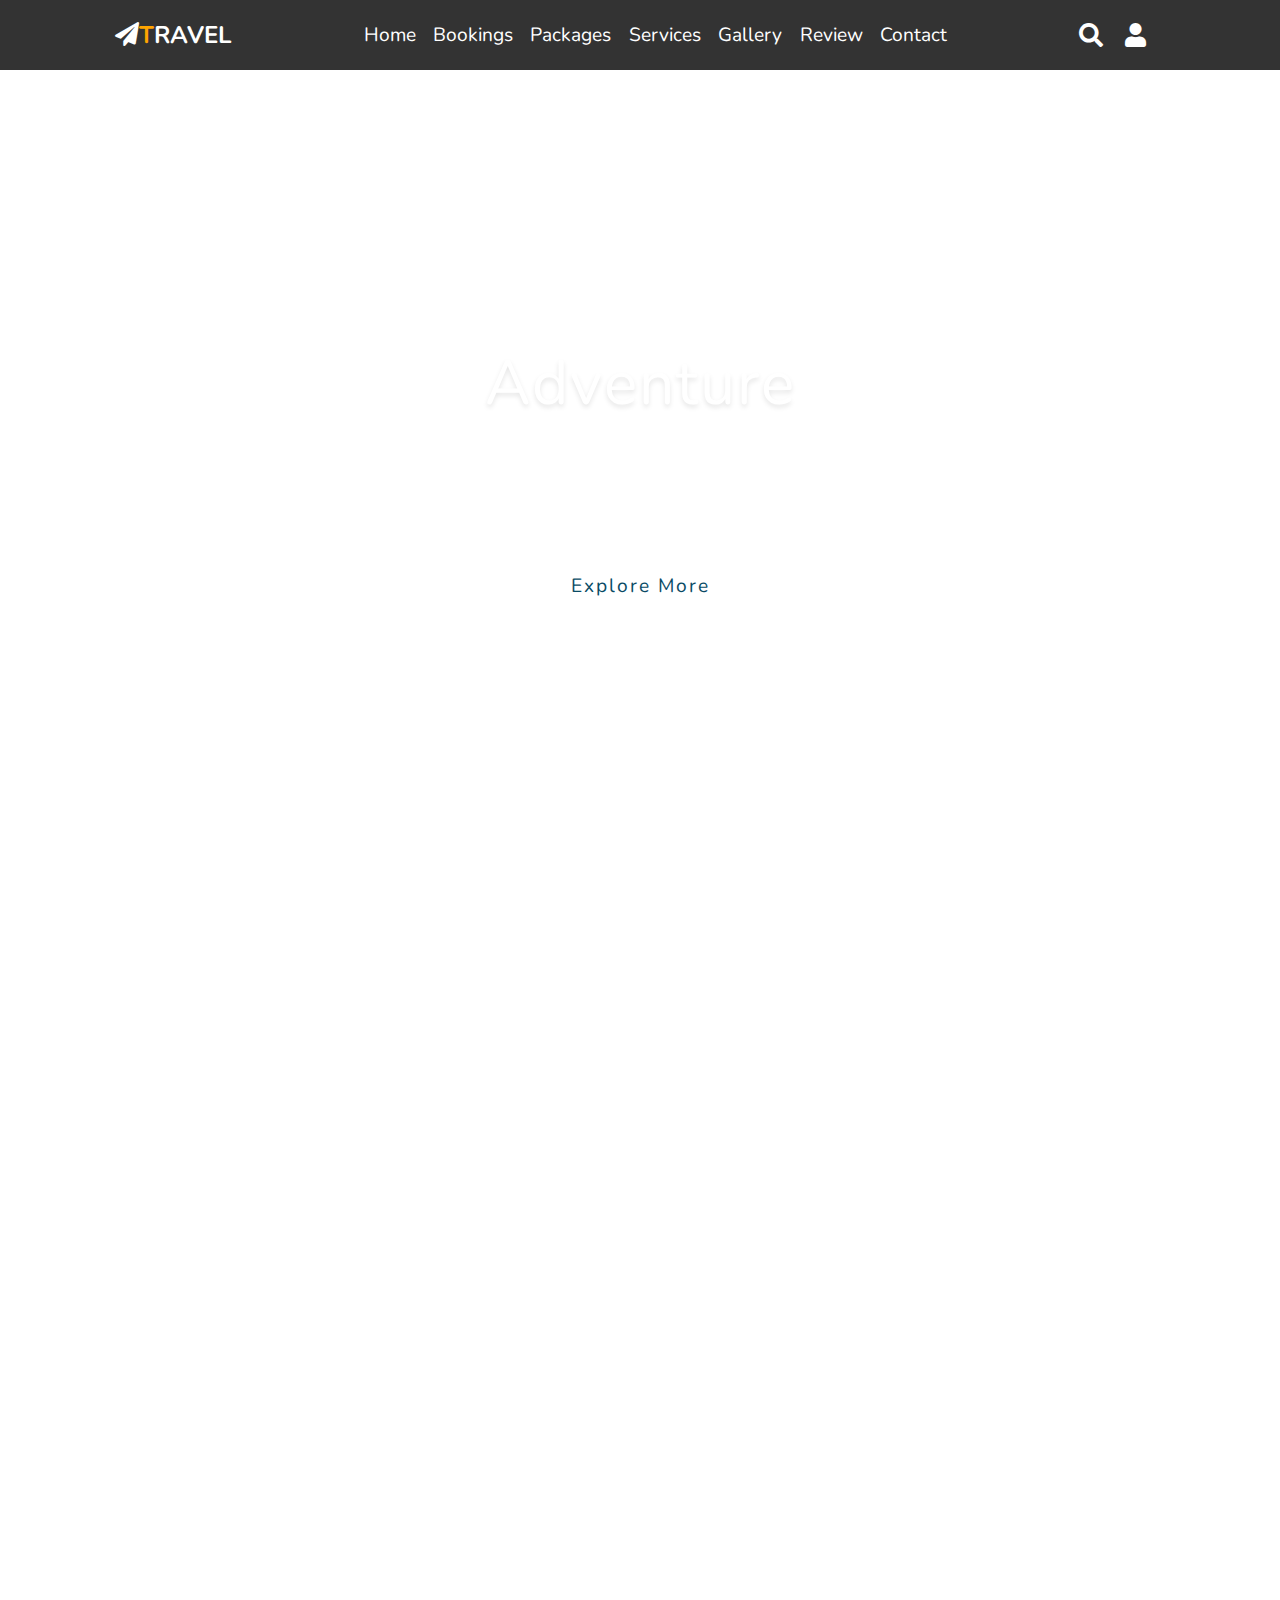
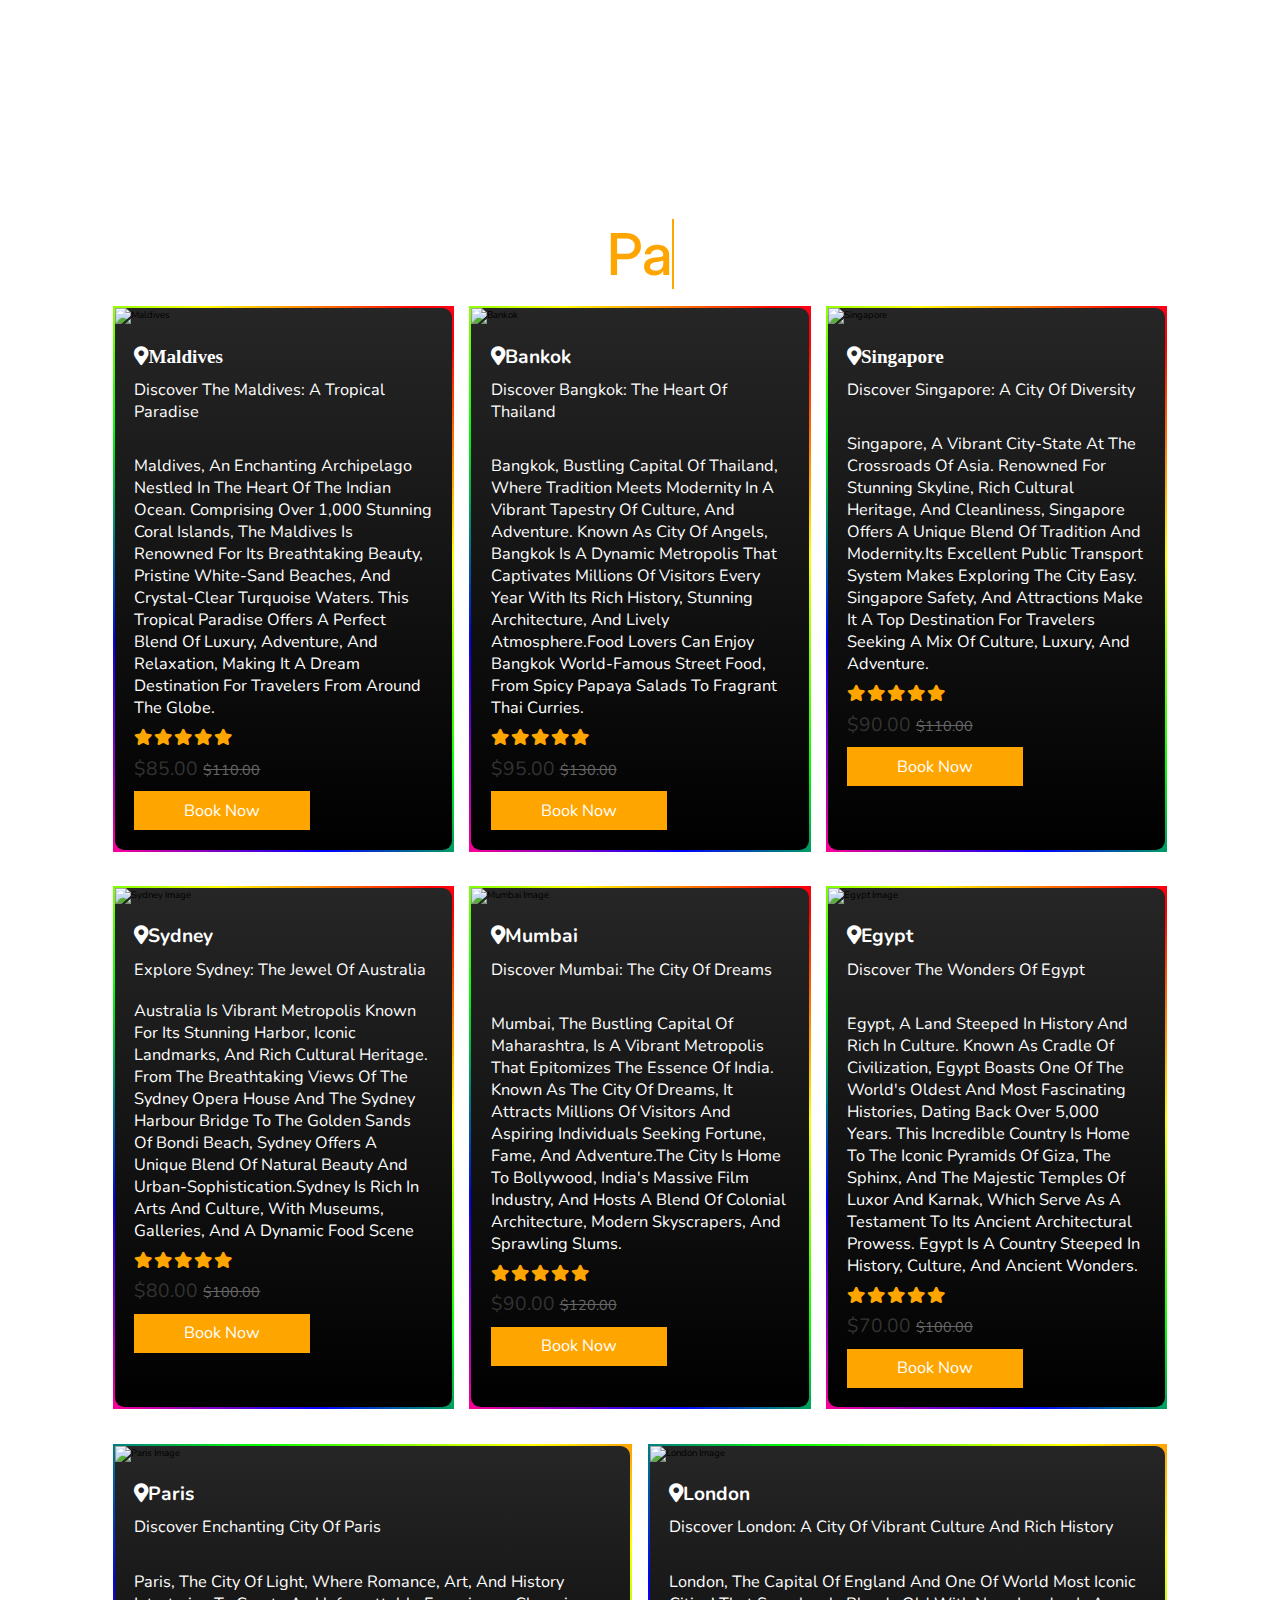
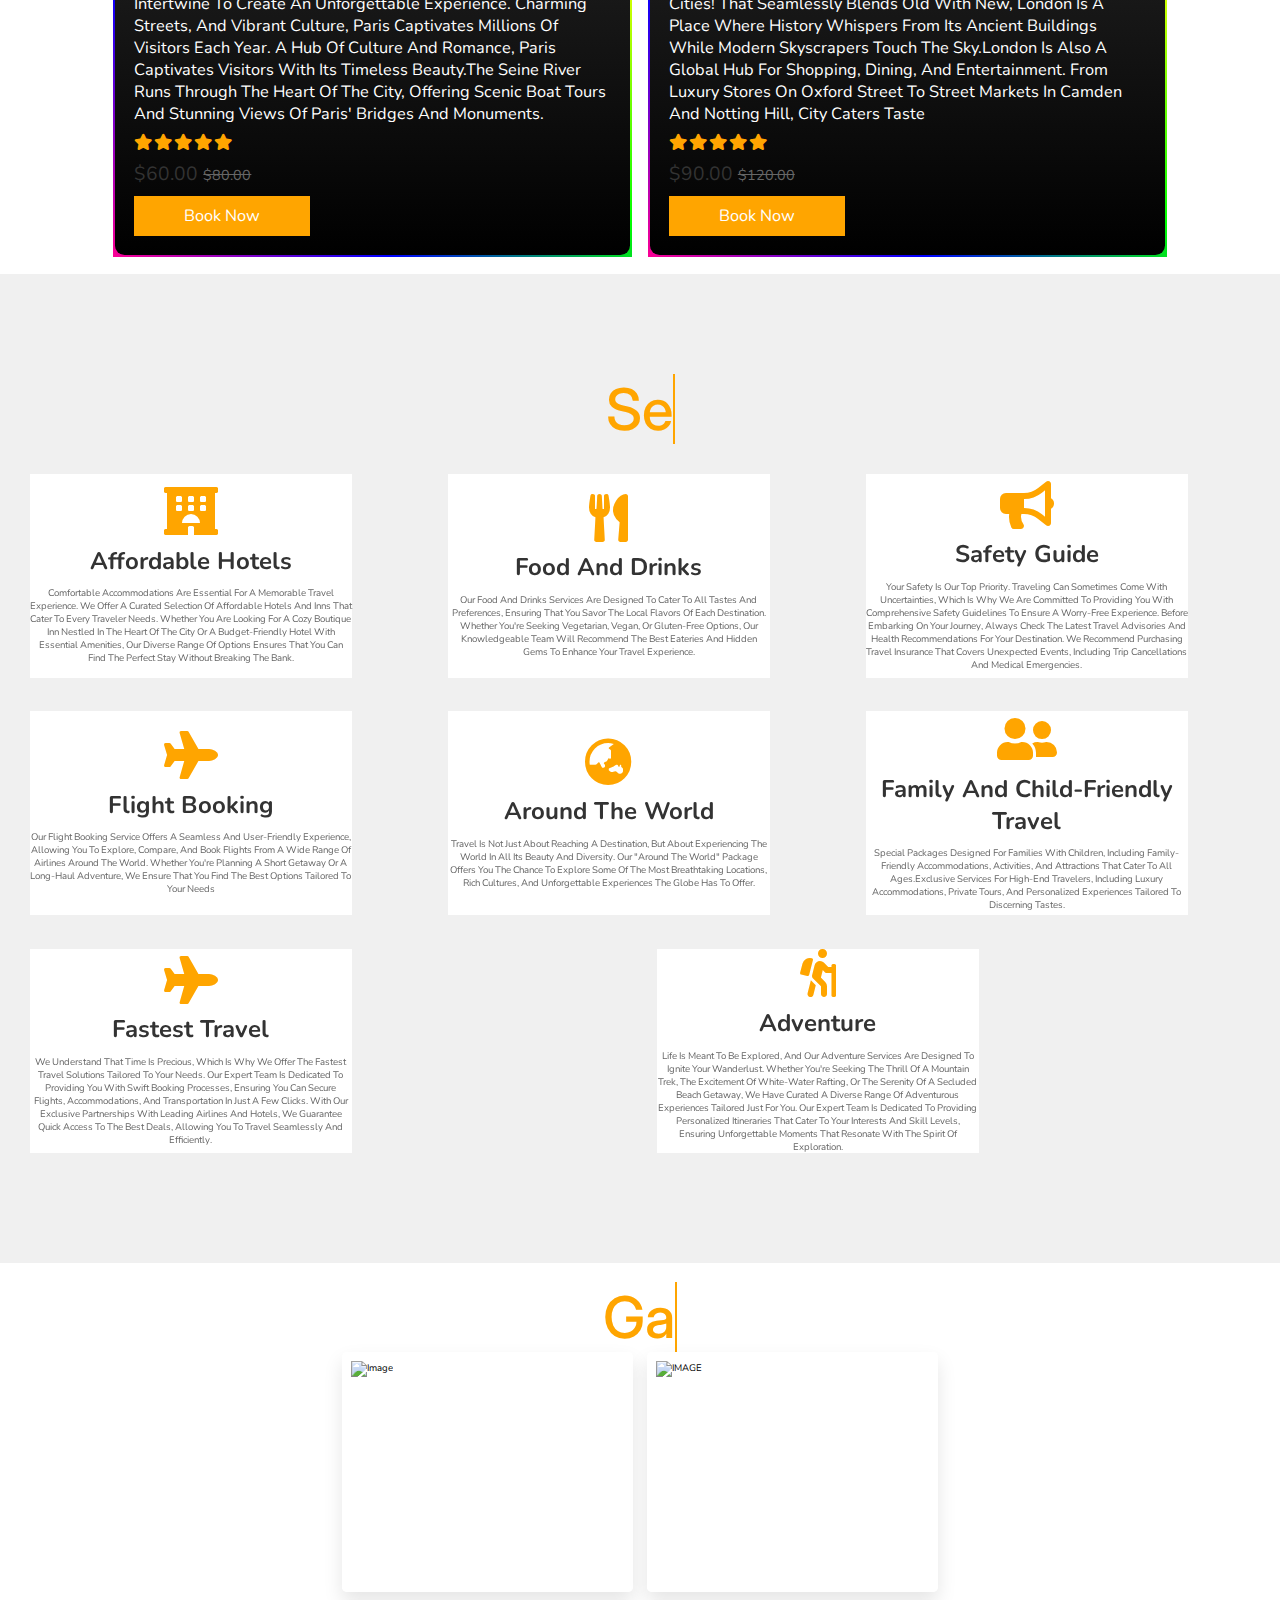
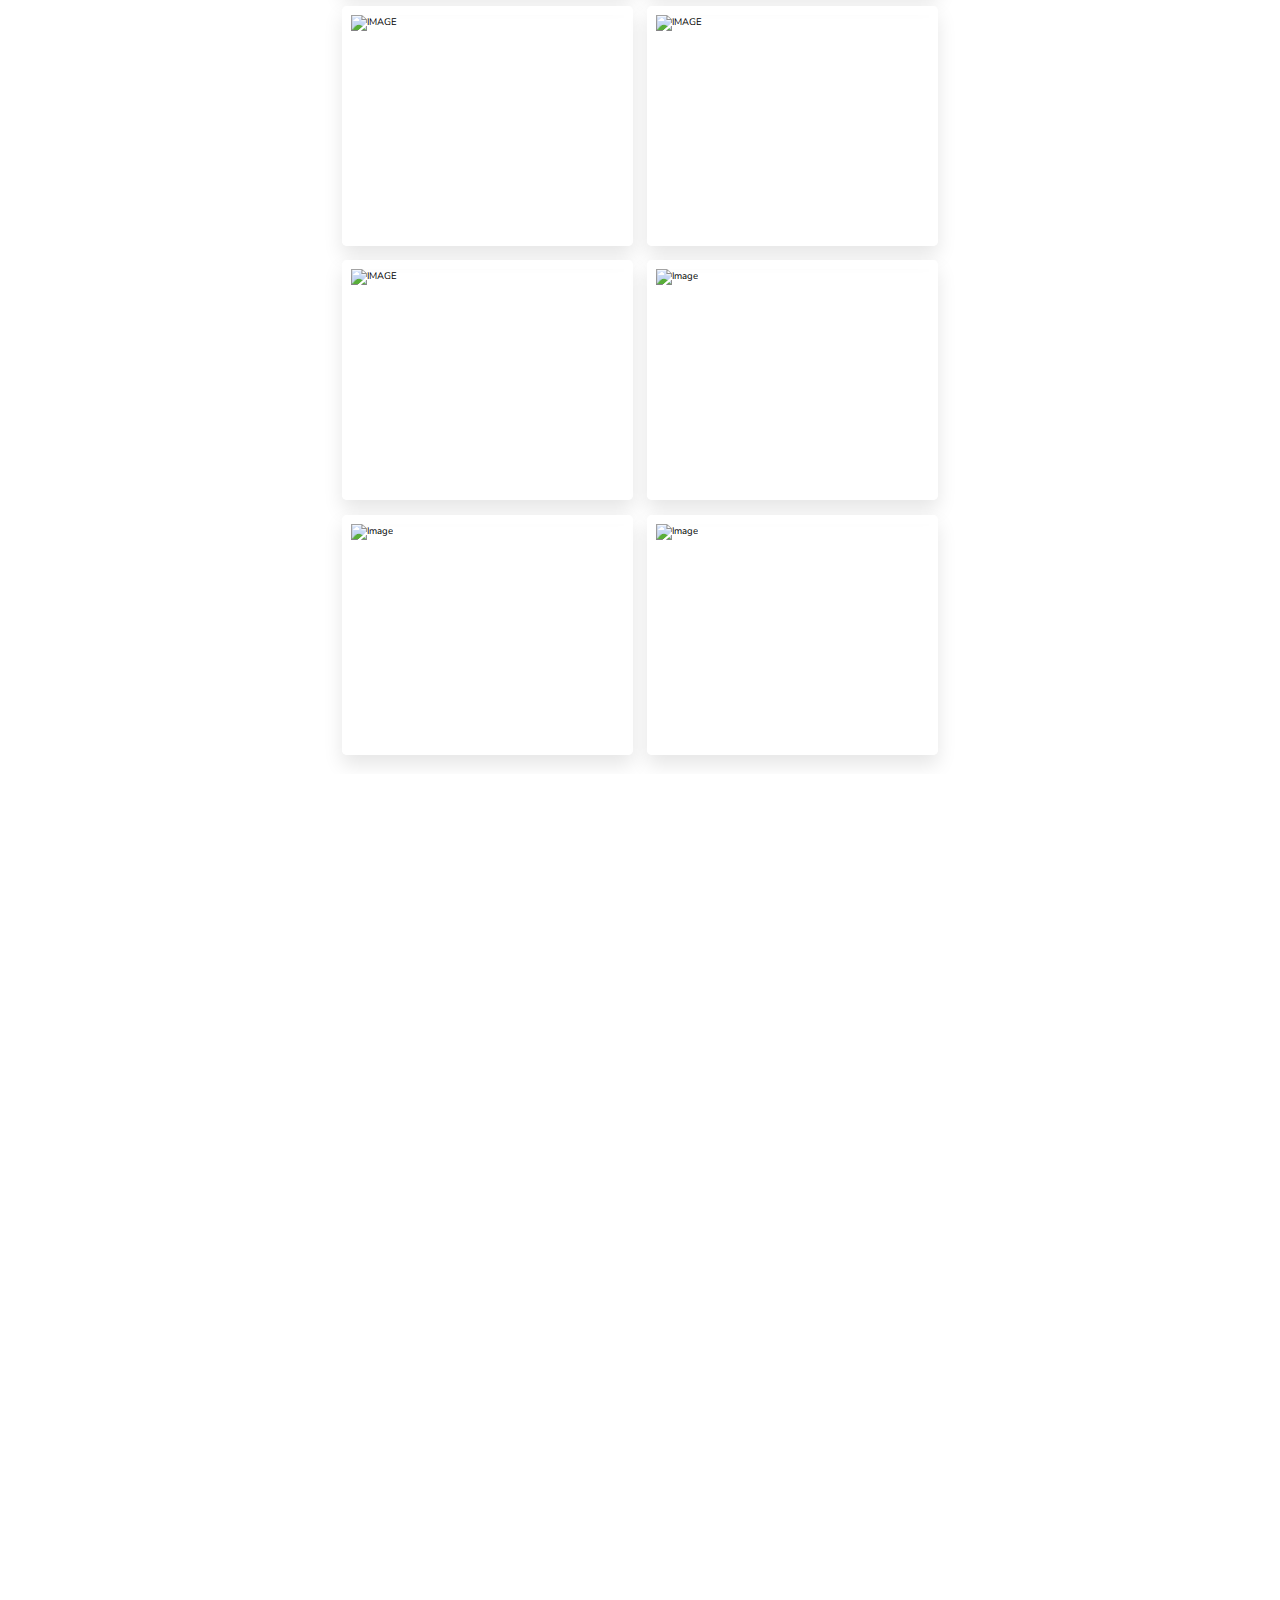
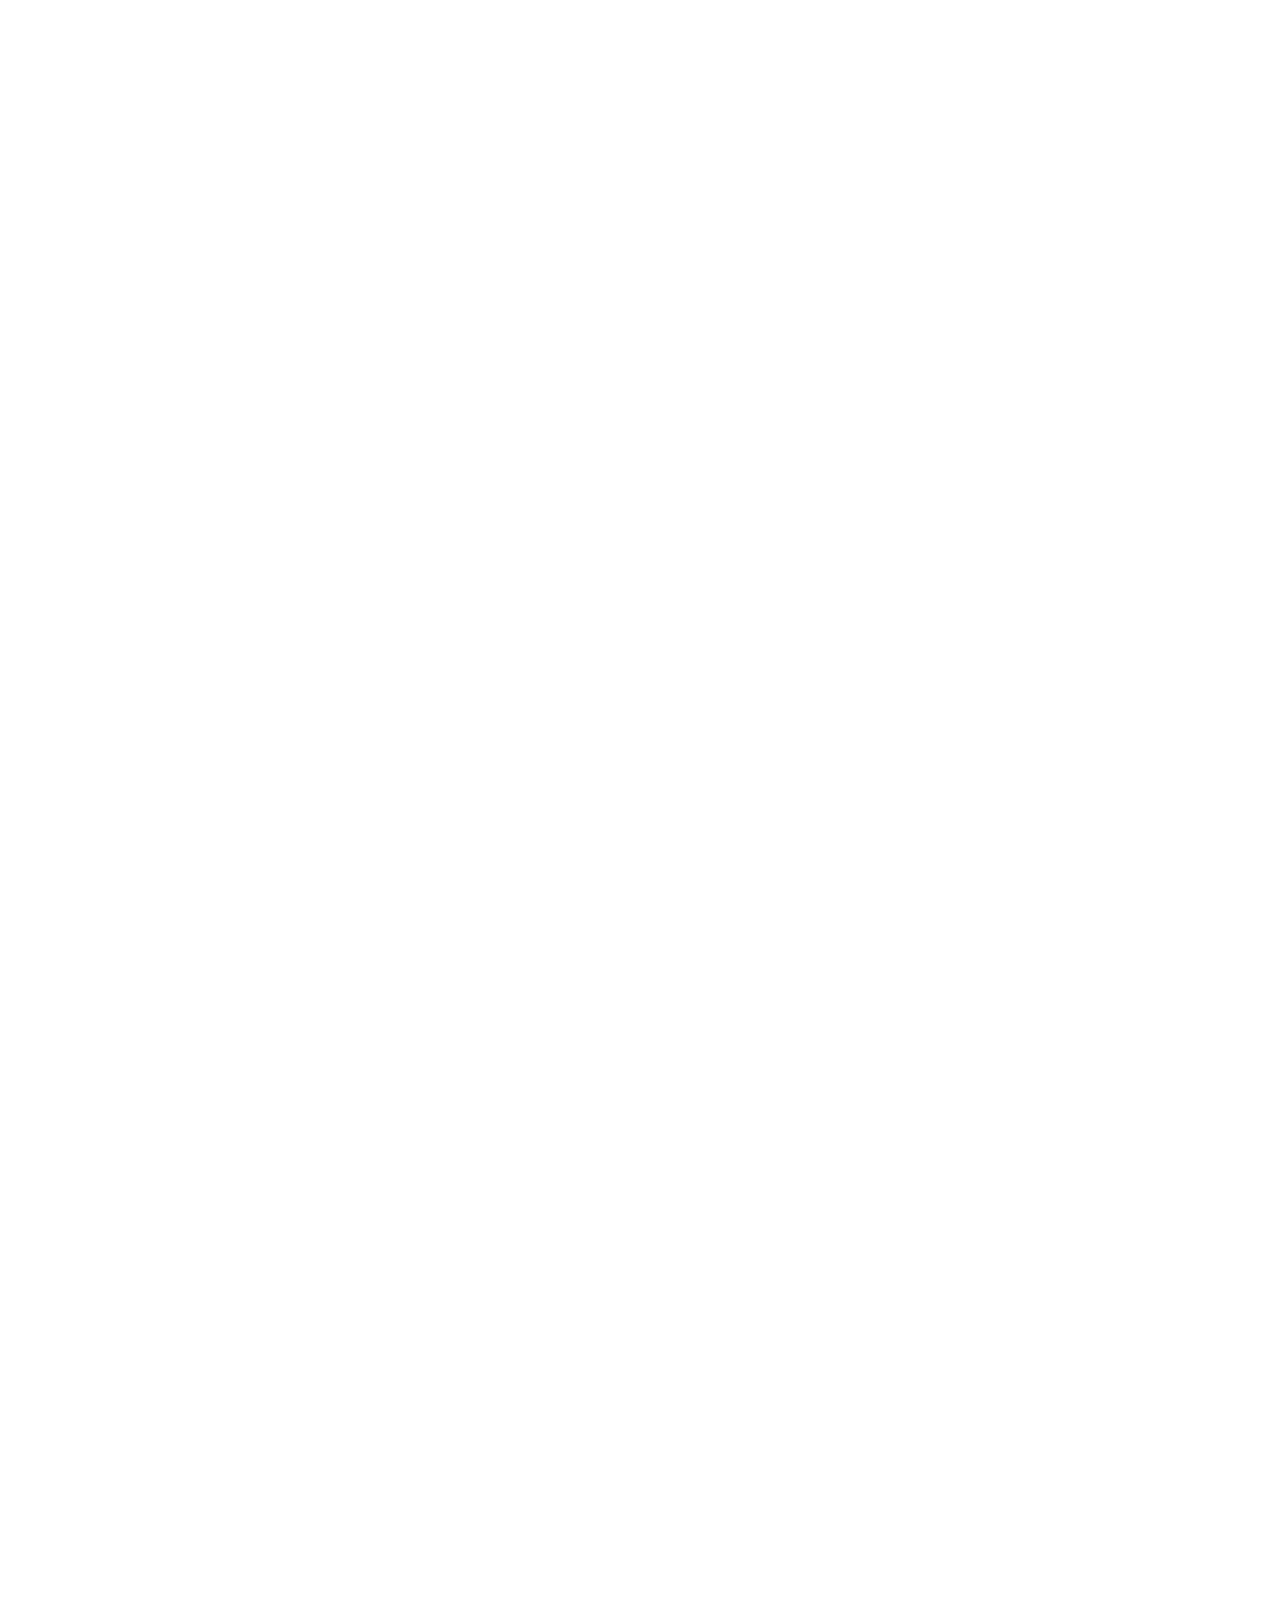
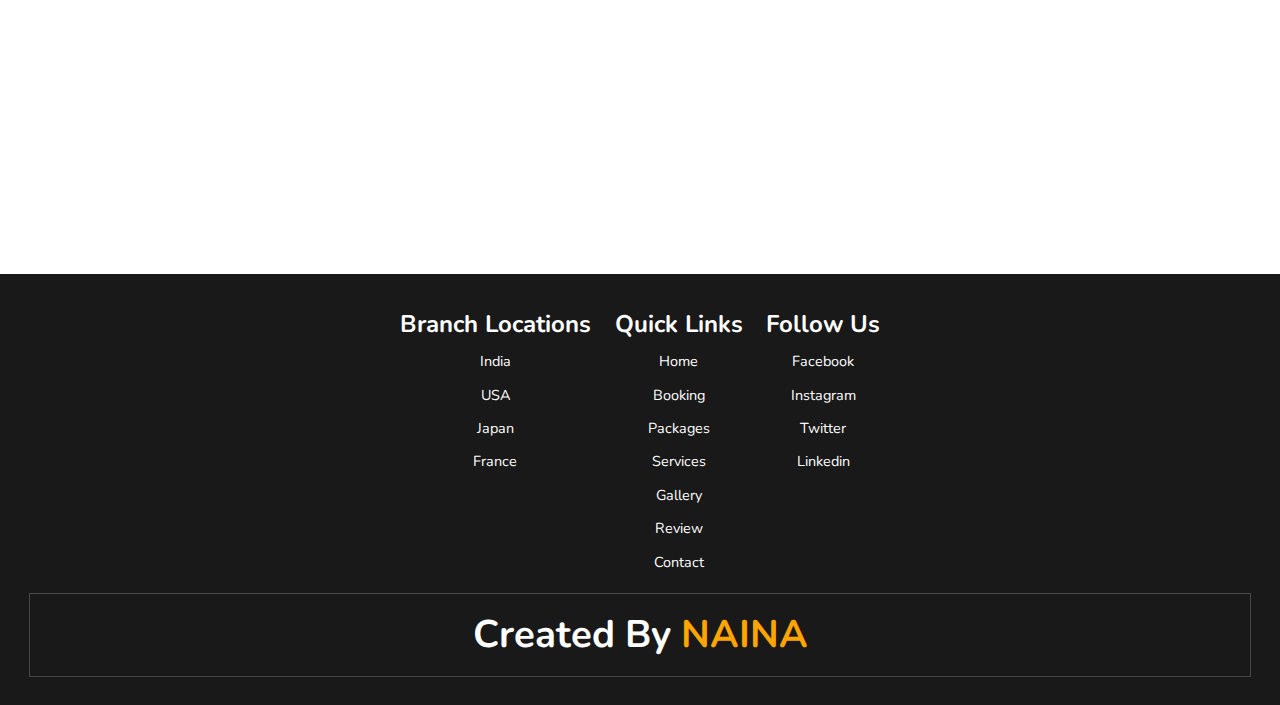
==== commit dba0b4cd: "Update index.html" ====
--- a/index.html
+++ b/index.html
@@ -12,7 +12,7 @@
 <body>
     <header>
         <div id="menu-bar" class="fas fa-bars"></div>
-        <a href="index.html" class="logo"><span>T</span>ravel</a>
+        <a href="index.html" class="logo"><i class="fas fa-paper-plane"></i><span>T</span>ravel</a>
         <nav class="navbar">
             <a href="#home">Home</a>
             <a href="#book">Bookings</a>
@@ -46,27 +46,29 @@
         </form>
     </div>
 
-    <section class="home round" id="home">
+    <section class="home" id="home">
         <div class="content">
             <h3 id = "text">Its time to be more <br> <span> Adventure</span></h3>
-            <img src="./images/bird2.png" alt="bird1" id = "bird1">
-            <img src="./images/bird2.png" alt="bird2" id = "bird2">
-            <img src="./images/Mountain (1).png" alt="forest" id = "forest">
-            <a href="#" id="btn1">Explore more</a>
-            <img src="./images/Trees (1).png" alt="rock" id ="rock">
-            <img src="./images/Trees (1).png" alt="water" id = "water">
+            <img src="../images/bird1.png" alt="bird1" id = "bird1">
+            <img src="../images/bird2.png" alt="bird2" id = "bird2">
+            <img src="../images/Mountain (1).png" alt="forest" id = "forest">
+             <div class="btn-container">
+             <button id = "btn1"> Explore More</button>
+            </div>
+            <img src="../images/Trees (1).png" alt="rock" id ="rock">
+            <img src="../images/Trees (1).png" alt="water" id = "water">
         </div>
         <div id="cursor">
             <h5>Play Animation</h5>
           </div>
     </section>
-    <section class="book round hidden" id="book">
-        <h1 class="heading">
-            <span> Book Now</span>
+    <section class="book hidden" id="book">
+        <h1 class="heading1">
+            <!-- <span> Book Now</span> -->
         </h1>
         <div class="row">
             <div class="image">
-                <img src="./images/image.gif" alt="image">
+                <img src="../images/image.gif" alt="image">
             </div>
 
             <form action="">
@@ -91,14 +93,14 @@
         </div>
     </section>
 
-    <section class="packages round" id="packages">
-        <h1 class="heading">
-           <p> Packages</p>
+    <section class="packages " id="packages">
+        <h1 class="heading2">
+           <!-- <p> Packages</p> -->
         </h1>
 
         <div class="box-container">
             <div class="box">
-                <img src="images/maldives.jpg" alt="maldives">
+                <img src="../images/maldives.jpg" alt="maldives">
                 <div class="content">
                     <h3><i class="fas fa-map-marker-alt">Maldives</i></h3>
                     <p>Discover the Maldives: A Tropical Paradise</p>
@@ -117,7 +119,7 @@
             </div>
 
             <div class="box">
-                <img src="./images/bankok.jpg" alt="bankok">
+                <img src="../images/bankok.jpg" alt="bankok">
                 <div class="content">
                     <h3><i class="fas fa-map-marker-alt"></i>Bankok</h3>
                     <p>Discover Bangkok: The Heart of Thailand</p>
@@ -135,7 +137,7 @@
                 </div>
             </div>
             <div class="box">
-                <img src="./images/Singapore.jpg" alt="Singapore">
+                <img src="../images/Singapore.jpg" alt="Singapore">
                 <div class="content">
                     <h3><i class="fas fa-map-marker-alt">Singapore</i></h3>
                     <p> Discover Singapore: A City of Diversity </p>
@@ -154,11 +156,11 @@
                 </div>
             </div>
             <div class="box">
-                <img src="./images/sydney.jpg" alt="sydney image">
+                <img src="../images/sydney.jpg" alt="sydney image">
                 <div class="content">
                     <h3><i class="fas fa-map-marker-alt"></i>Sydney</h3>
                     <p> Explore Sydney: The Jewel of Australia</p>
-                    <p> Australia is vibrant metropolis known for its stunning harbor, iconic landmarks, and rich cultural heritage. From the breathtaking views of the Sydney Opera House and the Sydney Harbour Bridge to the golden sands of Bondi Beach, Sydney offers a unique blend of natural beauty and urban sophistication.Sydney is rich in arts and culture, with museums, galleries, and a dynamic food scene </p>
+                    <p> Australia is vibrant metropolis known for its stunning harbor, iconic landmarks, and rich cultural heritage. From the breathtaking views of the Sydney Opera House and the Sydney Harbour Bridge to the golden sands of Bondi Beach, Sydney offers a unique blend of natural beauty and urban-sophistication.Sydney is rich in arts and culture, with museums, galleries, and a dynamic food scene </p>
                     <div class="stars">
                         <i class="fas fa-star"></i>
                         <i class="fas fa-star"></i>
@@ -171,7 +173,7 @@
                 </div>
             </div>
             <div class="box">
-                <img src="./images/Mumbai.jpg" alt="mumbai image">
+                <img src="../images/Mumbai.jpg" alt="mumbai image">
                 <div class="content">
                     <h3><i class="fas fa-map-marker-alt"></i>Mumbai</h3>
                     <p> Discover Mumbai: The City of Dreams</p>
@@ -207,7 +209,7 @@
                 </div>
             </div>
             <div class="box">
-                <img src="./images/paris.jpg" alt="paris image">
+                <img src="../images/paris.jpg" alt="paris image">
                 <div class="content">
                     <h3><i class="fas fa-map-marker-alt"></i>Paris</h3>
                     <p> Discover Enchanting City of Paris</p>
@@ -225,12 +227,12 @@
                 </div>
             </div>
             <div class="box">
-                <img src="./images/London.jpg" alt="london image">
+                <img src="../images/London.jpg" alt="london image">
                 <div class="content">
                     <h3><i class="fas fa-map-marker-alt"></i>London</h3>
                     <p>Discover London: A City of Vibrant Culture and Rich History</p>
                     <br>
-                    <p>London, the capital of England and one of the world most iconic cities! A bustling metropolis that seamlessly blends the old with the new, London is a place where history whispers from its ancient buildings while modern skyscrapers touch the sky.London is also a global hub for shopping, dining, and entertainment. From luxury stores on Oxford Street to street markets in Camden and Notting Hill, the city caters taste</p>
+                    <p>London, the capital of England and one of world most iconic cities! That seamlessly blends old with new, London is a place where history whispers from its ancient buildings while modern skyscrapers touch the sky.London is also a global hub for shopping, dining, and entertainment. From luxury stores on Oxford Street to street markets in Camden and Notting Hill, city caters taste</p>
                     <div class="stars">
                         <i class="fas fa-star"></i>
                         <i class="fas fa-star"></i>
@@ -246,52 +248,117 @@
         </div>
     </section>
 
-   <section class="services round hidden" id = "services">
+   <section class="services" id ="services">
     
-    <h1 class="heading">
-        <p>Services</p>
+    <h1 class="heading3">
+        <!-- <p>Services</p> -->
     </h1>
 
     <div class="box-container">
-        <div class="box">
+        <div class="box flip">
+            <div class="flip-card">
+            <div class="flip-front">
             <i class="fas fa-hotel"></i>
             <h3> Affordable hotels</h3>
             <p> comfortable accommodations are essential for a memorable travel experience. We offer a curated selection of affordable hotels and inns that cater to every traveler needs. Whether you are looking for a cozy boutique inn nestled in the heart of the city or a budget-friendly hotel with essential amenities, our diverse range of options ensures that you can find the perfect stay without breaking the bank.</p>
         </div>
-        <div class="box">
-            <i class="fas fa-utensils"></i>
+        <div class="flip-back">
+            <img src="../images/hotel.jpg" alt="hotel">
+        </div>
+        </div>
+       </div>
+            <div class="box flip">
+                <div class="flip-card" id ="flipCard">
+                <div class="flip-front">
+                <i class="fas fa-utensils"></i>
             <h3>Food and Drinks</h3>
             <p> Our food and drinks services are designed to cater to all tastes and preferences, ensuring that you savor the local flavors of each destination. Whether you're seeking vegetarian, vegan, or gluten-free options, our knowledgeable team will recommend the best eateries and hidden gems to enhance your travel experience. </p>
         </div>
-        <div class="box">
+        <div class="flip-back">
+            <img src="../images/food.gif" alt="food">
+        </div>
+     </div>
+    </div>
+    <div class="box flip">
+        <div class="flip-card">
+        <div class="flip-front">
             <i class="fas fa-bullhorn"></i>
             <h3>Safety guide</h3>
-            <p>Your safety is our top priority. Traveling can sometimes come with uncertainties, which is why we are committed to providing you with comprehensive safety guidelines to ensure a worry-free experience. Before embarking on your journey, always check the latest travel advisories and health recommendations for your destination. We recommend purchasing travel insurance that covers unexpected events, including trip cancellations and medical emergencies. Keep important documents, such as your passport and travel insurance policy, in a secure yet accessible place</p>
-        </div>
-        <div class="box">
+            <p>Your safety is our top priority. Traveling can sometimes come with uncertainties, which is why we are committed to providing you with comprehensive safety guidelines to ensure a worry-free experience. Before embarking on your journey, always check the latest travel advisories and health recommendations for your destination. We recommend purchasing travel insurance that covers unexpected events, including trip cancellations and medical emergencies.</p>
+        </div>
+        <div class="flip-back">
+            <img src="../images/safety.jpg" alt="safety">
+        </div>
+        </div>
+    </div>
+        <div class="box flip">
+            <div class="flip-card">
+                <div class="flip-front">
+                    <i class="fas fa-plane"></i>
+                    <h3>Flight Booking</h3>
+            <p>Our flight booking service offers a seamless and user-friendly experience, allowing you to explore, compare, and book flights from a wide range of airlines around the world. Whether you're planning a short getaway or a long-haul adventure, we ensure that you find the best options tailored to your needs</p>
+                </div>
+                <div class="flip-back">
+                    <img src="../images/flight.jpg" alt="flight">
+                </div>
+        </div>
+    </div>
+    <div class="box flip">
+        <div class="flip-card">
+        <div class="flip-front">
             <i class="fas fa-globe-asia"></i>
             <h3>Around the world</h3>
-            <p> We pride ourselves on offering a comprehensive range of services designed to cater to every traveler's needs. Whether you're dreaming of a tropical getaway, an adventurous trek through the mountains, or an enriching cultural experience in a bustling city, our expert team is here to guide you every step of the way. We provide personalized travel planning, including itinerary customization, accommodation bookings, and transportation arrangements, ensuring a seamless journey from start to finish.</p>
-        </div>
-        <div class="box">
+            <p>Travel is not just about reaching a destination, but about experiencing the world in all its beauty and diversity. Our "Around the World" package offers you the chance to explore some of the most breathtaking locations, rich cultures, and unforgettable experiences the globe has to offer.</p>
+        </div>
+        <div class="flip-back">
+            <img src="../images/Around.jpg" alt="around">
+        </div>
+        </div>
+    </div>
+    <div class="box flip">
+        <div class="flip-card">
+        <div class="flip-front">
+            <i class="fas fa-user-friends"></i>
+            <h3> Family and Child-Friendly Travel</h3>
+            <p>Special packages designed for families with children, including family-friendly accommodations, activities, and attractions that cater to all ages.Exclusive services for high-end travelers, including luxury accommodations, private tours, and personalized experiences tailored to discerning tastes.</p>
+        </div>
+        <div class="flip-back">
+            <img src="../images/family.jpg" alt="family">
+        </div>
+        </div>
+    </div>
+         <div class="box flip">
+            <div class="flip-card">
+                <div class="flip-front">
             <i class="fas fa-plane"></i>
             <h3>Fastest travel</h3>
             <p> We understand that time is precious, which is why we offer the fastest travel solutions tailored to your needs. Our expert team is dedicated to providing you with swift booking processes, ensuring you can secure flights, accommodations, and transportation in just a few clicks. With our exclusive partnerships with leading airlines and hotels, we guarantee quick access to the best deals, allowing you to travel seamlessly and efficiently.</p>
         </div>
-        <div class="box">
+        <div class="flip-back">
+            <img src="../images/fastest.jpg" alt="fastest">
+        </div>
+       </div>
+        </div>
+        <div class="box flip">
+            <div class="flip-card">
+                <div class="flip-front">
             <i class="fas fa-hiking"></i>
             <h3>Adventure</h3>
             <p>Life is meant to be explored, and our adventure services are designed to ignite your wanderlust. Whether you're seeking the thrill of a mountain trek, the excitement of white-water rafting, or the serenity of a secluded beach getaway, we have curated a diverse range of adventurous experiences tailored just for you. Our expert team is dedicated to providing personalized itineraries that cater to your interests and skill levels, ensuring unforgettable moments that resonate with the spirit of exploration.</p>
         </div>
+        <div class="flip-back">
+            <img src="../images/adventure.jpg" alt="adventure">
+        </div>
+        </div>
     </div>
    </section>
-   <section class="gallery round" id = "gallery">
-    <h1 class="heading">
-        <span>Gallery</span>
+   <section class="gallery" id = "gallery">
+    <h1 class="heading4">
+        <!-- <span>Gallery</span> -->
     </h1>
     <div class="box-container">
         <div class="box">
-            <img src="./images/santorini.jpg" alt="image">
+            <img src="../images/santorini.jpg" alt="image">
             <div class="content">
                 <h3>Santorini, Greece</h3>
                 <p> Famous for its stunning sunsets, white-washed buildings, and deep blue sea, Santorini is a picturesque island in the Aegean Sea.</p>
@@ -299,7 +366,7 @@
             </div>
         </div>
         <div class="box">
-            <img src="./images/Machu Picchu.jpg" alt="IMAGE">
+            <img src="../images/Machu Picchu.jpg" alt="IMAGE">
             <div class="content">
                 <h3>Machu Picchu, Peru</h3>
                 <p> This ancient Incan city, set high in the Andes Mountains, offers breathtaking views and a glimpse into a fascinating civilization.</p>
@@ -307,25 +374,24 @@
             </div>
         </div>
         <div class="box">
-            <img src="./images/Eiffel Tower.jpg" alt="IMAGE">
-            <div class="content">
-                <h3>The Eiffel Tower, France</h3>
+            <img src="../images/Eiffel Tower.jpg" alt="IMAGE">
+            <div class="content">
+                <h3>Eiffel Tower, France</h3>
                 <p>  A global cultural icon of France, this iron lattice tower offers breathtaking views of Paris.
                 </p>
                 <a href="#" class="btn">See More</a>
             </div>
         </div>
         <div class="box">
-            <img src="./images/Aurora Borealis.jpg" alt="IMAGE">
-            <div class="content">
-                <h3>Aurora Borealis, Norway
-                </h3>
-                <p>  The Northern Lights paint the sky with vibrant colors in a spectacular natural light display visible in Arctic regions.</p>
-                <a href="#" class="btn">See More</a>
-            </div>
-        </div>
-        <div class="box">
-            <img src="./images/Petra.jpg" alt="IMAGE">
+            <img src="../images/Aurora Borealis.jpg" alt="IMAGE">
+            <div class="content">
+                <h3>Aurora Borealis, Norway</h3>
+                <p>Northern Lights paint the sky with vibrant colors in Arctic regions.</p>
+                <a href="#" class="btn">See More</a>
+            </div>
+        </div>
+        <div class="box">
+            <img src="../images/Petra.jpg" alt="IMAGE">
             <div class="content">
                 <h3> Petra, Jordan</h3>
                 <p>An archaeological site famous for its rock-cut architecture and water conduit system, it was once a thriving trading hub.</p>
@@ -333,15 +399,15 @@
             </div>
         </div>
         <div class="box">
-            <img src="./images/Banff National Park.jpg" alt="image">
-            <div class="content">
-                <h3>Banff National Park, Canada</h3>
-                <p> This national park is known for its breathtaking mountain scenery, turquoise lakes, and diverse wildlife.</p>
-                <a href="#" class="btn">See More</a>
-            </div>
-        </div>
-        <div class="box">
-            <img src="./images/Taj Mahal.jpg" alt="image">
+            <img src="../images/Banff National Park.jpg" alt="image">
+            <div class="content">
+                <h3>Banff Park, Canada</h3>
+                <p> It is known for its breathtaking mountain scenery, turquoise lakes, and diverse wildlife.</p>
+                <a href="#" class="btn">See More</a>
+            </div>
+        </div>
+        <div class="box">
+            <img src="../images/Taj Mahal.jpg" alt="image">
             <div class="content">
                 <h3>Taj Mahal, India</h3>
                 <p> An iconic symbol of love, this white marble mausoleum is renowned for its stunning architecture and beautiful gardens.</p>
@@ -349,142 +415,184 @@
             </div>
         </div>
         <div class="box">
-            <img src="./images/Grand Canyon.jpg" alt="image">
-            <div class="content">
-                <h3>Grand Canyon, USA
-                </h3>
-                <p>Known for its immense size and intricate landscapes, the Grand Canyon offers stunning vistas and opportunities for outdoor adventures.
-                </p>
+            <img src="../images/Grand Canyon.jpg" alt="image">
+            <div class="content">
+                <h3>Grand Canyon, USA</h3>
+                <p>Known for its immense size and intricate landscapes, Grand Canyon offers stunning vistas and adventures.</p>
                 <a href="#" class="btn">See More</a>
             </div>
         </div>
     </div>
    </section> 
-   <section class="review round" id = "review">
-    <h1 class="heading">
-        <span>Review</span>
+   <section class="imagesM" id = "imagesM">
+    <!-- <h3 class="heading">
+        More Images
+    </h3> -->
+    <div >
+        <img src="../images/imageM1.jpg" data-index="0" data-status="inactive" alt="image1" class="imagesMORE">
+        <img src="../images/imageM2.jpg" data-index="1" data-status="inactive" alt="image2" class="imagesMORE">
+        <img src="../images/imageM3.jpg" data-index="2" data-status="inactive" alt="image3" class="imagesMORE">
+        <img src="../images/imageM4.webp" data-index="3" data-status="inactive" alt="image4" class="imagesMORE">
+        <img src="../images/imageM5.jpg" data-index="4" data-status="inactive" alt="image5" class="imagesMORE">
+        <img src="../images/imageM6.jpg" data-index="5" data-status="inactive" alt="image6" class="imagesMORE">
+        <img src="../images/imageM7.jpg" data-index="6" data-status="inactive" alt="image7" class="imagesMORE">
+        <img src="../images/imageM8.jpg" data-index="7" data-status="inactive" alt="image8"  class="imagesMORE">
+        <img src="../images/imageM9.jpg" data-index="8" data-status="inactive" alt="image9"  class="imagesMORE">
+        <img src="../images/imageM10.webp" data-index="9" data-status="inactive" alt="image10"  class="imagesMORE">
+    </div>
+   </section>
+   <section class="review hidden" id = "review">
+    <h1 class="heading5">
+        <!-- <span>Review</span> -->
     </h1>
-    <div class="review-slider">
+        
+        <div class="review-slider">
+            <button class="prev" onclick="moveSlide(-1)">&#10094;</button>
+            <div class="content">
+                <div class="slider expanded">
+                    <div class="box">
+                        <img src="../images/review2.jpg" alt="review1" class="reviewer">
+                        <h3>Sarah Thompson</h3>
+                        <p>"I had the most amazing experience with this travel agency! They organized everything perfectly, and I felt like I was on a dream vacation in Bali."</p>
+                        <div class="stars">
+                            <i class="fas fa-star"></i>
+                            <i class="fas fa-star"></i>
+                            <i class="fas fa-star"></i>
+                            <i class="fas fa-star"></i>
+                            <i class="fas fa-star"></i>
+                        </div>
+                    </div>
+                </div>
+                <div class="slider">
+                    <div class="box">
+                        <img src="../images/review3.jpg" alt="review2" class="reviewer">
+                        <h3>James Wilson</h3>
+                        <p>"The team was incredibly helpful in planning our family trip to Europe. Every detail was taken care of, and we made memories that will last a lifetime!"</p>
+                        <div class="stars">
+                            <i class="fas fa-star"></i>
+                            <i class="fas fa-star"></i>
+                            <i class="fas fa-star"></i>
+                            <i class="fas fa-star"></i>
+                            <i class="fas fa-star"></i>
+                        </div>
+                    </div>
+                </div>
+                <div class="slider">
+                    <div class="box">
+                        <img src="../images/review1.jpg" alt="review3" class="reviewer">
+                        <h3>John Deo</h3>
+                        <p>"I was blown away by the efficiency and support provided by this agency. Our trip to Japan was well-organized and full of great experiences!"</p>
+                        <div class="stars">
+                            <i class="fas fa-star"></i>
+                            <i class="fas fa-star"></i>
+                            <i class="fas fa-star"></i>
+                            <i class="fas fa-star"></i>
+                            <i class="fas fa-star"></i>
+                        </div>
+                    </div>
+                </div>
+                <div class="slider">
+                    <div class="box">
+                        <img src="../images/review 1.jpg" alt="review4" class="reviewer">
+                        <h3>Emily Johnson</h3>
+                        <p>"I have traveled with many agencies before, but this one stands out. Their personalized service and attention to detail are unmatched. Highly recommend!"</p>
+                        <div class="stars">
+                            <i class="fas fa-star"></i>
+                            <i class="fas fa-star"></i>
+                            <i class="fas fa-star"></i>
+                            <i class="fas fa-star"></i>
+                            <i class="fas fa-star"></i>
+                        </div>
+                    </div>
+                </div>
+                <div class="slider">
+                    <div class="box">
+                        <img src="../images/review4.jpg" alt="review5" class="reviewer">
+                        <h3>Michael Brown</h3>
+                        <p>"From the first inquiry to our return home, everything was seamless. The tour guides were knowledgeable and friendly. Can't wait to book again!"</p>
+                        <div class="stars">
+                            <i class="fas fa-star"></i>
+                            <i class="fas fa-star"></i>
+                            <i class="fas fa-star"></i>
+                            <i class="fas fa-star"></i>
+                            <i class="fas fa-star"></i>
+                        </div>
+                    </div>
+                </div>
+                <div class="slider">
+                    <div class="box">
+                        <img src="../images/review5.jpg" alt="review6" class="reviewer">
+                        <h3>Karan</h3>
+                        <p>"An amazing experience! The team took the time to understand what we wanted, and they delivered an incredible trip to the Maldives."</p>
+                        <div class="stars">
+                            <i class="fas fa-star"></i>
+                            <i class="fas fa-star"></i>
+                            <i class="fas fa-star"></i>
+                            <i class="fas fa-star"></i>
+                            <i class="fas fa-star"></i>
+                        </div>
+                    </div>
+                </div>
+            </div>
+            <button class="next" onclick="moveSlide(1)">&#10095;</button>
+        </div>
+    </section>
+   <section class="contact hidden">
+    <h1 class="heading6">
+        <!-- <span>Contact</span> -->
+    </h1>
+    <img src="../images/contact.jpg" alt="image">
+    <div class="row">
         <div class="content">
-            <div class="slider expanded">
-                <div class="box">
-                    <img src="./images/review2.jpg" alt="review1" class="reviewer">
-                    <h3>Sarah Thompson</h3>
-                    <p>"I had the most amazing experience with this travel agency! They organized everything perfectly, and I felt like I was on a dream vacation in Bali."</p>
-                    <div class="stars">
-                        <i class="fas fa-star"></i>
-                        <i class="fas fa-star"></i>
-                        <i class="fas fa-star"></i>
-                        <i class="fas fa-star"></i>
-                        <i class="fas fa-star"></i>
-                    </div>
-                </div>
-            </div>
-            <div class="slider">
-                <div class="box">
-                    <img src="images/review3.jpg" alt="review2" class="reviewer">
-                    <h3> James Wilson</h3>
-                    <p>"The team was incredibly helpful in planning our family trip to Europe. Every detail was taken care of, and we made memories that will last a lifetime!"</p>
-                    <div class="stars">
-                        <i class="fas fa-star"></i>
-                        <i class="fas fa-star"></i>
-                        <i class="fas fa-star"></i>
-                        <i class="fas fa-star"></i>
-                        <i class="fas fa-star"></i>
-                    </div>
-                </div>
-            </div>
-            <div class="slider">
-                <div class="box">
-                    <img src="./images/review1.jpg" alt="review3" class="reviewer">
-                    <h3>John deo</h3>
-                    <p>"I was blown away by the efficiency and support provided by this agency. Our trip to Japan was well-organized and full of great experiences!"</p>
-                    <div class="stars">
-                        <i class="fas fa-star"></i>
-                        <i class="fas fa-star"></i>
-                        <i class="fas fa-star"></i>
-                        <i class="fas fa-star"></i>
-                        <i class="fas fa-star"></i>
-                    </div>
-                </div>
-            </div>
-            <div class="slider">
-                <div class="box">
-                    <img src="./images/review 1.jpg" alt="review4" class="reviewer" >
-                    <h3>Emily Johnson</h3>
-                    <p>I have traveled with many agencies before, but this one stands out. Their personalized service and attention to detail are unmatched. Highly recommend!"</p>
-                    <div class="stars">
-                        <i class="fas fa-star"></i>
-                        <i class="fas fa-star"></i>
-                        <i class="fas fa-star"></i>
-                        <i class="fas fa-star"></i>
-                        <i class="fas fa-star"></i>
-                    </div>
-                </div>
-            </div>
-            <div class="slider">
-            <div class="box">
-                <img src="./images/review4.jpg" alt="review5" class="reviewer">
-                <h3>Michael Brown </h3>
-                <p>"From the first inquiry to our return home, everything was seamless. The tour guides were knowledgeable and friendly. Can't wait to book again!"</p>
-                <div class="stars">
-                    <i class="fas fa-star"></i>
-                    <i class="fas fa-star"></i>
-                    <i class="fas fa-star"></i>
-                    <i class="fas fa-star"></i>
-                    <i class="fas fa-star"></i>
-                </div>
-            </div>
-        </div>
-        <div class="slider">
-                <div class="box">
-                    <img src="./images/review5.jpg" alt="review6" class="reviewer">
-                    <h3> Karan </h3>
-                    <p>"An amazing experience! The team took the time to understand what we wanted, and they delivered an incredible trip to the Maldives."</p>
-                    <div class="stars">
-                        <i class="fas fa-star"></i>
-                        <i class="fas fa-star"></i>
-                        <i class="fas fa-star"></i>
-                        <i class="fas fa-star"></i>
-                        <i class="fas fa-star"></i>
-                    </div>
-                </div>
-            </div>
-        </div>
-        <button class="prev" onclick="moveSlide(-1)">&#10094;</button>
-        <button class="next" onclick="moveSlide(1)">&#10095;</button>
-    </div>
-   </section>
-   <section class="contact round">
-    <h1 class="heading">
-        <span>Contact</span>
-    </h1>
-
-    <div class="row">
-        <div class="image">
-            <img src="./images/contact.jpg" alt="image">
-        </div>
+        <div class="image left-side">
+             <div class="address details">
+                <i class="fas fa-map-marker-alt"></i>
+                <div class="topic">Address</div>
+                <div class="text-one"> 198 West 21th street</div>
+                <div class="text-two">suite 721 New York NY 10016</div>
+             </div>
+             <div class="phone details">
+                <i class="fas fa-phone-alt"></i>
+                <div class="topic">Phone</div>
+                <div class="text-one">+0098 2355 98</div>
+                <div class="text-two">+0096 3435 5678</div>
+             </div>
+             <div class="email details">
+                <i class="fas fa-envelope"></i>
+                <div class="topic">Email</div>
+                <div class="text-one">abc@yoursite.com</div>
+                <div class="text-two">info.abc@yoursite.com</div>
+             </div>
+        </div>
+        <div class="right-side">
+            <div class="topic-text">Send us a message</div>
+      
         <form>
+            
             <div class="inputBox">
                <input type="text" placeholder="name" required="required">
+               </div>
+               <div class="inputBox">
                 <input type="email" placeholder="email" required="required">
             </div>
             <div class="inputBox">
                 <input type="tel" placeholder="number" required="required">
+            </div>
+            <div class="inputBox">
                 <input type="text"  placeholder="subject" required="required">
-
             </div>
             <textarea placeholder="message" cols="30" rows="10"></textarea>
+            <div class="button">
             <input type="submit" class="btn" id="send message">
+        </div>
         </form>
     </div>
+    </div>
+</div>
+   
    </section>
    <footer class="round">
     <div class="box-container">
-        <div class="box">
-            <h3> About us</h3>
-            <p> Our Agency is dedicated to creating unforgettable travel experiences tailored to your unique preferences. With our team of passionate travel experts, we curate personalized itineraries that cater to your desires—whether it’s a relaxing beach getaway, an adventurous trek, or an immersive cultural experience. Let us help you explore the world one destination at a time!</p>
-        </div>
         <div class="box">
             <h3>Branch Locations</h3>
             <a href="#">India</a>
--- a/index.css
+++ b/index.css
@@ -40,6 +40,7 @@
     display: flex;
     align-items: center;
     justify-content: center;
+    flex-direction: column;
     flex-flow: column;
     position: relative;
 }
@@ -77,7 +78,18 @@
     line-height: 3rem;
     z-index: 100;
     font-weight: 600;
-}
+    animation: fadeInText 2s ease-in-out forwards;
+}
+@keyframes fadeInText {
+    0% {
+         opacity: 0; 
+         transform: translateY(20px);
+         }
+    100% { 
+        opacity: 1; 
+        transform: translateY(0); 
+    }
+  }
 .home .content #text span{
     font-size: 6.5rem;
     letter-spacing: 2px;
@@ -95,12 +107,18 @@
     color: #094b65;
     background: #fff;
     z-index: 10;
-    font-size: 2.5rem;
+    font-size: 2rem;
     border: 0.1rem solid white;
-
-}
-
-#cursor {
+     width: 25rem; 
+     flex-wrap: nowrap;
+     padding: 1rem 2rem;
+}
+.btn-container {
+    display: flex;           
+    justify-content: center; 
+    align-items: center;       
+}
+.home #cursor {
     height: 5vw;
     width: 5vw;
     background-color: rgb(35, 35, 34);
@@ -114,12 +132,12 @@
     align-items: center;
     justify-content: center;
     transform: translate(-50%, -50%);
-    transition: transform 0.2s ease, background-color 0.3s ease; 
+    transition: transform 0.2s ease, opacity 0.3s ease; 
     flex-wrap: wrap;
-    will-change: transform; 
-}
-
-#cursor:hover {
+    
+}
+
+.home #cursor:hover {
     transform: translate(-50%, -50%) scale(1.2); 
     background-color: rgb(70, 70, 70); 
     animation: bounce 0.5s; 
@@ -130,19 +148,19 @@
         transform: translate(-50%, -50%) scale(1);
     }
     40% {
-        transform: translate(-50%, -50%) scale(1.1); /* Scale up */
+        transform: translate(-50%, -50%) scale(1.1); 
     }
     60% {
-        transform: translate(-50%, -50%) scale(1.05); /* Slightly scale down */
-    }
-}
-
-#cursor h5{
+        transform: translate(-50%, -50%) scale(1.05); 
+    }
+}
+
+.home #cursor h5{
     font-size: 1.2vw;
     font-weight: 200;
 } 
 header{
-    position: absolute;
+    position: fixed;
     top:0;
     left: 0;
     right: 0;
@@ -153,8 +171,16 @@
     justify-content: space-between;
     padding: 2rem 9%;
     transition: 0.5s ease;
-
-}
+    animation: slideInHeader 1s ease forwards;
+}
+@keyframes slideInHeader {
+    0% { 
+        transform: translateY(-100%);
+     }
+    100% { 
+        transform: translateY(0); 
+    }
+  }
 header .navbar.active{
     clip-path: polygon(0 0,100% 0, 100% 100%, 0 100%);
 }
@@ -257,16 +283,20 @@
     min-height: 100vh;
     width:100%;
     background: rgba(0,0,0,0.7);
-    /* display: flex; */
     align-items: center;
     justify-content: center;
     z-index: 10000;
+    opacity: 0;
+    transition: opacity 0.5s ease;
+    visibility: hidden;
 }
 .login-form-container.active{
    top:0;  
    display: flex;
    align-items: center;
    justify-content: center;
+   opacity: 1;
+   visibility: visible;
 }
 .login-form-container form{
     margin:2rem;
@@ -357,40 +387,20 @@
     cursor: pointer;
     display: none;
 }
-
-.heading{ 
+h1{ 
     font-size: 6rem;
-    font-family: Inter;
-    color: transparent;
-    -webkit-text-stroke: 0.2vw #ffa500;
+    font-family: 'Inter';
+    color: #ffa500;
     position: relative;
     font-weight: lighter;
 }
-
-.heading::before{
-    content: attr(h1);
-    position:absolute;
-    width: 100%;
-    height: 100%;
-    overflow:hidden;
-    color: #ffa500;
-    -webkit-text-stroke: 0vw #ffa500;
-    border-right: 8px solid #ffa500;
-    animation: animation 6s linear infinite;
-    
-}
-.heading:hover::before{
-    width:100%;
-    filter: drop-shadow(0 0 2rem #ffa500);
-}
-@keyframes animation{
-    0%, 10%, 100%{
-        width:0;
-    }
-    70%, 90%{
-        width:100%;
-    }
-}
+.book .heading1{
+    display: inline-block;
+    border-right: 2px solid #ffa500;
+    animation: blink 5s step-end infinite;
+    font-weight: 500;
+}
+
 .book .row{
     display: flex;
     flex-wrap: wrap;
@@ -402,15 +412,14 @@
     flex: 1 1 40rem;
 }
 
-.book .row .image{
-    flex: 1 1 40rem;
-}
+
 .book .row .image img{
     width: 100%;
 }
 
 .book .row form{
     flex: 1 1 40rem;
+    flex-wrap: wrap;
     padding: 2rem;
     box-shadow: 0 1rem 2rem rgba(0,0,0,0.1);
     align-items: center;
@@ -435,7 +444,12 @@
     color: #666;
     
 }
-
+.packages .heading2{
+    display: inline-block;
+    border-right: 2px solid #ffa500;
+    animation: blink 5s step-end infinite;
+    font-weight: 500;
+}
 .packages .box-container{
     display: flex;
     flex-wrap: wrap;
@@ -488,9 +502,7 @@
     font-size: 2rem;
     color: white;
 }
-.packages .box-container .box .content h3{
-   color: #ffa500;
-}
+
 .packages .box-container .box .content p{
     font-size: 1.7rem;
     color: white;
@@ -514,6 +526,12 @@
    position: relative;
    background-color: #f0f0f0;
    padding: 100px 20px;
+}
+.services .heading3{
+    display: inline-block;
+    border-right: 2px solid #ffa500;
+    animation: blink 5s step-end infinite;
+    font-weight: 500;
 }
 .services .box-container{
     display: flex;
@@ -539,14 +557,71 @@
     color: #333;
 }
 
-.services .box-container .box h4{
-    font-size: 1.5rem;
+.services .box-container .box p{
+    font-size: 1rem;
     color: #666;
     padding: 1rem 0;
 }
 
 .services .box-container .box:hover{
     box-shadow: 0 1rem 2rem rgba(0, 0, 0,0.5);
+}
+.flip {
+    perspective: 1000px;
+}
+
+.flip .flip-card {
+    position: relative;
+    width: 322px; 
+    height: 204px;  
+    transition: transform 0.6s;
+    transform-style: preserve-3d;
+    z-index: 1;
+}
+
+.flip .flip-card:hover {
+    transform: rotateY(180deg);
+}
+
+.flip .flip-front,
+.flip .flip-back {
+    position: absolute;
+    width: 100%;
+    height: 100%;
+    backface-visibility: hidden;
+    display: flex;
+    justify-content: center;
+    align-items: center;
+    flex-direction: column;
+    color: white;
+}
+
+.flip-front {
+    background-color: #fff; 
+}
+
+.flip-back {
+    background-color: #333; 
+    transform: rotateY(180deg);
+    z-index: -1; 
+}
+
+
+.flip-back img {
+    max-width: 100%;
+    border-radius: 0.5rem;  
+    max-height: 100%;
+    object-fit: cover; 
+}
+.flipped {
+    transform: rotateY(180deg);
+     }
+
+.gallery .heading4{
+    display: inline-block;
+    border-right: 2px solid #ffa500;
+    font-weight: 500;
+    
 }
 
 .gallery .box-container{
@@ -568,8 +643,12 @@
     height: 100%;
     width: 100%;
     object-fit: cover;
-
-}
+    overflow: hidden;
+}
+.gallery .box-container .box:hover img {
+    transform: scale(1.1);
+    transition: transform 0.5s ease-in-out;
+  }
 .gallery .box-container .box .content{
     position: absolute;
     top: -110%;
@@ -587,6 +666,7 @@
 
 }
 
+
 .gallery .box-container .box .content p{
     font-size: 1.5rem;
     color: #fff; 
@@ -595,26 +675,48 @@
 
 .gallery .box-container .box:hover .content{
     top:0;
-}
-.review{
-    text-align: center;
-    padding: 2rem 0;
-}
-.review .review-slider{
-    position: relative;
-    max-width:100%;
-    min-height: 28rem;
-    box-shadow: 0 0 8px ;
-    margin: auto;
-    overflow: hidden;
-    flex-wrap: wrap;
-}
-.review .content{
-    display: flex;
-    transition: transform 2s ease;
-    width:100%;
-    width: calc(100% * 6);
-}
+    transition: top 0.5s ease-in-out;
+}
+
+
+ .imagesM {
+    height: 100vh; 
+    margin: 0px;
+    background-image: linear-gradient(rgba(0, 0, 0, 0.45), rgba(0 ,0, 0, 0.45)) , url(./images/bgg.jpg); 
+    background-attachment: fixed;
+    background-size: cover; 
+    background-position: center;
+    background-repeat: no-repeat;
+    position: relative; 
+}
+
+.imagesMORE {
+    width: 32rem;
+    position: absolute;
+    top: 50%;
+    left: 50%;
+    transform: translate(-50%, -50%);
+    transition: opacity 0.5s ease; 
+}
+ .imagesMORE[data-status="inactive"] {
+    opacity: 0;
+    pointer-events: none; 
+}
+
+.imagesMORE[data-status="active"] {
+    opacity: 1;
+    pointer-events: auto; 
+} 
+
+
+.review .heading5{
+    display:inline-block;
+    border-right:  2px solid #ffa500;
+    animation: blink 5s step-end infinite;
+    font-weight: 500;
+}
+ 
+
 .review .box{
     padding: 2rem;
     text-align: center;
@@ -644,22 +746,81 @@
 }
 button{
     position: absolute;
-    top: 50%;
     transform: translateY(-50%);
     background-color: rgba(255, 255, 255, 0.7);
     border: none;
     font-size: 3rem;
-    padding: 1.2rem;
+    padding: 2rem;
     cursor: pointer;
     z-index: 10;
 }
-.prev{
-    left: 1.2rem;
-}
-.next{
-    right:1.2rem;
-}
-
+
+.review-slider .slider{
+    display: none;
+    animation: slide-in 0.5s ease forwards;
+}
+@keyframes slide-in {
+    from{
+        transform: translateX(100%);
+        opacity: 0;
+    }
+    to{
+        transform: translateX(0);
+        opacity: 1;
+    }
+}
+.review-slider {
+    position: relative;
+    width: 100%;
+}
+
+.review-slider .content {
+    display: flex;
+    transition: transform 0.5s ease;
+}
+
+.review-slider .slider {
+    min-width: 100%; 
+    box-sizing: border-box;
+    display: flex;
+    justify-content: center;
+    align-items: center;
+}
+
+.review-slider .box {
+    max-width: 400px; 
+    text-align: center;
+    padding: 20px;
+    border: 1px solid #ccc; 
+    border-radius: 8px; 
+    background-color: #f9f9f9;
+    margin-left: 35%;
+    margin-right: 35%;
+}
+
+.review-slider .reviewer {
+    width: 100px; 
+    height: 100px; 
+    border-radius: 50%; 
+    object-fit: cover; 
+}
+.active{
+    display: block;
+}
+.contact .heading6{
+    display: inline-block;
+    border-right: 2px solid #ffa500;
+    animation: blink 5s step-end infinite;
+    font-weight: 500;
+}
+@keyframes blink{
+    0%, 100%{
+        border-color: transparent;
+    }
+    50%{
+        border-color: #ffa500;
+    }
+}
 .contact .row{
     display: flex;
     flex-wrap: wrap;   
@@ -667,18 +828,91 @@
     align-items: center;
 }
 
-.contact .row .image{
-    flex: 1 1 43rem;
-}
-
-.contact .row .image img{
-   width:100%;
-}
+.contact .row{
+    display: flex;
+    flex-wrap: wrap;   
+    gap: 1.5rem;
+    align-items: center;
+    justify-content: center;
+    width:80%;
+    padding: 0.2rem 0.6rem, 0.4rem 0.4rem;
+    box-shadow: 0 0.5rem 1rem rgba(0,0,0,0.2);
+}
+.contact .row .content{
+    display: flex;
+    align-items: center;
+justify-content: space-between;
+}
+.contact .content .left-side{
+    width: 25%;
+    height: 100%;
+    position: relative;
+    margin-top: 1.4rem;
+    flex-direction: column;
+    align-items: center;
+    justify-content: center;
+}
+.contact .content .left-side:before{
+    content: '';
+    position: absolute;
+    height: 70%;
+    width: 2px;
+    right: -15px;
+    top:50%;
+    transform: translateY(-50%);
+    background: #afafb6;
+}
+.contact .content .left-side .details{
+    margin-left: 1.4rem;
+    text-align: center;
+}
+.contact .content .left-side .details i{
+    font-size: 2rem;
+    color: #ffa500;
+    margin-bottom: 1.5rem;
+    margin-top: 3rem;
+    animation: bounce 2s infinite;
+}
+@keyframes bounce {
+    0%, 20%, 50%, 80%, 100% {
+      transform: translateY(0);
+    }
+    40% {
+      transform: translateY(-10px);
+    }
+    60% {
+      transform: translateY(-5px);
+    }
+  }
+.contact .content .left-side .details .topic{
+    font-size: 2.3rem;
+    font-weight: 500;
+}
+.contact .content .left-side .details .text-one,
+.contact .content .left-side .details .text-two{
+    font-size: 1.2rem;
+    color: #afafb6;
+}
+.contact .content .right-side{
+    width:75%;
+    margin-left: 4.5rem;
+}
+.contact .content .right-side .topic-text{
+    font-size: 2.5rem;
+    font-weight: 600;
+    color: #f39c12;
+}
+.contact .content .right-side .inputBox{
+    height: 3.2;
+    width: 100%;
+    margin: 1.2rem 0;
+}
+
 .contact .row form{
     flex: 1 1 40rem;
-    padding: 2rem;
+    padding: 1.8rem;
     box-shadow: 0 1rem 2rem rgba(0, 0, 0, 0.1);
-    border-radius: 0.5rem;
+   
 }
 .contact .row form .inputBox{
     display: flex;
@@ -689,18 +923,28 @@
 
 .contact .row form .inputBox input,
 .contact .row form textarea{
-    width: 50%;
     margin: 1rem 0;
-    padding: 1rem;
+    padding: 0.8rem;
     font-size: 1.7rem;
     color: rgb(51, 51, 51);
     background: rgb(247, 247, 247);
     text-transform: none;
+     border-radius: 0.8rem;
 }
 
 .contact .row form textarea{
-    height: 15rem;   
+    min-height:5rem;   
     width: 100%;
+}
+
+.contact .right-side .button{
+    font-size: 3.9rem;
+    padding: 1rem 2rem;
+    border-radius: 0.5rem;
+    outline: none;
+    border: none;
+    cursor: pointer;
+    display: inline-block;
 }
 
 
@@ -712,6 +956,8 @@
     display: flex;
     flex-wrap: wrap;
     gap:1.5rem;
+    justify-content: center;
+    text-align: center;
 }
 footer.box-container .box{
     padding: 1rem 0;
@@ -724,7 +970,7 @@
 }
 footer .box-container .box p{
     font-size: 1.5rem;
-    padding: 0.5rem 0.5REM;
+    padding: 0.5rem 0.5rem;
     color: white;
 }
 footer .box-container .box a{
@@ -752,15 +998,22 @@
 
 .hidden{
     opacity:0;
-    transition: all 6s;
     filter:blur(5px);
-    transform: translateX(-100%);
+    transform: translateX(-100%) translateY(20px);
+    transition: all 2s ease, opacity 0.5s ease, transform 0.5s ease;
 }
 .show{
     opacity:1;
     filter: blur(0);
     transform: translateX(0);
 }
+#search-btn, #login-btn, #prevBtn, #nextBtn {
+    transition: transform 0.3s ease;
+}
+#search-btn:hover, #login-btn:hover, #prevBtn:hover, #nextBtn:hover {
+    transform: scale(1.1);
+}
+
 @media (max-width: 1200px) {
     html{
         font-size: 55%;
@@ -778,6 +1031,15 @@
 }
 
 @media (max-width:768px) {
+    html {
+        font-size: 40%; 
+      }
+      .home .content #text {
+        font-size: 1rem;
+      }
+      .home .content #text span {
+        font-size: 4rem;
+      }
    #menu-bar{
     display: initial;
    }
@@ -798,6 +1060,7 @@
    header .navbar a{
     display: block;
     border-radius: 0.5rem;
+    font-size: 1.5rem;
     padding: 1.5rem;
     margin:1.5rem 0;
     background: #222;
@@ -815,13 +1078,30 @@
    .hidden{
     transition: none;
    }
-}
-
-@media (max-width:450px){
+   .packages .box-container .box,
+  .services .box-container .box {
+    flex: 1 1 100%; 
+  }
+}
+
+@media (max-width:480px){
     html{
         font-size: 50%;
     }
     .heading span{
         font-size: 2.5rem;
     }
-}+    .home .content #text {
+        font-size: 1.2rem;
+      }
+      .home .content #text span {
+        font-size: 5rem;
+      }
+      header .navbar a {
+        font-size: 1.5rem;
+      }
+      .packages .box-container .box,
+      .services .box-container .box {
+        flex: 1 1 100%; 
+      }
+}
